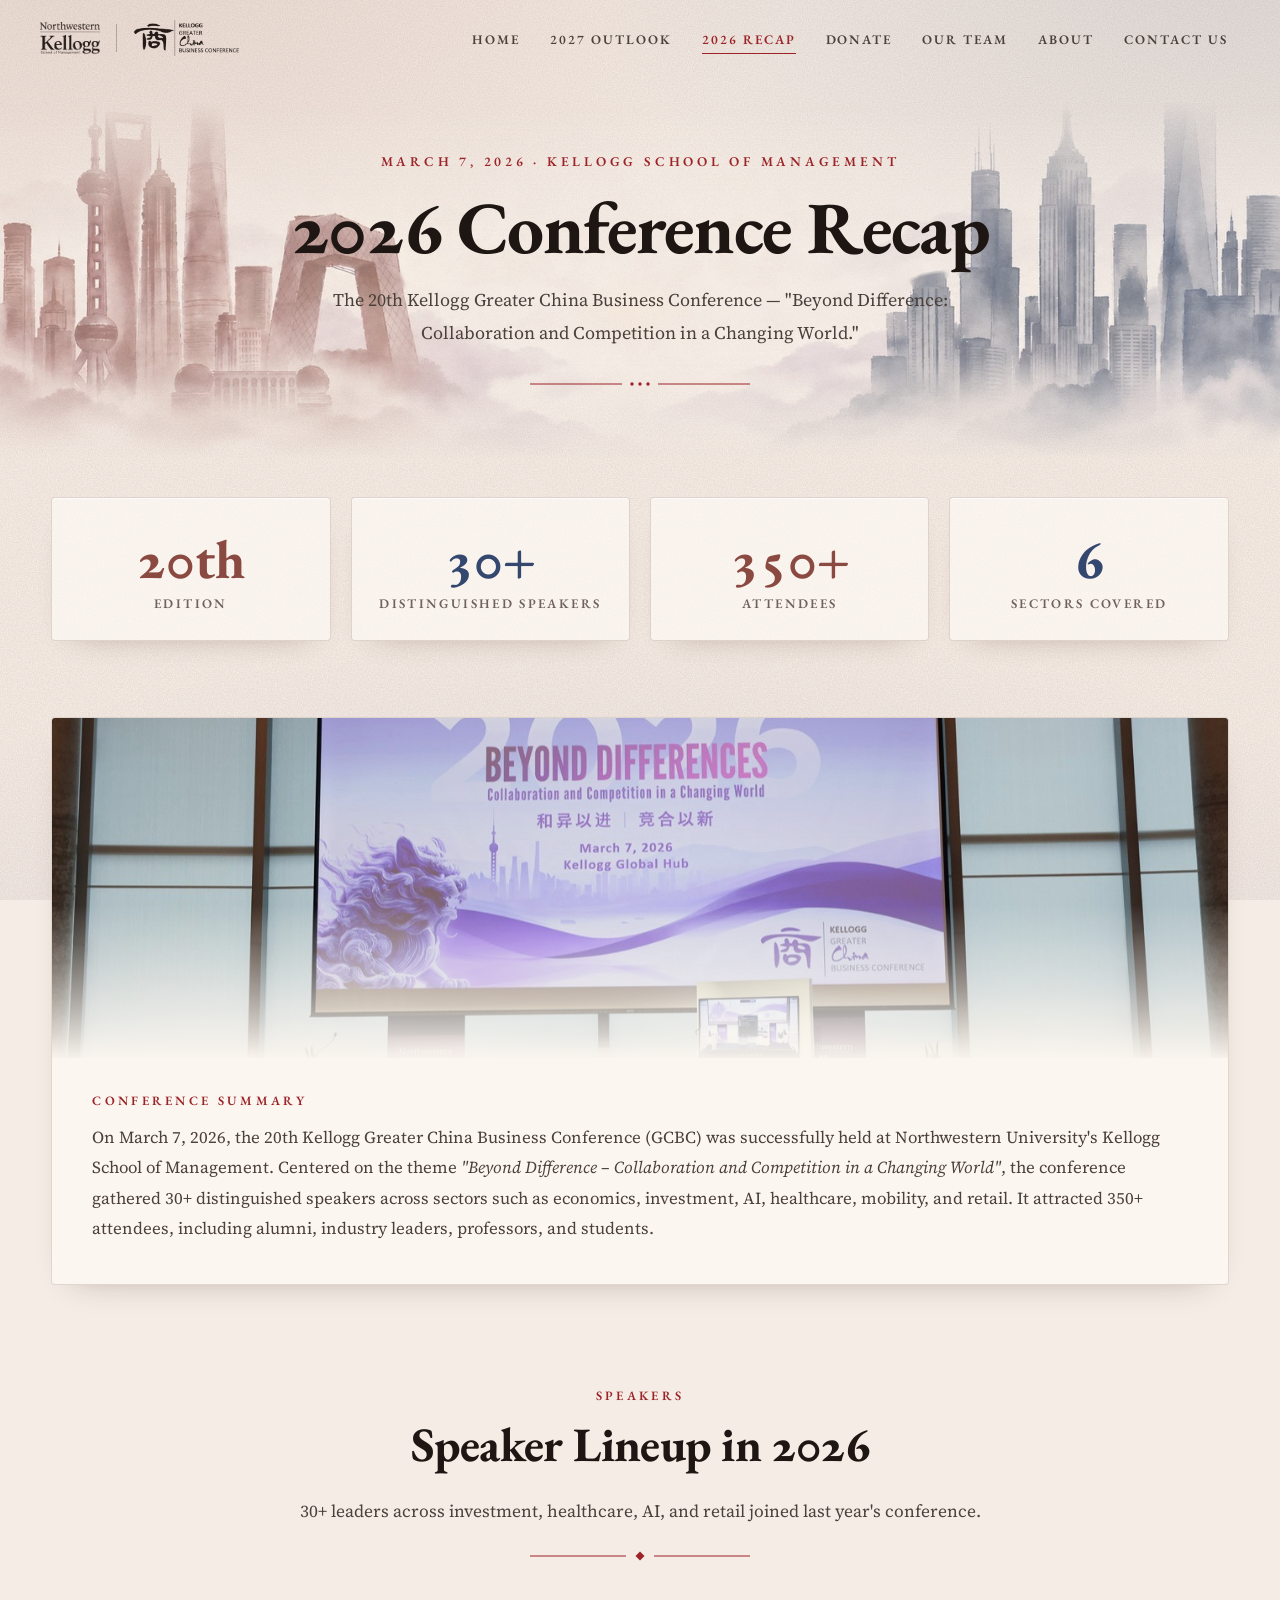
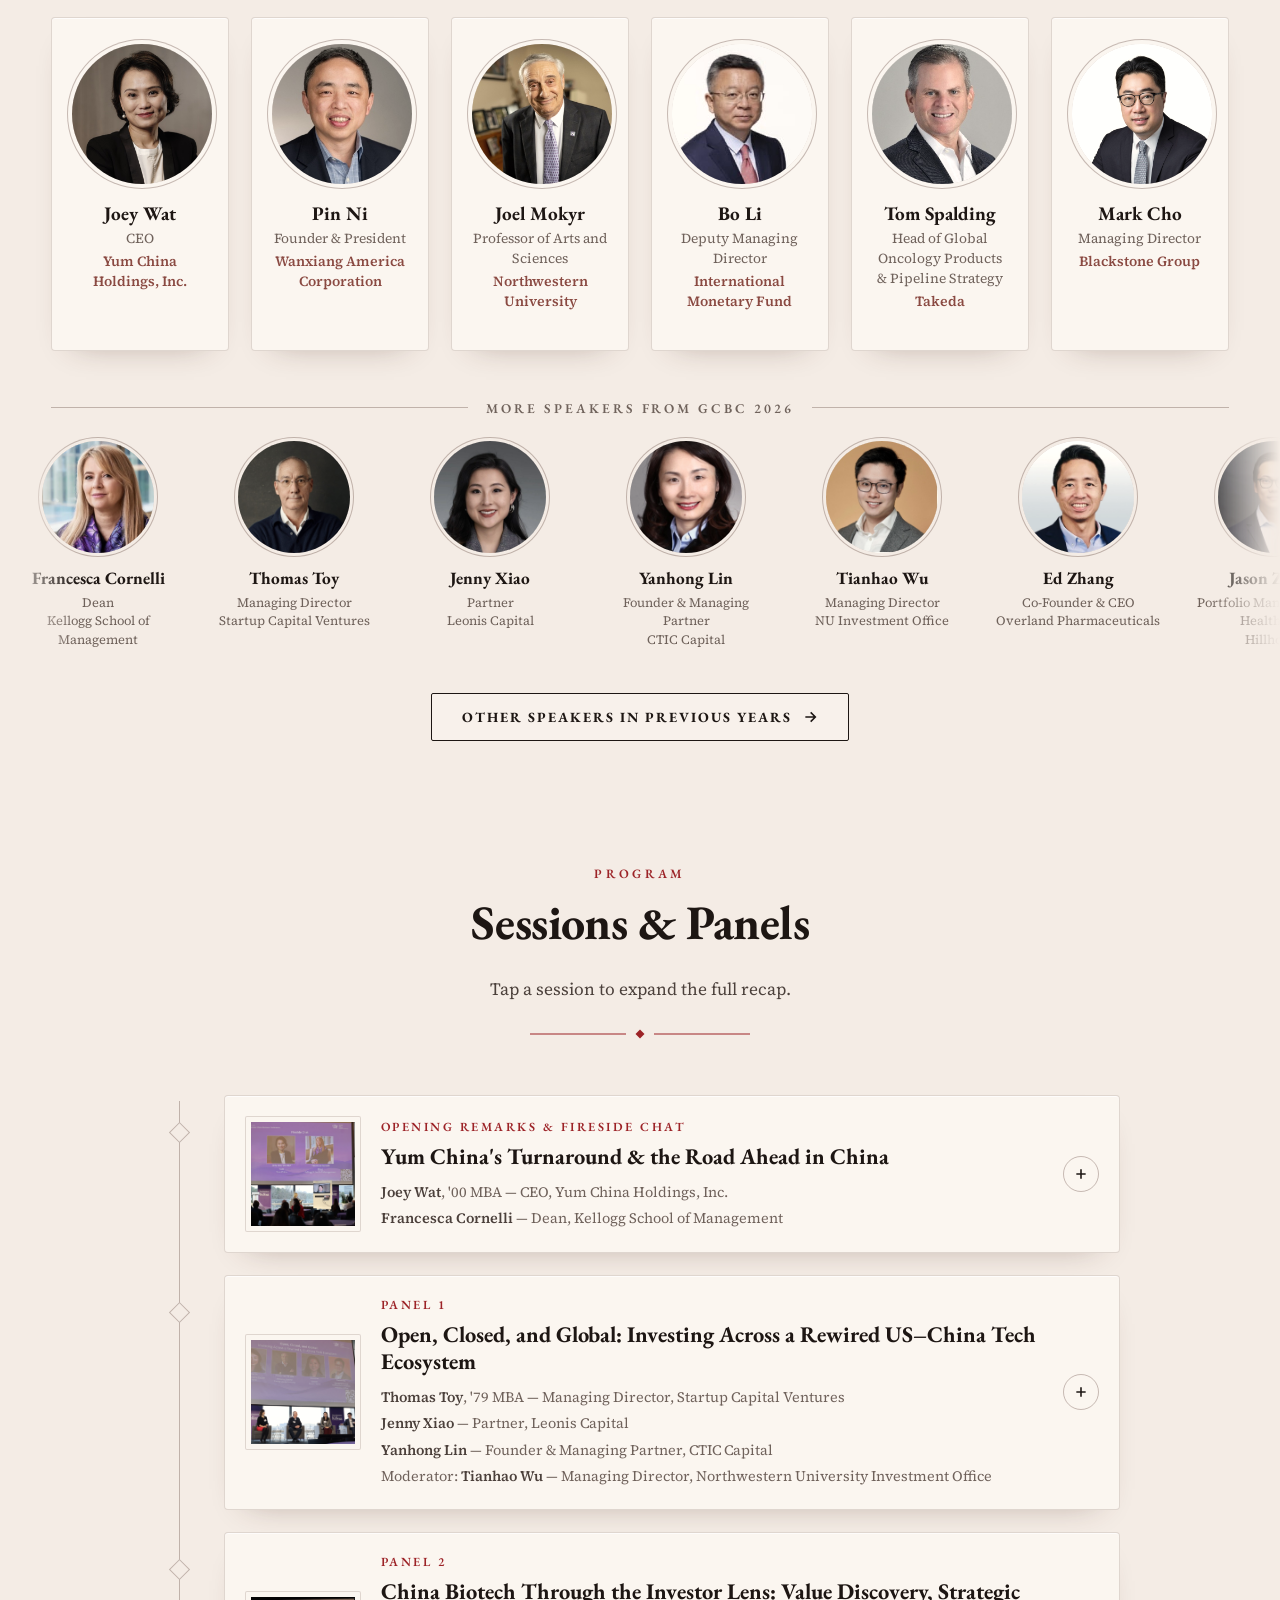
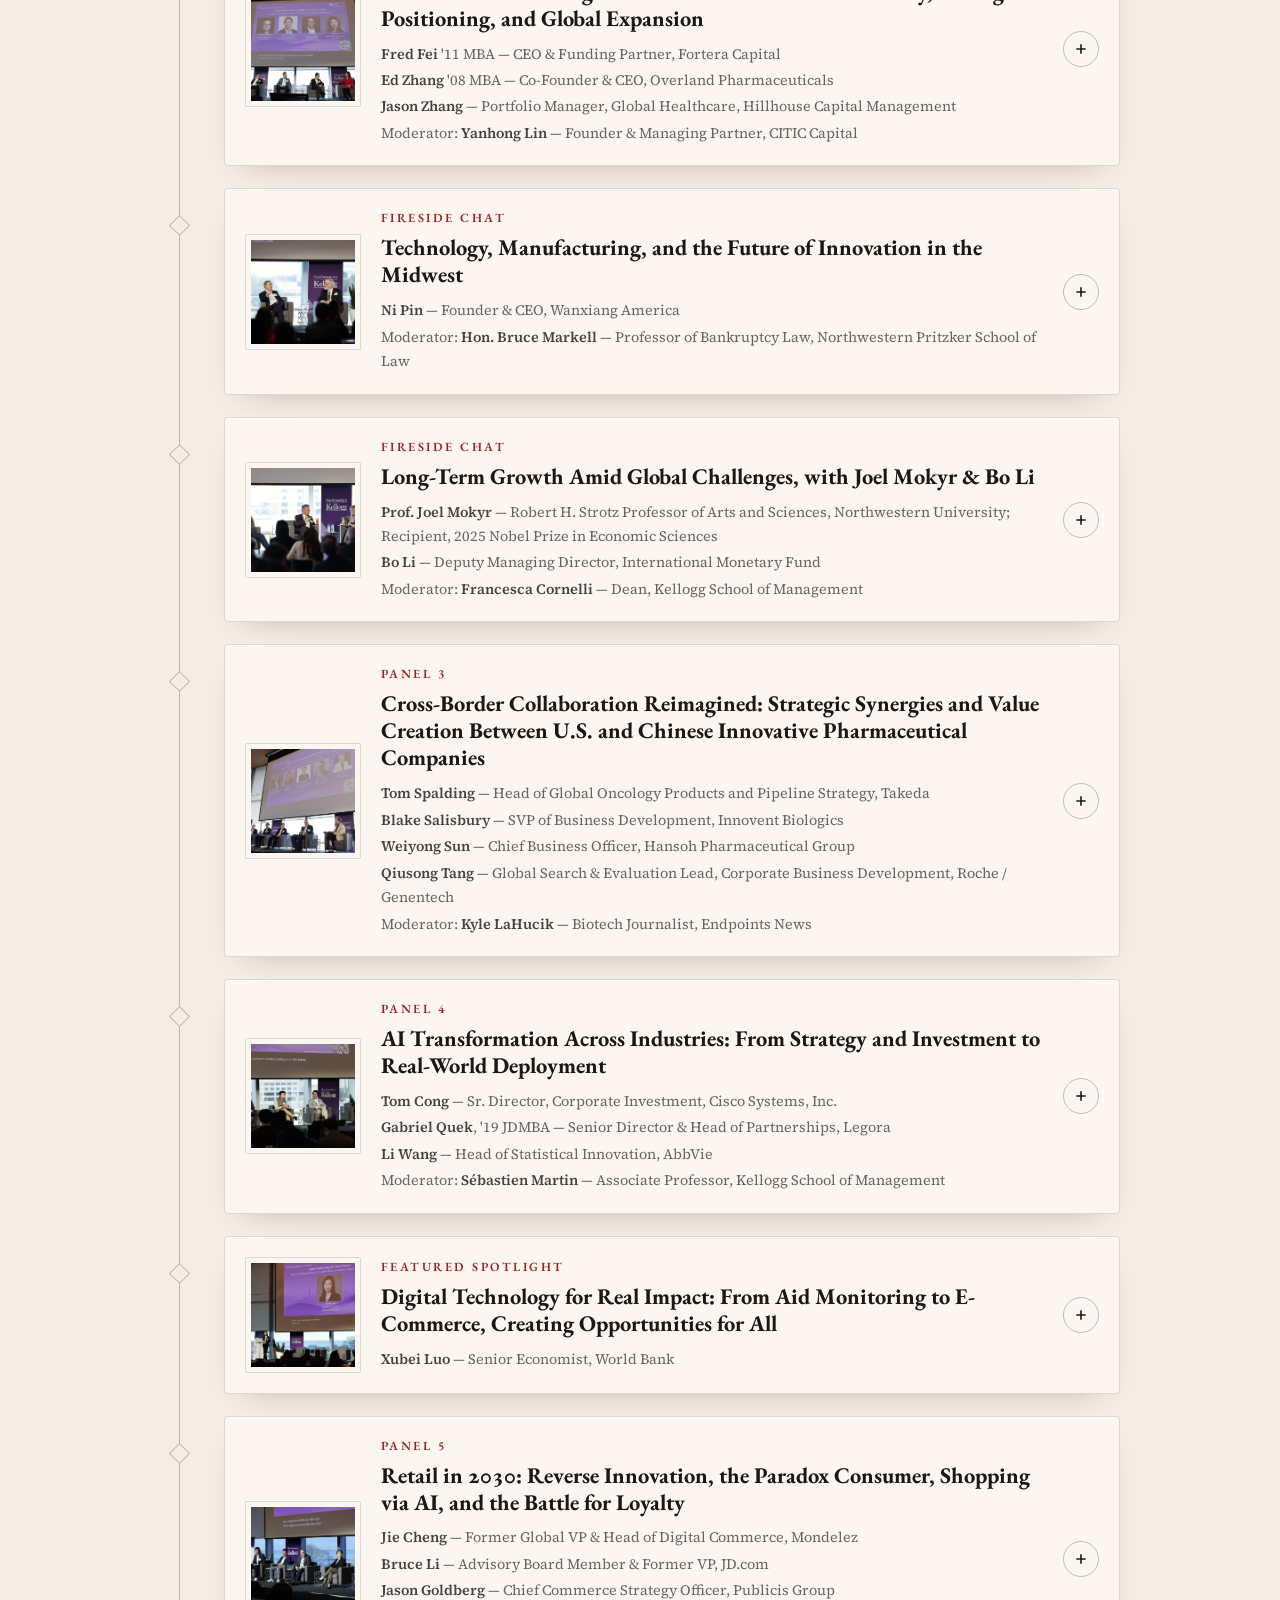
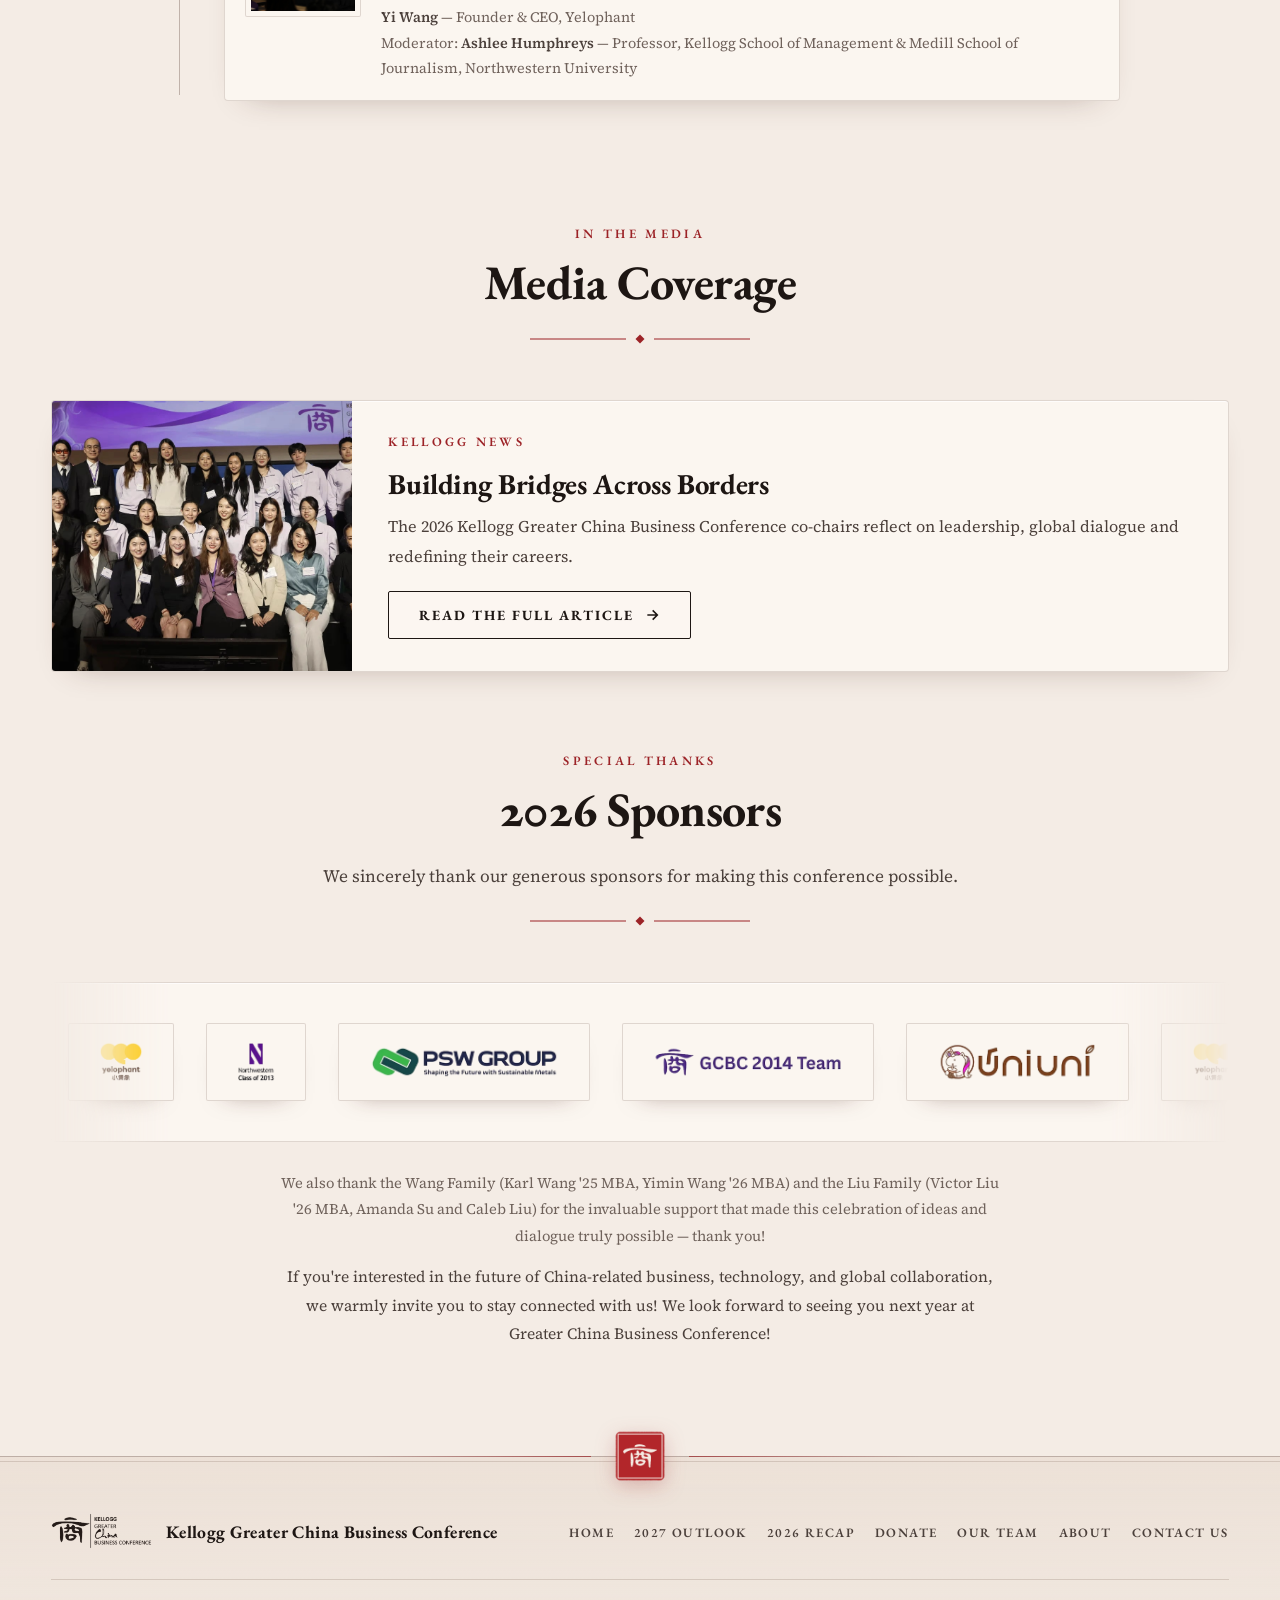
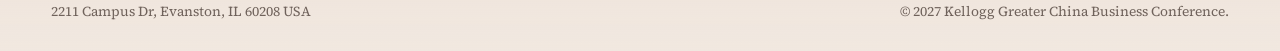
==== 2026-recap.html @ 3455c98d "Initial commit: GCBC ink-wash redesign Restyle the GCBC site from the dark aurora/glass theme into a" ====
<!DOCTYPE html>
<html lang="en">
<head>
<meta charset="UTF-8">
<meta name="viewport" content="width=device-width, initial-scale=1.0">
<title>2026 Recap | Kellogg Greater China Business Conference</title>
<meta name="description" content="Recap of the 20th Kellogg Greater China Business Conference, held March 7, 2026 at Northwestern University's Kellogg School of Management.">
<link rel="icon" href="favicon.ico" sizes="any">
<link rel="icon" type="image/png" sizes="32x32" href="favicon-32.png">
<link rel="icon" type="image/png" sizes="16x16" href="favicon-16.png">
<link rel="icon" type="image/png" sizes="192x192" href="favicon-192.png">
<link rel="apple-touch-icon" href="apple-touch-icon.png">
<link rel="stylesheet" href="css/styles.css?v=1">
</head>
<body>

<div class="paper-bg"></div>
<div class="paper-grain"></div>

<nav class="site-nav">
  <div class="nav-inner">
    <a href="index.html" class="nav-brand">
      <img src="assets/img/logos/kellogg-som-ink.png" alt="Northwestern Kellogg School of Management">
      <span class="divider"></span>
      <img class="gcbc-logo" src="assets/img/logos/gcbc-logo-ink.png" alt="Kellogg Greater China Business Conference">
    </a>
    <ul class="nav-links" id="navLinks">
      <li><a href="index.html">Home</a></li>
      <li><a href="2027-outlook.html">2027 Outlook</a></li>
      <li><a href="2026-recap.html">2026 Recap</a></li>
      <li><a href="donate.html">Donate</a></li>
      <li><a href="our-team.html">Our Team</a></li>
      <li><a href="about-us.html">About</a></li>
      <li><a href="contact-us.html">Contact Us</a></li>
    </ul>
    <button class="nav-toggle" id="navToggle" aria-label="Toggle menu"><span></span><span></span><span></span></button>
  </div>
</nav>

<header class="page-hero">
  <div class="container">
    <div class="page-kicker reveal is-visible">March 7, 2026 &middot; Kellogg School of Management</div>
    <h1 class="page-title reveal is-visible">2026 Conference Recap</h1>
    <p class="page-sub reveal is-visible">The 20th Kellogg Greater China Business Conference — "Beyond Difference: Collaboration and Competition in a Changing World."</p>
  </div>
</header>

<section class="section-tight">
  <div class="container">
    <div class="stats-row" data-stagger>
      <div class="paper-card stat-card reveal-scale">
        <div class="stat-num" data-count="20" data-suffix="th">0</div>
        <div class="stat-label">Edition</div>
      </div>
      <div class="paper-card stat-card reveal-scale">
        <div class="stat-num" data-count="30" data-suffix="+">0</div>
        <div class="stat-label">Distinguished Speakers</div>
      </div>
      <div class="paper-card stat-card reveal-scale">
        <div class="stat-num" data-count="350" data-suffix="+">0</div>
        <div class="stat-label">Attendees</div>
      </div>
      <div class="paper-card stat-card reveal-scale">
        <div class="stat-num" data-count="6">0</div>
        <div class="stat-label">Sectors Covered</div>
      </div>
    </div>
  </div>
</section>

<section class="section-tight">
  <div class="container">
    <div class="paper-card recap-banner reveal" data-lightbox>
      <div class="recap-banner-media"><img src="assets/img/gallery-2026/01-conference.jpg" alt="Kellogg Greater China Business Conference 2026 — full house at Kellogg Global Hub" loading="lazy"></div>
      <div class="recap-banner-body">
        <span class="eyebrow">Conference Summary</span>
        <p style="font-size:1.05rem; color:var(--text-1); margin:0;">On March 7, 2026, the 20th Kellogg Greater China Business Conference (GCBC) was successfully held at Northwestern University's Kellogg School of Management. Centered on the theme <em>"Beyond Difference &ndash; Collaboration and Competition in a Changing World"</em>, the conference gathered 30+ distinguished speakers across sectors such as economics, investment, AI, healthcare, mobility, and retail. It attracted 350+ attendees, including alumni, industry leaders, professors, and students.</p>
      </div>
    </div>
  </div>
</section>

<!-- SPEAKER LINEUP 2026 -->
<section class="section">
  <div class="container">
    <div class="section-head reveal">
      <span class="eyebrow">Speakers</span>
      <h2 class="section-title">Speaker Lineup in 2026</h2>
      <p class="section-sub">30+ leaders across investment, healthcare, AI, and retail joined last year's conference.</p>
    </div>
    <div class="people-grid cols-6 featured-speakers" data-stagger>
      <div class="paper-card person-card reveal-scale">
        <div class="person-photo"><img src="assets/img/speakers-2026/joey-wat.jpg" alt="Joey Wat" loading="lazy"></div>
        <div class="person-name">Joey Wat</div>
        <div class="person-role">CEO</div>
        <div class="person-org">Yum China Holdings, Inc.</div>
      </div>
      <div class="paper-card person-card reveal-scale">
        <div class="person-photo"><img src="assets/img/speakers-2026/pin-ni.jpg" alt="Pin Ni" loading="lazy"></div>
        <div class="person-name">Pin Ni</div>
        <div class="person-role">Founder &amp; President</div>
        <div class="person-org">Wanxiang America Corporation</div>
      </div>
      <div class="paper-card person-card reveal-scale">
        <div class="person-photo"><img src="assets/img/speakers-2026/joel-mokyr.jpg" alt="Joel Mokyr" loading="lazy"></div>
        <div class="person-name">Joel Mokyr</div>
        <div class="person-role">Professor of Arts and Sciences</div>
        <div class="person-org">Northwestern University</div>
      </div>
      <div class="paper-card person-card reveal-scale">
        <div class="person-photo"><img src="assets/img/speakers-2026/bo-li.jpg" alt="Bo Li" loading="lazy"></div>
        <div class="person-name">Bo Li</div>
        <div class="person-role">Deputy Managing Director</div>
        <div class="person-org">International Monetary Fund</div>
      </div>
      <div class="paper-card person-card reveal-scale">
        <div class="person-photo"><img src="assets/img/speakers-2026/tom-spalding.jpg" alt="Tom Spalding" loading="lazy"></div>
        <div class="person-name">Tom Spalding</div>
        <div class="person-role">Head of Global Oncology Products &amp; Pipeline Strategy</div>
        <div class="person-org">Takeda</div>
      </div>
      <div class="paper-card person-card reveal-scale">
        <div class="person-photo"><img src="assets/img/speakers-2026/mark-cho.jpg" alt="Mark Cho" loading="lazy"></div>
        <div class="person-name">Mark Cho</div>
        <div class="person-role">Managing Director</div>
        <div class="person-org">Blackstone Group</div>
      </div>
    </div>
    <div class="speaker-divider reveal"><span>More speakers from GCBC 2026</span></div>
  </div>
  <div class="speaker-marquee">
    <div class="speaker-marquee-track">
      <div class="speaker-card">
        <div class="speaker-photo"><img src="assets/img/speakers-2026/francesca-cornelli.jpg" alt="Francesca Cornelli" loading="lazy"></div>
        <div class="speaker-name">Francesca Cornelli</div>
        <div class="speaker-title">Dean<br>Kellogg School of Management</div>
      </div>
      <div class="speaker-card">
        <div class="speaker-photo"><img src="assets/img/speakers-2026/thomas-toy.jpg" alt="Thomas Toy" loading="lazy"></div>
        <div class="speaker-name">Thomas Toy</div>
        <div class="speaker-title">Managing Director<br>Startup Capital Ventures</div>
      </div>
      <div class="speaker-card">
        <div class="speaker-photo"><img src="assets/img/speakers-2026/jenny-xiao.jpg" alt="Jenny Xiao" loading="lazy"></div>
        <div class="speaker-name">Jenny Xiao</div>
        <div class="speaker-title">Partner<br>Leonis Capital</div>
      </div>
      <div class="speaker-card">
        <div class="speaker-photo"><img src="assets/img/speakers-2026/yanhong-lin.jpg" alt="Yanhong Lin" loading="lazy"></div>
        <div class="speaker-name">Yanhong Lin</div>
        <div class="speaker-title">Founder &amp; Managing Partner<br>CTIC Capital</div>
      </div>
      <div class="speaker-card">
        <div class="speaker-photo"><img src="assets/img/speakers-2026/tianhao-wu.jpg" alt="Tianhao Wu" loading="lazy"></div>
        <div class="speaker-name">Tianhao Wu</div>
        <div class="speaker-title">Managing Director<br>NU Investment Office</div>
      </div>
      <div class="speaker-card">
        <div class="speaker-photo"><img src="assets/img/speakers-2026/ed-zhang.jpg" alt="Ed Zhang" loading="lazy"></div>
        <div class="speaker-name">Ed Zhang</div>
        <div class="speaker-title">Co-Founder &amp; CEO<br>Overland Pharmaceuticals</div>
      </div>
      <div class="speaker-card">
        <div class="speaker-photo"><img src="assets/img/speakers-2026/jason-zhang.jpg" alt="Jason Zhang" loading="lazy"></div>
        <div class="speaker-name">Jason Zhang</div>
        <div class="speaker-title">Portfolio Manager, Global Healthcare<br>Hillhouse</div>
      </div>
      <div class="speaker-card">
        <div class="speaker-photo"><img src="assets/img/speakers-2026/fred-fei.jpg" alt="Fred Fei" loading="lazy"></div>
        <div class="speaker-name">Fred Fei</div>
        <div class="speaker-title">CEO &amp; Funding Partner<br>Fortera Capital</div>
      </div>
      <div class="speaker-card">
        <div class="speaker-photo"><img src="assets/img/speakers-2026/anthony-hsiao.jpg" alt="Anthony Hsiao" loading="lazy"></div>
        <div class="speaker-name">Anthony Hsiao</div>
        <div class="speaker-title">Partner<br>Zhongmei Capital</div>
      </div>
      <div class="speaker-card">
        <div class="speaker-photo"><img src="assets/img/speakers-2026/bruce-markell.jpg" alt="Bruce Markell" loading="lazy"></div>
        <div class="speaker-name">Bruce Markell</div>
        <div class="speaker-title">Professor<br>Pritzker Law School</div>
      </div>
      <div class="speaker-card">
        <div class="speaker-photo"><img src="assets/img/speakers-2026/weiyong-sun.jpg" alt="Weiyong Sun" loading="lazy"></div>
        <div class="speaker-name">Weiyong Sun</div>
        <div class="speaker-title">Chief Business Officer<br>Hansoh Pharma</div>
      </div>
      <div class="speaker-card">
        <div class="speaker-photo"><img src="assets/img/speakers-2026/qiusong-tang.jpg" alt="Qiusong Tang" loading="lazy"></div>
        <div class="speaker-name">Qiusong Tang</div>
        <div class="speaker-title">Global Search &amp; Evaluation Lead<br>Roche / Genentech</div>
      </div>
      <div class="speaker-card">
        <div class="speaker-photo"><img src="assets/img/speakers-2026/blake-salisbury.jpg" alt="Blake Salisbury" loading="lazy"></div>
        <div class="speaker-name">Blake Salisbury</div>
        <div class="speaker-title">SVP of Business Development<br>Innovent Biologics</div>
      </div>
      <div class="speaker-card">
        <div class="speaker-photo"><img src="assets/img/speakers-2026/kyle-lahucik.jpg" alt="Kyle LaHucik" loading="lazy"></div>
        <div class="speaker-name">Kyle LaHucik</div>
        <div class="speaker-title">Biotech Journalist<br>Endpoints News</div>
      </div>
      <div class="speaker-card">
        <div class="speaker-photo"><img src="assets/img/speakers-2026/tom-cong.jpg" alt="Tom Cong" loading="lazy"></div>
        <div class="speaker-name">Tom Cong</div>
        <div class="speaker-title">Sr. Director, Corporate Investment<br>Cisco Systems, Inc.</div>
      </div>
      <div class="speaker-card">
        <div class="speaker-photo"><img src="assets/img/speakers-2026/gabriel-quek.jpg" alt="Gabriel Quek" loading="lazy"></div>
        <div class="speaker-name">Gabriel Quek</div>
        <div class="speaker-title">Senior Director &amp; Head of Partnerships<br>Legora</div>
      </div>
      <div class="speaker-card">
        <div class="speaker-photo"><img src="assets/img/speakers-2026/li-wang.jpg" alt="Li Wang" loading="lazy"></div>
        <div class="speaker-name">Li Wang</div>
        <div class="speaker-title">Head of Statistical Innovation<br>AbbVie</div>
      </div>
      <div class="speaker-card">
        <div class="speaker-photo"><img src="assets/img/speakers-2026/sebastien-martin.jpg" alt="S&eacute;bastien Martin" loading="lazy"></div>
        <div class="speaker-name">S&eacute;bastien Martin</div>
        <div class="speaker-title">Associate Professor<br>Kellogg School of Management</div>
      </div>
      <div class="speaker-card">
        <div class="speaker-photo"><img src="assets/img/speakers-2026/xubei-luo.jpg" alt="Xubei Luo" loading="lazy"></div>
        <div class="speaker-name">Xubei Luo</div>
        <div class="speaker-title">Senior Economist<br>World Bank</div>
      </div>
      <div class="speaker-card">
        <div class="speaker-photo"><img src="assets/img/speakers-2026/bin-li.jpg" alt="Bin Li" loading="lazy"></div>
        <div class="speaker-name">Bin Li</div>
        <div class="speaker-title">Group Advisory Board &amp; Former VP<br>JD.com</div>
      </div>
      <div class="speaker-card">
        <div class="speaker-photo"><img src="assets/img/speakers-2026/jason-goldberg.jpg" alt="Jason Goldberg" loading="lazy"></div>
        <div class="speaker-name">Jason Goldberg</div>
        <div class="speaker-title">Chief Commerce Strategy Officer<br>Publicis Groupe</div>
      </div>
      <div class="speaker-card">
        <div class="speaker-photo"><img src="assets/img/speakers-2026/jie-cheng.jpg" alt="Jie Cheng" loading="lazy"></div>
        <div class="speaker-name">Jie Cheng</div>
        <div class="speaker-title">Former Global VP &amp; Head of Digital Commerce<br>Mondel&#275;z</div>
      </div>
      <div class="speaker-card">
        <div class="speaker-photo"><img src="assets/img/speakers-2026/yi-wang.jpg" alt="Yi Wang" loading="lazy"></div>
        <div class="speaker-name">Yi Wang</div>
        <div class="speaker-title">Founder &amp; CEO<br>Yelophant</div>
      </div>
      <div class="speaker-card">
        <div class="speaker-photo"><img src="assets/img/speakers-2026/ashlee-humphreys.jpg" alt="Ashlee Humphreys" loading="lazy"></div>
        <div class="speaker-name">Ashlee Humphreys</div>
        <div class="speaker-title">Professor<br>Medill School of Journalism</div>
      </div>
      <div class="speaker-card">
        <div class="speaker-photo"><img src="assets/img/speakers-2026/francesca-cornelli.jpg" alt="Francesca Cornelli" loading="lazy"></div>
        <div class="speaker-name">Francesca Cornelli</div>
        <div class="speaker-title">Dean<br>Kellogg School of Management</div>
      </div>
      <div class="speaker-card">
        <div class="speaker-photo"><img src="assets/img/speakers-2026/thomas-toy.jpg" alt="Thomas Toy" loading="lazy"></div>
        <div class="speaker-name">Thomas Toy</div>
        <div class="speaker-title">Managing Director<br>Startup Capital Ventures</div>
      </div>
      <div class="speaker-card">
        <div class="speaker-photo"><img src="assets/img/speakers-2026/jenny-xiao.jpg" alt="Jenny Xiao" loading="lazy"></div>
        <div class="speaker-name">Jenny Xiao</div>
        <div class="speaker-title">Partner<br>Leonis Capital</div>
      </div>
      <div class="speaker-card">
        <div class="speaker-photo"><img src="assets/img/speakers-2026/yanhong-lin.jpg" alt="Yanhong Lin" loading="lazy"></div>
        <div class="speaker-name">Yanhong Lin</div>
        <div class="speaker-title">Founder &amp; Managing Partner<br>CTIC Capital</div>
      </div>
      <div class="speaker-card">
        <div class="speaker-photo"><img src="assets/img/speakers-2026/tianhao-wu.jpg" alt="Tianhao Wu" loading="lazy"></div>
        <div class="speaker-name">Tianhao Wu</div>
        <div class="speaker-title">Managing Director<br>NU Investment Office</div>
      </div>
      <div class="speaker-card">
        <div class="speaker-photo"><img src="assets/img/speakers-2026/ed-zhang.jpg" alt="Ed Zhang" loading="lazy"></div>
        <div class="speaker-name">Ed Zhang</div>
        <div class="speaker-title">Co-Founder &amp; CEO<br>Overland Pharmaceuticals</div>
      </div>
      <div class="speaker-card">
        <div class="speaker-photo"><img src="assets/img/speakers-2026/jason-zhang.jpg" alt="Jason Zhang" loading="lazy"></div>
        <div class="speaker-name">Jason Zhang</div>
        <div class="speaker-title">Portfolio Manager, Global Healthcare<br>Hillhouse</div>
      </div>
      <div class="speaker-card">
        <div class="speaker-photo"><img src="assets/img/speakers-2026/fred-fei.jpg" alt="Fred Fei" loading="lazy"></div>
        <div class="speaker-name">Fred Fei</div>
        <div class="speaker-title">CEO &amp; Funding Partner<br>Fortera Capital</div>
      </div>
      <div class="speaker-card">
        <div class="speaker-photo"><img src="assets/img/speakers-2026/anthony-hsiao.jpg" alt="Anthony Hsiao" loading="lazy"></div>
        <div class="speaker-name">Anthony Hsiao</div>
        <div class="speaker-title">Partner<br>Zhongmei Capital</div>
      </div>
      <div class="speaker-card">
        <div class="speaker-photo"><img src="assets/img/speakers-2026/bruce-markell.jpg" alt="Bruce Markell" loading="lazy"></div>
        <div class="speaker-name">Bruce Markell</div>
        <div class="speaker-title">Professor<br>Pritzker Law School</div>
      </div>
      <div class="speaker-card">
        <div class="speaker-photo"><img src="assets/img/speakers-2026/weiyong-sun.jpg" alt="Weiyong Sun" loading="lazy"></div>
        <div class="speaker-name">Weiyong Sun</div>
        <div class="speaker-title">Chief Business Officer<br>Hansoh Pharma</div>
      </div>
      <div class="speaker-card">
        <div class="speaker-photo"><img src="assets/img/speakers-2026/qiusong-tang.jpg" alt="Qiusong Tang" loading="lazy"></div>
        <div class="speaker-name">Qiusong Tang</div>
        <div class="speaker-title">Global Search &amp; Evaluation Lead<br>Roche / Genentech</div>
      </div>
      <div class="speaker-card">
        <div class="speaker-photo"><img src="assets/img/speakers-2026/blake-salisbury.jpg" alt="Blake Salisbury" loading="lazy"></div>
        <div class="speaker-name">Blake Salisbury</div>
        <div class="speaker-title">SVP of Business Development<br>Innovent Biologics</div>
      </div>
      <div class="speaker-card">
        <div class="speaker-photo"><img src="assets/img/speakers-2026/kyle-lahucik.jpg" alt="Kyle LaHucik" loading="lazy"></div>
        <div class="speaker-name">Kyle LaHucik</div>
        <div class="speaker-title">Biotech Journalist<br>Endpoints News</div>
      </div>
      <div class="speaker-card">
        <div class="speaker-photo"><img src="assets/img/speakers-2026/tom-cong.jpg" alt="Tom Cong" loading="lazy"></div>
        <div class="speaker-name">Tom Cong</div>
        <div class="speaker-title">Sr. Director, Corporate Investment<br>Cisco Systems, Inc.</div>
      </div>
      <div class="speaker-card">
        <div class="speaker-photo"><img src="assets/img/speakers-2026/gabriel-quek.jpg" alt="Gabriel Quek" loading="lazy"></div>
        <div class="speaker-name">Gabriel Quek</div>
        <div class="speaker-title">Senior Director &amp; Head of Partnerships<br>Legora</div>
      </div>
      <div class="speaker-card">
        <div class="speaker-photo"><img src="assets/img/speakers-2026/li-wang.jpg" alt="Li Wang" loading="lazy"></div>
        <div class="speaker-name">Li Wang</div>
        <div class="speaker-title">Head of Statistical Innovation<br>AbbVie</div>
      </div>
      <div class="speaker-card">
        <div class="speaker-photo"><img src="assets/img/speakers-2026/sebastien-martin.jpg" alt="S&eacute;bastien Martin" loading="lazy"></div>
        <div class="speaker-name">S&eacute;bastien Martin</div>
        <div class="speaker-title">Associate Professor<br>Kellogg School of Management</div>
      </div>
      <div class="speaker-card">
        <div class="speaker-photo"><img src="assets/img/speakers-2026/xubei-luo.jpg" alt="Xubei Luo" loading="lazy"></div>
        <div class="speaker-name">Xubei Luo</div>
        <div class="speaker-title">Senior Economist<br>World Bank</div>
      </div>
      <div class="speaker-card">
        <div class="speaker-photo"><img src="assets/img/speakers-2026/bin-li.jpg" alt="Bin Li" loading="lazy"></div>
        <div class="speaker-name">Bin Li</div>
        <div class="speaker-title">Group Advisory Board &amp; Former VP<br>JD.com</div>
      </div>
      <div class="speaker-card">
        <div class="speaker-photo"><img src="assets/img/speakers-2026/jason-goldberg.jpg" alt="Jason Goldberg" loading="lazy"></div>
        <div class="speaker-name">Jason Goldberg</div>
        <div class="speaker-title">Chief Commerce Strategy Officer<br>Publicis Groupe</div>
      </div>
      <div class="speaker-card">
        <div class="speaker-photo"><img src="assets/img/speakers-2026/jie-cheng.jpg" alt="Jie Cheng" loading="lazy"></div>
        <div class="speaker-name">Jie Cheng</div>
        <div class="speaker-title">Former Global VP &amp; Head of Digital Commerce<br>Mondel&#275;z</div>
      </div>
      <div class="speaker-card">
        <div class="speaker-photo"><img src="assets/img/speakers-2026/yi-wang.jpg" alt="Yi Wang" loading="lazy"></div>
        <div class="speaker-name">Yi Wang</div>
        <div class="speaker-title">Founder &amp; CEO<br>Yelophant</div>
      </div>
      <div class="speaker-card">
        <div class="speaker-photo"><img src="assets/img/speakers-2026/ashlee-humphreys.jpg" alt="Ashlee Humphreys" loading="lazy"></div>
        <div class="speaker-name">Ashlee Humphreys</div>
        <div class="speaker-title">Professor<br>Medill School of Journalism</div>
      </div>
    </div>
  </div>
  <div class="container" style="text-align:center; margin-top:8px;">
    <a href="about-us.html" class="btn btn-ghost">Other Speakers in Previous Years
      <svg width="16" height="16" viewBox="0 0 24 24" fill="none" stroke="currentColor" stroke-width="2.4"><path d="M5 12h14M13 5l7 7-7 7"/></svg>
    </a>
  </div>
</section>

<!-- SESSIONS -->
<section class="section">
  <div class="container">
    <div class="section-head reveal">
      <span class="eyebrow">Program</span>
      <h2 class="section-title">Sessions &amp; Panels</h2>
      <p class="section-sub">Tap a session to expand the full recap.</p>
    </div>

    <div class="timeline" data-lightbox>

      <div class="panel-item reveal">
        <div class="panel-dot"></div>
        <div class="paper-card panel-card">
          <div class="panel-head">
            <div class="panel-thumb"><img src="assets/img/gallery-2026/02-fireside-1.jpg" alt="Opening Remarks and Fireside Chat with Joey Wat" loading="lazy"></div>
            <div class="panel-head-text">
              <span class="panel-tag">Opening Remarks &amp; Fireside Chat</span>
              <div class="panel-title">Yum China's Turnaround &amp; the Road Ahead in China</div>
              <div class="panel-speakers">
                <div class="speaker-line"><b>Joey Wat</b>, '00 MBA — CEO, Yum China Holdings, Inc.</div>
                <div class="speaker-line"><b>Francesca Cornelli</b> — Dean, Kellogg School of Management</div>
              </div>
            </div>
            <div class="panel-chevron"><svg viewBox="0 0 24 24" fill="none" stroke="currentColor" stroke-width="2.4"><path d="M12 5v14M5 12h14"/></svg></div>
          </div>
          <div class="panel-body">
            <div class="panel-body-inner">
              <p>Joey Wat described Yum China's transformation after she was brought in as a turnaround leader. Her approach focused on three priorities: assembling a strong internal leadership team, identifying an early breakthrough by reducing store CapEx to improve payback periods, and establishing a simple, clear strategy that could be easily understood across the organization. Looking ahead, Yum China still sees significant growth potential in China, particularly through expansion into lower-tier cities. She noted that Chinese consumers are increasingly confident and rational in their choices, demanding continuous innovation to meet unmet needs. Trends such as solo dining and rising expectations have led the company to pursue front-end product segmentation while consolidating backend operations to control costs. On technology, Yum China applies AI primarily to increase employee productivity and solve operational problems rather than pursuing the most advanced models. Ultimately, Wat emphasized that the most essential leadership capability is "people first," arguing that strong teams matter more than strategy alone.</p>
            </div>
          </div>
        </div>
      </div>

      <div class="panel-item reveal">
        <div class="panel-dot"></div>
        <div class="paper-card panel-card">
          <div class="panel-head">
            <div class="panel-thumb"><img src="assets/img/gallery-2026/03-investment.jpg" alt="Panel 1: Open, Closed, and Global tech investment panel" loading="lazy"></div>
            <div class="panel-head-text">
              <span class="panel-tag">Panel 1</span>
              <div class="panel-title">Open, Closed, and Global: Investing Across a Rewired US&ndash;China Tech Ecosystem</div>
              <div class="panel-speakers">
                <div class="speaker-line"><b>Thomas Toy</b>, '79 MBA — Managing Director, Startup Capital Ventures</div>
                <div class="speaker-line"><b>Jenny Xiao</b> — Partner, Leonis Capital</div>
                <div class="speaker-line"><b>Yanhong Lin</b> — Founder &amp; Managing Partner, CTIC Capital</div>
                <div class="speaker-line">Moderator: <b>Tianhao Wu</b> — Managing Director, Northwestern University Investment Office</div>
              </div>
            </div>
            <div class="panel-chevron"><svg viewBox="0 0 24 24" fill="none" stroke="currentColor" stroke-width="2.4"><path d="M12 5v14M5 12h14"/></svg></div>
          </div>
          <div class="panel-body">
            <div class="panel-body-inner">
              <p>The panel examined the evolving US&ndash;China tech investment landscape amid growing regulatory friction and geopolitical complexity. Panelists traced the arc from the open "coopetition" era of the 1990s to today's more constrained environment, where CFIUS scrutiny, outbound investment restrictions, and nationality-based due diligence are reshaping deal flows. The discussion also unpacked the open vs. closed source AI divide — with Chinese open-source dominance identified as the single greatest long-term threat to US closed-source AI valuations. On talent, the panel was bullish: with roughly 50% of top AI researchers holding Chinese undergraduate degrees, Silicon Valley's access to Chinese talent remains a critical — if increasingly fragile — competitive advantage. Panelists closed with career advice for MBA students, emphasizing disciplined networking, technical fluency, geographic boldness, and the ability to recognize and act on generational opportunities.</p>
            </div>
          </div>
        </div>
      </div>

      <div class="panel-item reveal">
        <div class="panel-dot"></div>
        <div class="paper-card panel-card">
          <div class="panel-head">
            <div class="panel-thumb"><img src="assets/img/gallery-2026/04-healthcare.jpg" alt="Panel 2: China Biotech investor panel" loading="lazy"></div>
            <div class="panel-head-text">
              <span class="panel-tag">Panel 2</span>
              <div class="panel-title">China Biotech Through the Investor Lens: Value Discovery, Strategic Positioning, and Global Expansion</div>
              <div class="panel-speakers">
                <div class="speaker-line"><b>Fred Fei</b> '11 MBA — CEO &amp; Funding Partner, Fortera Capital</div>
                <div class="speaker-line"><b>Ed Zhang</b> '08 MBA — Co-Founder &amp; CEO, Overland Pharmaceuticals</div>
                <div class="speaker-line"><b>Jason Zhang</b> — Portfolio Manager, Global Healthcare, Hillhouse Capital Management</div>
                <div class="speaker-line">Moderator: <b>Yanhong Lin</b> — Founder &amp; Managing Partner, CITIC Capital</div>
              </div>
            </div>
            <div class="panel-chevron"><svg viewBox="0 0 24 24" fill="none" stroke="currentColor" stroke-width="2.4"><path d="M12 5v14M5 12h14"/></svg></div>
          </div>
          <div class="panel-body">
            <div class="panel-body-inner">
              <p>The panel explored the rapid evolution of China's healthcare and biotech ecosystem and its growing role in global life sciences innovation. Over the past decade, structural changes — including regulatory reforms, expanded capital market access, and the return of globally trained scientific talent — have accelerated the development of China's biotech sector. At the same time, a robust ecosystem of contract research organizations, manufacturing infrastructure, and integrated supply chains has enabled innovation to scale more efficiently than ever before.</p>
              <p>Panelists emphasized that China's biopharmaceutical industry is transitioning from an earlier phase focused on "me-too" or incremental innovation toward a more globally competitive model built on advanced modalities, platform technologies, and deeper biological discovery. Lower development costs, faster clinical trial recruitment, and highly efficient R&amp;D infrastructure allow companies to progress promising assets more rapidly while reducing early-stage risk.</p>
              <p>Looking ahead, the discussion highlighted the continued importance of cross-border collaboration in healthcare innovation. While the US remains a leader in foundational scientific discovery, China offers advantages in development efficiency, manufacturing scale, and patient access. Despite geopolitical uncertainty, panelists agreed that the future of global healthcare innovation will likely depend on leveraging the complementary strengths of both ecosystems to accelerate the development and delivery of life-saving therapies worldwide. In closing, the panel offered career advice for students interested in healthcare investing: cultivate genuine curiosity about science and patient impact, build strong cross-disciplinary networks, and develop the ability to combine domain expertise with emerging tools such as AI to identify the next generation of healthcare opportunities.</p>
            </div>
          </div>
        </div>
      </div>

      <div class="panel-item reveal">
        <div class="panel-dot"></div>
        <div class="paper-card panel-card">
          <div class="panel-head">
            <div class="panel-thumb"><img src="assets/img/gallery-2026/05-fireside-2.jpg" alt="Fireside Chat with Ni Pin on technology and manufacturing" loading="lazy"></div>
            <div class="panel-head-text">
              <span class="panel-tag">Fireside Chat</span>
              <div class="panel-title">Technology, Manufacturing, and the Future of Innovation in the Midwest</div>
              <div class="panel-speakers">
                <div class="speaker-line"><b>Ni Pin</b> — Founder &amp; CEO, Wanxiang America</div>
                <div class="speaker-line">Moderator: <b>Hon. Bruce Markell</b> — Professor of Bankruptcy Law, Northwestern Pritzker School of Law</div>
              </div>
            </div>
            <div class="panel-chevron"><svg viewBox="0 0 24 24" fill="none" stroke="currentColor" stroke-width="2.4"><path d="M12 5v14M5 12h14"/></svg></div>
          </div>
          <div class="panel-body">
            <div class="panel-body-inner">
              <p>In this fireside chat, Mr. Ni Pin and Professor Bruce Markell explored the evolving role of the Midwest in global innovation, manufacturing, and U.S.&ndash;China economic engagement. The conversation began with the Midwest's unique position in the American industrial landscape. Mr. Ni explained that Chicago was originally chosen as the base for his company largely because of its proximity to customers across the manufacturing "Rust Belt," allowing the company to stay close to its industrial clients and supply chains. Over time, the region's strong manufacturing ecosystem, talent pool, and infrastructure further reinforced the decision to remain and grow in the Midwest.</p>
              <p>The discussion then turned to emerging technologies, particularly the rapid development of humanoid robotics. Mr. Ni suggested that robotics could become the next major industrial revolution, comparable to the rise of the automotive industry. He argued that the Midwest — with its manufacturing base, logistics networks, and industrial expertise — could become a key hub for the development and production of humanoid robots in the United States. At the same time, he noted that such technological progress also raises profound societal questions, including the future of labor and how institutions should respond to large-scale automation.</p>
              <p>Professor Markell brought a legal and institutional perspective to the conversation, highlighting how technological change often moves faster than policy and regulation. Together, the speakers reflected on how education and professional skills may evolve in an AI-driven world. While knowledge and information are becoming increasingly accessible through technology, they emphasized that human judgment — the ability to question, evaluate, and make decisions — will remain a uniquely valuable capability.</p>
              <p>The conversation also addressed entrepreneurship and the changing nature of innovation. Mr. Ni discussed the rise of "one-person companies," enabled by AI tools and digital infrastructure, where individuals can launch and operate businesses with minimal organizational scale. At the same time, larger institutions can still play a critical role by providing capital, networks, and platforms that allow these smaller innovators to scale their ideas. The session concluded with reflections on trust and collaboration in global business. Both speakers emphasized that trust is essential to successful partnerships, particularly across borders. Transparent communication, a willingness to understand different perspectives, and a win-win mindset can significantly reduce transaction costs and enable more effective cooperation in an increasingly interconnected global economy.</p>
            </div>
          </div>
        </div>
      </div>

      <div class="panel-item reveal">
        <div class="panel-dot"></div>
        <div class="paper-card panel-card">
          <div class="panel-head">
            <div class="panel-thumb"><img src="assets/img/gallery-2026/06-fireside-3.jpg" alt="Fireside Chat with Joel Mokyr and Bo Li" loading="lazy"></div>
            <div class="panel-head-text">
              <span class="panel-tag">Fireside Chat</span>
              <div class="panel-title">Long-Term Growth Amid Global Challenges, with Joel Mokyr &amp; Bo Li</div>
              <div class="panel-speakers">
                <div class="speaker-line"><b>Prof. Joel Mokyr</b> — Robert H. Strotz Professor of Arts and Sciences, Northwestern University; Recipient, 2025 Nobel Prize in Economic Sciences</div>
                <div class="speaker-line"><b>Bo Li</b> — Deputy Managing Director, International Monetary Fund</div>
                <div class="speaker-line">Moderator: <b>Francesca Cornelli</b> — Dean, Kellogg School of Management</div>
              </div>
            </div>
            <div class="panel-chevron"><svg viewBox="0 0 24 24" fill="none" stroke="currentColor" stroke-width="2.4"><path d="M12 5v14M5 12h14"/></svg></div>
          </div>
          <div class="panel-body">
            <div class="panel-body-inner">
              <p>Professor Joel Mokyr and Mr. Bo Li discussed the forces driving long-term economic growth amid today's global challenges. Professor Mokyr argued that sustained progress requires a culture of openness to new ideas, and noted that China's surging research investment is reshaping global technological leadership. Mr. Li highlighted that AI could impact 40&ndash;60% of jobs in the coming decade and framed the IMF's role as a "macroeconomic de-risker" supporting vulnerable nations. Both emphasized that international competition can fuel innovation but must be governed by rules, and that navigating today's uncertainty demands resilience and global cooperation.</p>
            </div>
          </div>
        </div>
      </div>

      <div class="panel-item reveal">
        <div class="panel-dot"></div>
        <div class="paper-card panel-card">
          <div class="panel-head">
            <div class="panel-thumb"><img src="assets/img/gallery-2026/07-healthcare-2.jpg" alt="Panel 3: Cross-border pharmaceutical collaboration panel" loading="lazy"></div>
            <div class="panel-head-text">
              <span class="panel-tag">Panel 3</span>
              <div class="panel-title">Cross-Border Collaboration Reimagined: Strategic Synergies and Value Creation Between U.S. and Chinese Innovative Pharmaceutical Companies</div>
              <div class="panel-speakers">
                <div class="speaker-line"><b>Tom Spalding</b> — Head of Global Oncology Products and Pipeline Strategy, Takeda</div>
                <div class="speaker-line"><b>Blake Salisbury</b> — SVP of Business Development, Innovent Biologics</div>
                <div class="speaker-line"><b>Weiyong Sun</b> — Chief Business Officer, Hansoh Pharmaceutical Group</div>
                <div class="speaker-line"><b>Qiusong Tang</b> — Global Search &amp; Evaluation Lead, Corporate Business Development, Roche / Genentech</div>
                <div class="speaker-line">Moderator: <b>Kyle LaHucik</b> — Biotech Journalist, Endpoints News</div>
              </div>
            </div>
            <div class="panel-chevron"><svg viewBox="0 0 24 24" fill="none" stroke="currentColor" stroke-width="2.4"><path d="M12 5v14M5 12h14"/></svg></div>
          </div>
          <div class="panel-body">
            <div class="panel-body-inner">
              <p>The panel examined the evolving landscape of cross-border pharmaceutical collaboration between U.S. and Chinese innovative companies, with a focus on the strategic rationale, deal structures, and value creation models that are reshaping the global biopharmaceutical industry. Using the landmark $11+ billion Takeda&ndash;Innovent partnership as a central case study, panelists discussed how Chinese biotech companies have matured from early-stage licensors into globally competitive partners. Innovent's ambition to become a global biopharmaceutical player, combined with Takeda's recognition of Innovent's immuno-oncology and ADC assets, illustrated the shift toward deeper, more balanced collaborations.</p>
              <p>The discussion highlighted significant evolution in deal structures across the industry. Traditional licensing models are increasingly being replaced by profit-sharing arrangements, co-development agreements, joint ventures, and NewCo structures, reflecting Chinese biotech's growing confidence and negotiating leverage. China's clinical infrastructure — featuring large patient populations, efficient trial recruitment, and lower development costs — continues to serve as a structural advantage that supports cross-border partnerships. Notably, Hansoh's out-licensed ADC asset received FDA Breakthrough Therapy Designation based on Chinese clinical trial data, demonstrating that data generated in China increasingly meets global regulatory standards. Large pharmaceutical companies are also expanding beyond individual licensing transactions to invest in innovation ecosystems within China, as exemplified by the Roche Accelerator program that incubates early-stage biotech startups.</p>
              <p>Looking ahead, panelists expect cross-border collaboration to continue expanding through multi-asset and platform-level partnerships, hybrid investment models including NewCo creation with global management teams, and growing cross-border talent networks. Professionals who understand both ecosystems are playing an increasingly important bridging role between U.S. and Chinese companies. At the same time, the panel acknowledged key risks and structural challenges: geopolitical uncertainty remains a potential constraint on collaboration and investment flows; traditional licensing economics may limit returns for biotech companies; and rising competition across similar therapeutic targets could compress the value captured by any single asset. Despite these headwinds, the consensus was that the complementary strengths of the two ecosystems will continue to drive meaningful innovation and value creation in global biopharmaceutical development.</p>
            </div>
          </div>
        </div>
      </div>

      <div class="panel-item reveal">
        <div class="panel-dot"></div>
        <div class="paper-card panel-card">
          <div class="panel-head">
            <div class="panel-thumb"><img src="assets/img/gallery-2026/08-ai.jpg" alt="Panel 4: AI transformation across industries panel" loading="lazy"></div>
            <div class="panel-head-text">
              <span class="panel-tag">Panel 4</span>
              <div class="panel-title">AI Transformation Across Industries: From Strategy and Investment to Real-World Deployment</div>
              <div class="panel-speakers">
                <div class="speaker-line"><b>Tom Cong</b> — Sr. Director, Corporate Investment, Cisco Systems, Inc.</div>
                <div class="speaker-line"><b>Gabriel Quek</b>, '19 JDMBA — Senior Director &amp; Head of Partnerships, Legora</div>
                <div class="speaker-line"><b>Li Wang</b> — Head of Statistical Innovation, AbbVie</div>
                <div class="speaker-line">Moderator: <b>S&eacute;bastien Martin</b> — Associate Professor, Kellogg School of Management</div>
              </div>
            </div>
            <div class="panel-chevron"><svg viewBox="0 0 24 24" fill="none" stroke="currentColor" stroke-width="2.4"><path d="M12 5v14M5 12h14"/></svg></div>
          </div>
          <div class="panel-body">
            <div class="panel-body-inner">
              <p>The AI panel explored how enterprises and innovators can navigate the rapid transition of AI from high-level strategy to real-world deployment. The discussion focused on the shift from simple AI assistants to autonomous agentic frameworks, highlighting the need for robust risk management, applications built on top of foundation models, and the increasing value of proprietary data.</p>
              <p>Panelists emphasized that as foundational models become interchangeable and the technical hurdle for execution drops, traditional moats are diminishing. Successful organizations must now focus on building vertical-specific workflows and integrating human-in-the-loop oversight to ensure the absolute accuracy demanded by highly regulated industries like law and pharma. Whether scaling customer support or accelerating clinical trials, understanding that the true ROI of AI lies in elevating work quality rather than mere time efficiency is key to sustainable adoption.</p>
              <p>As the capabilities of AI continue to grow exponentially, the conversation stressed the enduring importance of domain expertise, creativity, and human judgment. Ultimately, the next era of AI transformation will be defined not by the models themselves, but by how effectively human innovators leverage these tools to amplify their own "taste" and solve complex, real-world problems.</p>
            </div>
          </div>
        </div>
      </div>

      <div class="panel-item reveal">
        <div class="panel-dot"></div>
        <div class="paper-card panel-card">
          <div class="panel-head">
            <div class="panel-thumb"><img src="assets/img/gallery-2026/09-spotlight.jpg" alt="Featured Spotlight with Xubei Luo" loading="lazy"></div>
            <div class="panel-head-text">
              <span class="panel-tag">Featured Spotlight</span>
              <div class="panel-title">Digital Technology for Real Impact: From Aid Monitoring to E-Commerce, Creating Opportunities for All</div>
              <div class="panel-speakers"><b>Xubei Luo</b> — Senior Economist, World Bank</div>
            </div>
            <div class="panel-chevron"><svg viewBox="0 0 24 24" fill="none" stroke="currentColor" stroke-width="2.4"><path d="M12 5v14M5 12h14"/></svg></div>
          </div>
          <div class="panel-body">
            <div class="panel-body-inner">
              <p>Dr. Xubei Luo delivered a keynote on how digital technology can drive inclusive economic development. She emphasized that technologies such as AI and e-commerce should be viewed not as innovation for its own sake, but as practical tools to improve resource allocation, economic efficiency, and opportunity creation.</p>
              <p>Dr. Luo first discussed the evolving landscape of global development finance, noting that concessional funding for low-income countries has become increasingly fragmented and complex. She highlighted how AI and machine learning can help analyze aid data more effectively, improving transparency and enabling policymakers to better track where development resources are allocated.</p>
              <p>She then illustrated the real-world impact of digital platforms through the example of rural e-commerce in China, where improved logistics, digital marketplaces, and online marketing have enabled local artisans to reach national markets and create new employment opportunities. Dr. Luo concluded that while AI has the potential to boost productivity and expand opportunity globally, its impact will ultimately depend on thoughtful policy choices that ensure technology supports inclusive growth rather than widening economic gaps.</p>
            </div>
          </div>
        </div>
      </div>

      <div class="panel-item reveal">
        <div class="panel-dot"></div>
        <div class="paper-card panel-card">
          <div class="panel-head">
            <div class="panel-thumb"><img src="assets/img/gallery-2026/10-retail.jpg" alt="Panel 5: Retail in 2030 panel" loading="lazy"></div>
            <div class="panel-head-text">
              <span class="panel-tag">Panel 5</span>
              <div class="panel-title">Retail in 2030: Reverse Innovation, the Paradox Consumer, Shopping via AI, and the Battle for Loyalty</div>
              <div class="panel-speakers">
                <div class="speaker-line"><b>Jie Cheng</b> — Former Global VP &amp; Head of Digital Commerce, Mondelez</div>
                <div class="speaker-line"><b>Bruce Li</b> — Advisory Board Member &amp; Former VP, JD.com</div>
                <div class="speaker-line"><b>Jason Goldberg</b> — Chief Commerce Strategy Officer, Publicis Group</div>
                <div class="speaker-line"><b>Yi Wang</b> — Founder &amp; CEO, Yelophant</div>
                <div class="speaker-line">Moderator: <b>Ashlee Humphreys</b> — Professor, Kellogg School of Management &amp; Medill School of Journalism, Northwestern University</div>
              </div>
            </div>
            <div class="panel-chevron"><svg viewBox="0 0 24 24" fill="none" stroke="currentColor" stroke-width="2.4"><path d="M12 5v14M5 12h14"/></svg></div>
          </div>
          <div class="panel-body">
            <div class="panel-body-inner">
              <p>The retail panel discussed how the retail landscape is undergoing a seismic shift as China's digital-first playbook, pioneered by platforms like TikTok, Temu, and SHEIN, goes global. Panelists highlighted the rise of the "paradox shopper," individuals who demand rock-bottom prices for everyday goods while simultaneously splurging on premium, high-status experiences. A central theme was the disruptive speed of Chinese supply chains; Jason Goldberg noted that SHEIN produces 6,000 new items daily with a two-week lead time, a "factory-to-shelf" model that has utterly outpaced traditional fast fashion.</p>
              <p>The discussion also explored the concept of "System Zero," the outsourcing of mundane shopping decisions to Agentic AI. As AI agents begin to manage replenishment and product comparisons, panelists argued that brand loyalty will hinge on "brand love." For a product to be chosen by a robot, it must be "loved" enough by the human to be specifically named in the AI prompt. Ultimately, the panel concluded that while AI optimizes efficiency, uniquely human skills like storytelling, creativity, and the ability to build trust remain the most valuable assets for future retail leaders.</p>
            </div>
          </div>
        </div>
      </div>

    </div>
  </div>
</section>

<!-- MEDIA COVERAGE -->
<section class="section-tight">
  <div class="container">
    <div class="section-head reveal">
      <span class="eyebrow">In the Media</span>
      <h2 class="section-title">Media Coverage</h2>
    </div>
    <a class="paper-card press-card reveal-scale" href="https://www.kellogg.northwestern.edu/news/blog/2026/04/29/greater-china-business-conference-building-across-borders/" target="_blank" rel="noopener" style="display:flex;">
      <div class="press-card-media"><img src="assets/img/press/kellogg-news-cover.jpg" alt="GCBC 2026 team at the Kellogg Global Hub" loading="lazy"></div>
      <div class="press-card-body">
        <span class="eyebrow">Kellogg News</span>
        <h3 style="font-size:1.8rem; color:var(--text-0); margin:4px 0 12px;">Building Bridges Across Borders</h3>
        <p style="font-size:1.02rem; color:var(--text-1); margin:0 0 20px;">The 2026 Kellogg Greater China Business Conference co-chairs reflect on leadership, global dialogue and redefining their careers.</p>
        <span class="btn btn-ghost" style="pointer-events:none; align-self:flex-start;">Read the Full Article
          <svg width="16" height="16" viewBox="0 0 24 24" fill="none" stroke="currentColor" stroke-width="2.4"><path d="M5 12h14M13 5l7 7-7 7"/></svg>
        </span>
      </div>
    </a>
  </div>
</section>

<!-- SPONSORS -->
<section class="section-tight">
  <div class="container">
    <div class="section-head reveal">
      <span class="eyebrow">Special Thanks</span>
      <h2 class="section-title">2026 Sponsors</h2>
      <p class="section-sub">We sincerely thank our generous sponsors for making this conference possible.</p>
    </div>
    <div class="paper-card logo-marquee reveal-scale">
      <div class="logo-marquee-track">
        <div class="logo-marquee-item"><img src="assets/img/logos/yelophant.png" alt="Yelophant" loading="lazy"></div>
        <div class="logo-marquee-item"><img src="assets/img/logos/northwestern-class-2013.png" alt="Northwestern Class of 2013" loading="lazy"></div>
        <div class="logo-marquee-item"><img src="assets/img/logos/psw-group.png" alt="PSW Group" loading="lazy"></div>
        <div class="logo-marquee-item"><img src="assets/img/logos/gcbc-2014-team.png" alt="GCBC 2014 Team" loading="lazy"></div>
        <div class="logo-marquee-item"><img src="assets/img/logos/uniuni.png" alt="Uni Uni" loading="lazy"></div>
        <div class="logo-marquee-item"><img src="assets/img/logos/yelophant.png" alt="" aria-hidden="true" loading="lazy"></div>
        <div class="logo-marquee-item"><img src="assets/img/logos/northwestern-class-2013.png" alt="" aria-hidden="true" loading="lazy"></div>
        <div class="logo-marquee-item"><img src="assets/img/logos/psw-group.png" alt="" aria-hidden="true" loading="lazy"></div>
        <div class="logo-marquee-item"><img src="assets/img/logos/gcbc-2014-team.png" alt="" aria-hidden="true" loading="lazy"></div>
        <div class="logo-marquee-item"><img src="assets/img/logos/uniuni.png" alt="" aria-hidden="true" loading="lazy"></div>
      </div>
    </div>
    <p class="text-center reveal" style="max-width:720px; margin:28px auto 0; color:var(--text-2); font-size:.92rem;">We also thank the Wang Family (Karl Wang '25 MBA, Yimin Wang '26 MBA) and the Liu Family (Victor Liu '26 MBA, Amanda Su and Caleb Liu) for the invaluable support that made this celebration of ideas and dialogue truly possible — thank you!</p>
    <p class="text-center reveal" style="max-width:720px; margin:14px auto 0; color:var(--text-1); font-size:.98rem;">If you're interested in the future of China-related business, technology, and global collaboration, we warmly invite you to stay connected with us! We look forward to seeing you next year at Greater China Business Conference!</p>
  </div>
</section>

<footer class="site-footer">
  <div class="container">
    <div class="footer-seal"><img src="assets/img/seal.png" alt="" aria-hidden="true" width="54" height="54"></div>
    <div class="footer-top">
      <a href="index.html" class="footer-brand">
        <img src="assets/img/logos/gcbc-logo-ink.png" alt="GCBC">
        <span style="font-weight:700; color:var(--text-0);">Kellogg Greater China Business Conference</span>
      </a>
      <ul class="footer-links">
        <li><a href="index.html">Home</a></li>
        <li><a href="2027-outlook.html">2027 Outlook</a></li>
        <li><a href="2026-recap.html">2026 Recap</a></li>
        <li><a href="donate.html">Donate</a></li>
        <li><a href="our-team.html">Our Team</a></li>
        <li><a href="about-us.html">About</a></li>
        <li><a href="contact-us.html">Contact Us</a></li>
      </ul>
    </div>
    <div class="footer-bottom">
      <span>2211 Campus Dr, Evanston, IL 60208 USA</span>
      <span>&copy; 2027 Kellogg Greater China Business Conference.</span>
    </div>
  </div>
</footer>

<script src="js/main.js?v=1"></script>
</body>
</html>
---- css/styles.css ----
/* ==========================================================================
   GCBC — Ink-Wash Design System
   Rice-paper ground, watercolor skylines, vermilion seal, classical serif type.
   Derived from the "Bridging Two Worlds" key visual (Shanghai rust / Chicago slate).
   ========================================================================== */

@import url('https://fonts.googleapis.com/css2?family=EB+Garamond:ital,wght@0,400;0,500;0,600;0,700;0,800;1,400;1,500&family=Source+Serif+4:opsz,wght@8..60,400;8..60,500;8..60,600;8..60,700&family=Noto+Serif+SC:wght@400;600;700&display=swap');

:root{
  /* paper */
  --paper:#f4ece5;
  --paper-2:#efe4db;
  --paper-3:#e6d8cc;
  --card:rgba(255,251,246,.66);
  --card-solid:#fbf6f0;

  /* ink */
  --ink:#1d1613;
  --ink-2:#4b403b;
  --ink-3:#6f625b;

  /* pigments */
  --crimson:#9c2327;
  --seal:#b2262a;
  --rust:#8a4a42;
  --rust-soft:#c9a39b;
  --slate:#33476f;
  --slate-soft:#8d98b3;
  --mauve:#bfb0bf;

  /* lines */
  --hair:rgba(74,45,36,.16);
  --hair-2:rgba(74,45,36,.30);

  /* legacy aliases (inline styles in pages still read these) */
  --text-0:var(--ink);
  --text-1:var(--ink-2);
  --text-2:var(--ink-3);
  --border:var(--hair);
  --border-strong:var(--hair-2);

  --shadow-card:0 1px 0 rgba(255,255,255,.7) inset, 0 14px 32px -24px rgba(70,38,28,.45);
  --shadow-lift:0 1px 0 rgba(255,255,255,.7) inset, 0 22px 40px -24px rgba(70,38,28,.5);

  --radius-lg:4px;
  --radius-md:3px;
  --radius-sm:2px;

  --font-display:'EB Garamond','Noto Serif SC','Songti SC',Georgia,serif;
  --font-body:'Source Serif 4','Noto Serif SC','Songti SC',Georgia,serif;
  --font-cn:'Noto Serif SC','Songti SC','STSong',serif;

  --ease:cubic-bezier(.22,.9,.3,1);
  --nav-h:76px;

  --orn-line:url("data:image/svg+xml,%3Csvg xmlns='http://www.w3.org/2000/svg' viewBox='0 0 220 10'%3E%3Cpath d='M0 5H96M124 5H220' stroke='%239c2327' stroke-width='1'/%3E%3Cpath d='M110 .5 114.5 5 110 9.5 105.5 5Z' fill='%239c2327'/%3E%3C/svg%3E");
  --orn-dots:url("data:image/svg+xml,%3Csvg xmlns='http://www.w3.org/2000/svg' viewBox='0 0 220 10'%3E%3Cpath d='M0 5H92M128 5H220' stroke='%239c2327' stroke-width='1'/%3E%3Ccircle cx='102' cy='5' r='1.7' fill='%239c2327'/%3E%3Ccircle cx='110' cy='5' r='1.7' fill='%239c2327'/%3E%3Ccircle cx='118' cy='5' r='1.7' fill='%239c2327'/%3E%3C/svg%3E");
}

*,*::before,*::after{ box-sizing:border-box; }
html{ scroll-behavior:smooth; overflow-x:hidden; }
[id]{ scroll-margin-top:calc(var(--nav-h) + 24px); }
body{
  margin:0;
  font-family:var(--font-body);
  font-size:1rem;
  background:var(--paper);
  color:var(--ink);
  position:relative;
  opacity:0;
  animation:pageIn .6s var(--ease) forwards;
  -webkit-font-smoothing:antialiased;
}
@keyframes pageIn{ to{ opacity:1; } }
@keyframes pageOut{ to{ opacity:0; } }
body.page-out{ animation:pageOut .32s var(--ease) forwards; pointer-events:none; }

h1,h2,h3,h4{
  font-family:var(--font-display);
  font-variant-numeric:oldstyle-nums;
  font-weight:700;
  line-height:1.12;
  margin:0 0 .5em;
  letter-spacing:-0.012em;
  color:var(--ink);
}
p{ margin:0 0 1em; color:var(--ink-2); line-height:1.8; }
em{ font-style:italic; }
a{ color:inherit; text-decoration:none; }
img{ max-width:100%; display:block; }
ul{ margin:0; padding:0; list-style:none; }
button{ font-family:inherit; }

::selection{ background:var(--crimson); color:var(--paper); }

::-webkit-scrollbar{ width:10px; height:10px; }
::-webkit-scrollbar-track{ background:var(--paper-2); }
::-webkit-scrollbar-thumb{ background:var(--rust-soft); border-radius:10px; border:2px solid var(--paper-2); }
::-webkit-scrollbar-thumb:hover{ background:var(--rust); }

.container{ width:min(1180px, 92%); margin-inline:auto; }

/* ------------------------------------------------------------ paper ground -- */
.paper-bg{
  position:fixed; inset:0; z-index:0; pointer-events:none; overflow:hidden;
  background:
    radial-gradient(1200px 720px at 6% -12%, rgba(154,90,82,.15), transparent 62%),
    radial-gradient(1100px 720px at 98% -10%, rgba(51,71,111,.13), transparent 62%),
    radial-gradient(1500px 620px at 50% 116%, rgba(191,176,191,.32), transparent 66%),
    var(--paper);
}
.paper-grain{
  position:fixed; inset:0; z-index:0; pointer-events:none; opacity:.5; mix-blend-mode:multiply;
  background-image:url("data:image/svg+xml,%3Csvg xmlns='http://www.w3.org/2000/svg' width='260' height='260'%3E%3Cfilter id='n'%3E%3CfeTurbulence type='fractalNoise' baseFrequency='.8' numOctaves='3' seed='4' stitchTiles='stitch'/%3E%3CfeColorMatrix values='0 0 0 0 .42  0 0 0 0 .27  0 0 0 0 .2  0 0 0 .5 -.12'/%3E%3C/filter%3E%3Crect width='100%25' height='100%25' filter='url(%23n)'/%3E%3C/svg%3E");
}

.scroll-progress{
  position:fixed; top:0; left:0; height:2px; width:0%; z-index:2000;
  background:var(--crimson);
  transition:width .08s linear;
}

/* ---------------------------------------------------------------- ornaments -- */
.orn{ display:block; width:min(100%,240px); height:10px; margin:0 auto; background:var(--orn-line) center/100% 100% no-repeat; }
.orn-dots{ display:block; width:min(100%,240px); height:10px; margin:0 auto; background:var(--orn-dots) center/100% 100% no-repeat; }

/* ================================================================= NAV === */
.site-nav{
  position:fixed; top:0; left:0; right:0; z-index:1000;
  height:var(--nav-h);
  display:flex; align-items:center;
  background:transparent;
  border-bottom:1px solid transparent;
  transition:background .3s var(--ease), height .3s var(--ease), border-color .3s var(--ease), box-shadow .3s var(--ease);
}
.site-nav.scrolled{
  height:64px; background:rgba(244,236,229,.9);
  backdrop-filter:blur(14px) saturate(120%); -webkit-backdrop-filter:blur(14px) saturate(120%);
  border-color:var(--hair);
  box-shadow:0 10px 30px -26px rgba(70,38,28,.6);
}
.nav-inner{ width:min(1280px,94%); margin-inline:auto; display:flex; align-items:center; justify-content:space-between; gap:24px; }
.nav-brand{ display:flex; align-items:center; gap:16px; padding:6px 2px; transition:opacity .3s var(--ease); }
.nav-brand:hover{ opacity:.72; }
.nav-brand img{ height:32px; width:auto; }
.nav-brand .divider{ width:1px; height:28px; background:var(--hair-2); }
.nav-brand .gcbc-logo{ height:38px; }

.nav-links{ display:flex; align-items:center; gap:2px; }
.nav-links a{
  position:relative; padding:10px 14px; font-family:var(--font-display); font-size:.82rem; font-weight:600;
  letter-spacing:.15em; text-transform:uppercase; color:var(--ink-2); transition:color .25s var(--ease);
}
.nav-links a::after{
  content:''; position:absolute; left:14px; right:14px; bottom:4px; height:1px; background:var(--crimson);
  transform:scaleX(0); transform-origin:center; transition:transform .35s var(--ease);
}
.nav-links a:hover{ color:var(--crimson); }
.nav-links a:hover::after, .nav-links a.active::after{ transform:scaleX(1); }
.nav-links a.active{ color:var(--crimson); }

.nav-toggle{
  display:none; width:42px; height:42px; border-radius:2px; border:1px solid var(--hair-2);
  background:var(--card-solid); cursor:pointer; position:relative; z-index:1100;
}
.nav-toggle span{ position:absolute; left:10px; right:10px; height:1.5px; background:var(--ink); transition:transform .3s var(--ease), opacity .3s var(--ease); }
.nav-toggle span:nth-child(1){ top:14px; }
.nav-toggle span:nth-child(2){ top:20px; }
.nav-toggle span:nth-child(3){ top:26px; }
.nav-toggle.open span:nth-child(1){ transform:translateY(6px) rotate(45deg); }
.nav-toggle.open span:nth-child(2){ opacity:0; }
.nav-toggle.open span:nth-child(3){ transform:translateY(-6px) rotate(-45deg); }

/* ============================================================== BUTTONS === */
.btn{
  position:relative; display:inline-flex; align-items:center; gap:10px;
  padding:14px 30px; font-family:var(--font-display); font-weight:700; font-size:.88rem; letter-spacing:.14em; text-transform:uppercase;
  border-radius:2px; border:1px solid transparent; cursor:pointer;
  transition:background .3s var(--ease), color .3s var(--ease), border-color .3s var(--ease), transform .3s var(--ease), box-shadow .3s var(--ease);
}
.btn svg{ transition:transform .3s var(--ease); }
.btn:hover svg{ transform:translateX(3px); }
.btn-primary{
  background:var(--crimson); color:#fbf3ea; border-color:var(--crimson);
  box-shadow:0 12px 24px -16px rgba(156,35,39,.75);
}
.btn-primary:hover{ background:var(--ink); border-color:var(--ink); transform:translateY(-2px); box-shadow:0 16px 28px -16px rgba(29,22,19,.7); }
.btn-ghost{ background:rgba(251,246,240,.55); color:var(--ink); border-color:var(--ink); }
.btn-ghost:hover{ background:var(--ink); color:var(--paper); transform:translateY(-2px); }
.btn:disabled{ opacity:.6; cursor:progress; }

/* =============================================================== HERO ==== */
.hero{ position:relative; z-index:1; overflow:hidden; --art-shift:max(0px, calc((1280px - 100vw) * .28)); }
.hero-stage{
  position:relative; display:flex; flex-direction:column; align-items:center;
  min-height:max(calc(56vw + var(--art-shift)), 100svh);
}
.hero-media{ position:absolute; top:var(--art-shift); left:0; width:100%; z-index:0; pointer-events:none; }
.hero-media img{
  width:100%; height:auto;
  -webkit-mask-image:linear-gradient(180deg, transparent 0, #000 9%, #000 80%, transparent 100%);
  mask-image:linear-gradient(180deg, transparent 0, #000 9%, #000 80%, transparent 100%);
}
.hero-top{
  position:relative; z-index:2; width:min(52vw, 860px); text-align:center;
  padding-top:calc(var(--nav-h) + clamp(8px, 1.8vw, 30px)); min-height:calc(29vw + var(--art-shift));
}
.hero-top .orn{ margin-bottom:clamp(10px,1.3vw,18px); animation:fadeUp .8s var(--ease) both; }
.hero-eyebrow{
  display:inline-flex; align-items:center; gap:12px; margin-bottom:clamp(8px,1.1vw,16px);
  font-family:var(--font-display); font-size:clamp(.7rem,.95vw,.84rem); font-weight:600; letter-spacing:.2em; text-transform:uppercase; color:var(--rust);
  animation:fadeUp .8s var(--ease) both; animation-delay:.05s;
}
.hero-eyebrow .dot{ width:6px; height:6px; background:var(--crimson); transform:rotate(45deg); flex:none; }
.hero-title{
  font-size:clamp(1.9rem, 3.7vw, 4rem); font-weight:700; letter-spacing:-0.02em; line-height:1.06;
  margin-bottom:clamp(8px,1vw,14px); color:var(--ink);
  animation:fadeUp .8s var(--ease) both; animation-delay:.12s;
}
.hero-title .num{ color:var(--crimson); }
.hero-cn{
  font-family:var(--font-cn); font-weight:600; font-size:clamp(.95rem,1.45vw,1.3rem); letter-spacing:.16em;
  color:var(--ink); margin:0 0 clamp(10px,1.2vw,16px);
  animation:fadeUp .8s var(--ease) both; animation-delay:.18s;
}
.hero-top .orn-dots{ animation:fadeUp .8s var(--ease) both; animation-delay:.22s; }
@keyframes fadeUp{ from{ opacity:0; transform:translateY(22px);} to{ opacity:1; transform:translateY(0);} }

.hero-lower{
  position:relative; z-index:2; width:min(760px,92%); text-align:center;
  padding:clamp(8px,1vw,16px) 0 clamp(64px,9vw,140px);
}

.hero-date{
  display:inline-flex; align-items:center; gap:12px; margin-bottom:clamp(14px,1.6vw,22px);
  animation:fadeUp .8s var(--ease) both; animation-delay:.16s;
}
.hero-date svg{ width:clamp(20px,2vw,26px); height:clamp(20px,2vw,26px); color:var(--crimson); flex:none; }
.hero-date span{
  font-family:var(--font-display); font-variant-numeric:oldstyle-nums; font-weight:700; letter-spacing:-0.005em;
  font-size:clamp(1.6rem,2.9vw,2.5rem); line-height:1; color:var(--ink);
}

/* --------------------------------------------------------- flip countdown --- */
.countdown{
  display:flex; align-items:flex-start; justify-content:center; gap:10px; flex-wrap:wrap;
  margin-bottom:clamp(16px,1.8vw,24px); perspective:600px;
  animation:fadeUp .8s var(--ease) both; animation-delay:.2s;
}
.countdown.is-done{ display:block; }
.countdown-message{ font-family:var(--font-display); font-size:clamp(1.3rem,2.4vw,1.8rem); font-weight:700; color:var(--crimson); }
.countdown-group{ display:flex; flex-direction:column; align-items:center; gap:10px; }
.countdown-digits{ display:flex; gap:4px; }
.countdown-colon{
  align-self:center; margin-top:-22px; font-family:var(--font-display); font-size:clamp(1.4rem,3vw,2rem); font-weight:700; color:var(--rust-soft);
}
.flip-card{
  position:relative; width:clamp(34px,4.2vw,50px); height:clamp(46px,5.8vw,68px);
  border-radius:3px; background:linear-gradient(180deg, #fcf8f3 0%, #f2e8de 100%);
  border:1px solid var(--hair-2);
  box-shadow:0 12px 22px -16px rgba(70,38,28,.6), 0 1px 0 rgba(255,255,255,.8) inset;
  display:flex; align-items:center; justify-content:center; overflow:hidden;
  transform-style:preserve-3d;
}
.flip-card::after{ content:''; position:absolute; left:0; right:0; top:50%; height:1px; background:var(--hair-2); z-index:2; }
.flip-card span{
  font-family:var(--font-display); font-variant-numeric:lining-nums tabular-nums; font-weight:700;
  font-size:clamp(1.3rem,3.2vw,2.1rem); color:var(--ink); line-height:1;
}
.flip-card.flipping{ animation:flipCard .5s ease; }
@keyframes flipCard{
  0%{ transform:rotateX(0deg); }
  49%{ transform:rotateX(-90deg); }
  50%{ transform:rotateX(90deg); }
  100%{ transform:rotateX(0deg); }
}
.countdown-label{ font-family:var(--font-display); font-size:.7rem; font-weight:600; letter-spacing:.2em; text-transform:uppercase; color:var(--ink-3); }

.hero-meta{
  display:flex; flex-wrap:wrap; justify-content:center; gap:14px; margin-bottom:clamp(16px,1.8vw,26px);
  animation:fadeUp .8s var(--ease) both; animation-delay:.28s;
}
.hero-meta .pill{
  display:inline-flex; align-items:center; gap:8px; padding:9px 18px; border-radius:2px;
  background:rgba(251,246,240,.78); backdrop-filter:blur(6px); -webkit-backdrop-filter:blur(6px);
  border:1px solid var(--hair-2); font-size:.88rem; color:var(--ink-2);
}
.hero-meta .pill svg{ width:15px; height:15px; flex:none; color:var(--crimson); }
.hero-meta .pill-link{ cursor:pointer; transition:border-color .3s var(--ease), background .3s var(--ease), color .3s var(--ease); }
.hero-meta .pill-link:hover{ border-color:var(--crimson); background:#fff9f3; color:var(--ink); }
.pill-link-icon{ width:12px!important; height:12px!important; opacity:.6; transition:opacity .3s var(--ease), transform .3s var(--ease); }
.hero-meta .pill-link:hover .pill-link-icon{ opacity:1; transform:translate(1px,-1px); }

.hero-desc{ color:var(--ink-2); font-size:1.05rem; max-width:680px; margin:0 auto 34px; }
.hero-cta{ display:flex; justify-content:center; gap:16px; flex-wrap:wrap; animation:fadeUp .8s var(--ease) both; animation-delay:.4s; }

.scroll-cue{
  position:absolute; left:50%; bottom:22px; transform:translateX(-50%); z-index:2;
  display:flex; flex-direction:column; align-items:center; gap:6px; color:var(--ink-3);
  font-family:var(--font-display); font-size:.7rem; font-weight:600; letter-spacing:.26em;
}
.scroll-chevrons{ display:flex; flex-direction:column; align-items:center; height:20px; color:var(--crimson); }
.scroll-chevrons svg{ width:16px; height:16px; margin-top:-7px; opacity:0; animation:chevronFlow 1.8s ease-in-out infinite; }
.scroll-chevrons svg:last-child{ animation-delay:.3s; }
@keyframes chevronFlow{
  0%{ opacity:0; transform:translateY(-6px); }
  40%{ opacity:1; transform:translateY(0); }
  80%{ opacity:0; transform:translateY(6px); }
  100%{ opacity:0; transform:translateY(6px); }
}

/* ============================================================= SECTION === */
.section{ position:relative; z-index:1; padding:60px 0; }
.section-tight{ position:relative; z-index:1; padding:38px 0; }
.section-head{ text-align:center; max-width:760px; margin:0 auto 56px; }
.section-head::after{ content:''; display:block; width:220px; max-width:60%; height:10px; margin:24px auto 0; background:var(--orn-line) center/100% 100% no-repeat; }
.eyebrow{
  display:inline-block; font-family:var(--font-display); font-size:.8rem; font-weight:600; letter-spacing:.26em; text-transform:uppercase;
  color:var(--crimson); margin-bottom:14px;
}
.section-title{ font-size:clamp(2rem,3.9vw,3rem); font-weight:700; color:var(--ink); }
.section-sub{ color:var(--ink-2); font-size:1.08rem; margin-bottom:0; }

/* -------------------------------------------------------------- reveal --- */
.reveal{ opacity:0; transform:translateY(26px); transition:opacity .9s var(--ease), transform .9s var(--ease); }
.reveal.is-visible{ opacity:1; transform:translateY(0); }
.reveal-scale{ opacity:0; transform:translateY(18px) scale(.975); transition:opacity .8s var(--ease), transform .8s var(--ease); }
.reveal-scale.is-visible{ opacity:1; transform:none; }

/* ================================================================ CARDS == */
.paper-card{
  position:relative; border-radius:var(--radius-lg); background:var(--card);
  border:1px solid var(--hair); box-shadow:var(--shadow-card);
  overflow:hidden; transition:transform .45s var(--ease), border-color .45s var(--ease), box-shadow .45s var(--ease), background .45s var(--ease);
}
.paper-card::before{
  content:''; position:absolute; left:0; top:0; width:100%; height:2px; background:var(--crimson);
  transform:scaleX(0); transform-origin:left; transition:transform .5s var(--ease);
}
.paper-card:hover{ border-color:var(--hair-2); box-shadow:var(--shadow-lift); background:rgba(255,252,248,.88); transform:translateY(-3px); }
.paper-card:hover::before{ transform:scaleX(1); }

/* ============================================================ GALLERY === */
.gallery-grid{ display:grid; grid-template-columns:repeat(4,1fr); gap:20px; }
.gallery-item{
  position:relative; overflow:hidden; aspect-ratio:4/3; cursor:pointer; padding:7px;
  background:var(--card-solid); border:1px solid var(--hair); border-radius:2px; box-shadow:var(--shadow-card);
  transition:transform .45s var(--ease), box-shadow .45s var(--ease);
}
.gallery-item:hover{ transform:translateY(-3px) rotate(-.4deg); box-shadow:var(--shadow-lift); }
.gallery-item img{ width:100%; height:100%; object-fit:cover; border-radius:1px; transition:transform .7s var(--ease), filter .5s var(--ease); filter:sepia(.1) saturate(.95); }
.gallery-item:hover img{ transform:scale(1.05); filter:none; }
.gallery-item .gi-overlay{
  position:absolute; inset:7px; display:flex; align-items:flex-end; padding:14px;
  background:linear-gradient(0deg, rgba(29,22,19,.72) 0%, transparent 55%);
  opacity:0; transition:opacity .4s var(--ease);
}
.gallery-item:hover .gi-overlay{ opacity:1; }
.gallery-item .gi-overlay span{ font-family:var(--font-display); font-size:.82rem; font-weight:600; letter-spacing:.18em; text-transform:uppercase; color:#fbf3ea; }
.gallery-item .gi-icon{
  position:absolute; top:16px; right:16px; width:34px; height:34px; border-radius:50%;
  background:rgba(251,246,240,.92); display:flex; align-items:center; justify-content:center;
  opacity:0; transform:scale(.7); transition:opacity .35s var(--ease), transform .35s var(--ease);
}
.gallery-item:hover .gi-icon{ opacity:1; transform:scale(1); }
.gallery-item .gi-icon svg{ width:15px; height:15px; color:var(--ink); }

/* lightbox */
.lightbox{
  position:fixed; inset:0; z-index:3000; display:flex; align-items:center; justify-content:center;
  background:rgba(29,22,19,.93); opacity:0; pointer-events:none; transition:opacity .35s var(--ease);
}
.lightbox.open{ opacity:1; pointer-events:auto; }
.lightbox img{
  max-width:min(86vw,1100px); max-height:80vh; border:8px solid var(--card-solid); border-radius:2px;
  box-shadow:0 30px 90px -20px rgba(0,0,0,.8); transform:scale(.94); transition:transform .4s var(--ease);
}
.lightbox.open img{ transform:scale(1); }
.lightbox .lb-close, .lightbox .lb-nav{
  position:absolute; width:46px; height:46px; border-radius:50%; background:rgba(251,246,240,.1);
  border:1px solid rgba(251,246,240,.35); color:#fbf3ea; display:flex; align-items:center; justify-content:center;
  cursor:pointer; transition:background .25s, transform .25s, border-color .25s;
}
.lightbox .lb-close svg, .lightbox .lb-nav svg{ width:20px; height:20px; }
.lightbox .lb-close{ top:24px; right:24px; }
.lightbox .lb-close:hover, .lightbox .lb-nav:hover{ background:var(--crimson); border-color:var(--crimson); transform:scale(1.08); }
.lightbox .lb-prev{ left:24px; top:50%; transform:translateY(-50%); }
.lightbox .lb-next{ right:24px; top:50%; transform:translateY(-50%); }
.lightbox .lb-prev:hover, .lightbox .lb-next:hover{ transform:translateY(-50%) scale(1.08); }

/* =============================================================== DONATE === */
.donate-tabs{ display:flex; justify-content:center; gap:6px; flex-wrap:wrap; margin-bottom:36px; border-bottom:1px solid var(--hair); }
.donate-tab{
  position:relative; padding:14px 28px; border:0; background:transparent; cursor:pointer;
  color:var(--ink-3); font-family:var(--font-display); font-weight:700; font-size:1.02rem; letter-spacing:.08em;
  transition:color .3s var(--ease);
}
.donate-tab::after{ content:''; position:absolute; left:20px; right:20px; bottom:-1px; height:2px; background:var(--crimson); transform:scaleX(0); transition:transform .35s var(--ease); }
.donate-tab:hover{ color:var(--ink); }
.donate-tab.active{ color:var(--crimson); }
.donate-tab.active::after{ transform:scaleX(1); }
.donate-panel[hidden]{ display:none; }
.donate-table-card{ padding:0; overflow:hidden; }
.donate-table-card:hover{ transform:none; }
.table-scroll{ overflow-x:auto; -webkit-overflow-scrolling:touch; }
.donate-table{ width:100%; border-collapse:collapse; min-width:560px; }
.donate-table th, .donate-table td{ padding:16px 20px; border-bottom:1px solid var(--hair); font-size:.94rem; }
.donate-table thead th{
  font-family:var(--font-display); font-weight:700; color:var(--ink); text-align:center; font-size:1.08rem;
  background:rgba(138,74,66,.07); white-space:nowrap; border-bottom:1px solid var(--hair-2);
}
.donate-table thead th span{ display:block; font-family:var(--font-body); font-weight:500; color:var(--ink-3); font-size:.78rem; margin-top:2px; letter-spacing:.02em; }
.donate-table thead th:first-child{ text-align:left; }
.donate-table tbody td{ text-align:center; color:var(--ink-2); }
.donate-table tbody td:first-child{ text-align:left; color:var(--ink); font-weight:500; }
.donate-table tbody tr:last-child td{ border-bottom:none; }
.donate-table tbody tr:hover td{ background:rgba(138,74,66,.04); }
.donate-table td.yes{ color:var(--crimson); font-weight:700; font-size:1.05rem; }
.donate-table td.no{ color:var(--ink-3); }
.donate-note{ display:block; font-size:.78rem; font-weight:400; color:var(--ink-3); margin-top:3px; }
.donate-footnote{ padding:18px 24px; margin:0; font-size:.86rem; color:var(--ink-3); text-align:center; }
.donor-type-toggle{ display:flex; gap:10px; }
.donor-type-btn{
  flex:1; padding:12px; border-radius:2px; border:1px solid var(--hair-2); background:rgba(255,255,255,.4);
  color:var(--ink-2); font-family:var(--font-display); font-weight:700; font-size:1rem; letter-spacing:.06em; cursor:pointer; transition:all .3s var(--ease);
}
.donor-type-btn:hover{ border-color:var(--crimson); color:var(--ink); }
.donor-type-btn.active{ color:#fbf3ea; background:var(--crimson); border-color:var(--crimson); }
.tier-options{ display:flex; gap:10px; flex-wrap:wrap; }
.tier-chip{
  flex:1; min-width:110px; padding:13px 10px; border-radius:2px; border:1px solid var(--hair-2);
  background:rgba(255,255,255,.4); color:var(--ink-2); font-family:var(--font-display); font-weight:700; font-size:.98rem; letter-spacing:.04em; text-align:center;
  cursor:pointer; transition:all .3s var(--ease);
}
.tier-chip:hover{ border-color:var(--crimson); color:var(--ink); }
.tier-chip.active{ color:#fbf3ea; background:var(--crimson); border-color:var(--crimson); }

/* ============================================================== OUTLOOK === */
.outlook-section{
  position:relative;
  background:
    linear-gradient(90deg, rgba(138,74,66,.08) 0%, transparent 38%, transparent 62%, rgba(51,71,111,.08) 100%);
  border-top:1px solid var(--hair); border-bottom:1px solid var(--hair);
}
.outlook-lead{ max-width:820px; margin:0 auto 44px; text-align:center; color:var(--ink-2); font-size:1.1rem; line-height:1.9; }
.outlook-twocol{ display:grid; grid-template-columns:1fr 1fr; gap:24px; margin-bottom:40px; }
.outlook-card{ padding:32px 34px; }
.outlook-card:nth-child(1)::before{ background:var(--rust); }
.outlook-card:nth-child(2)::before{ background:var(--slate); }
.outlook-card h3{ font-weight:700; font-size:1.45rem; color:var(--ink); margin-bottom:12px; }
.outlook-card p{ color:var(--ink-2); font-size:.98rem; line-height:1.8; margin:0; }
.outlook-panels-head{ text-align:center; max-width:680px; margin:0 auto 32px; }
.outlook-panels-head h3{ font-weight:700; font-size:clamp(1.6rem,2.8vw,2.1rem); color:var(--ink); margin-bottom:10px; }
.outlook-panels-head p{ color:var(--ink-3); font-size:1rem; line-height:1.75; margin:0; }
.outlook-panel-grid{ display:grid; grid-template-columns:1fr 1fr; gap:20px; margin-bottom:60px; }
.outlook-panel{ padding:28px 30px; }
.outlook-panel-num{
  display:inline-block; font-family:var(--font-display); font-variant-numeric:oldstyle-nums; font-weight:600; font-size:.88rem; letter-spacing:.2em; text-transform:uppercase;
  color:var(--crimson); margin-bottom:10px;
}
.outlook-panel:nth-child(even) .outlook-panel-num{ color:var(--slate); }
.outlook-panel h4{ font-weight:700; font-size:1.3rem; color:var(--ink); margin-bottom:8px; }
.outlook-panel p{ color:var(--ink-2); font-size:.96rem; line-height:1.75; margin:0; }
@media (max-width:760px){
  .outlook-twocol, .outlook-panel-grid{ grid-template-columns:1fr; }
}

/* ============================================================ SPONSORS === */
.sponsor-wrap{ display:flex; justify-content:center; align-items:center; padding:46px; }
.sponsor-wrap img{ max-height:120px; width:auto; transition:transform .4s var(--ease); }
.sponsor-wrap:hover img{ transform:scale(1.04); }
.sponsor-strip{ display:flex; flex-wrap:wrap; gap:12px; justify-content:center; }
.sponsor-chip{
  padding:10px 20px; border-radius:2px; background:var(--card); border:1px solid var(--hair);
  font-family:var(--font-display); font-weight:600; font-size:.95rem; color:var(--ink-2); transition:all .3s var(--ease);
}
.sponsor-chip:hover{ color:var(--crimson); border-color:var(--crimson); transform:translateY(-2px); }

/* -------------------------------------------------------- logo marquee --- */
.logo-marquee{
  position:relative; overflow:hidden; padding:40px 0;
  -webkit-mask-image:linear-gradient(90deg, transparent, #000 10%, #000 90%, transparent);
  mask-image:linear-gradient(90deg, transparent, #000 10%, #000 90%, transparent);
}
.logo-marquee:hover{ transform:none; }
.logo-marquee-track{ display:flex; align-items:center; width:max-content; animation:marquee-scroll 28s linear infinite; }
.logo-marquee:hover .logo-marquee-track{ animation-play-state:paused; }
.logo-marquee-item{
  display:flex; align-items:center; justify-content:center; margin:0 16px; flex:none;
  background:var(--card-solid); border:1px solid var(--hair); border-radius:2px; padding:18px 30px;
  box-shadow:0 12px 24px -20px rgba(70,38,28,.55);
  transition:transform .35s var(--ease), border-color .35s var(--ease);
}
.logo-marquee-item img{ height:40px; max-width:190px; width:auto; object-fit:contain; display:block; }
.logo-marquee-item:hover{ transform:translateY(-3px); border-color:var(--crimson); }

/* --------------------------------------------------- featured speakers --- */
.featured-speakers{ margin-top:40px; }
.featured-speakers .person-photo{ width:140px; height:140px; }
.speaker-divider{
  display:flex; align-items:center; gap:18px; margin:48px 0 4px;
  color:var(--ink-3); font-family:var(--font-display); font-size:.84rem; font-weight:600; letter-spacing:.22em; text-transform:uppercase;
}
.speaker-divider::before, .speaker-divider::after{ content:''; flex:1; height:1px; background:var(--hair-2); }
@media (max-width:480px){
  .featured-speakers .person-photo{ width:112px; height:112px; }
}

/* ----------------------------------------------------- speaker marquee --- */
.speaker-marquee{
  position:relative; overflow:hidden; padding:20px 0 36px;
  -webkit-mask-image:linear-gradient(90deg, transparent, #000 6%, #000 94%, transparent);
  mask-image:linear-gradient(90deg, transparent, #000 6%, #000 94%, transparent);
}
.speaker-marquee-track{ display:flex; align-items:flex-start; width:max-content; animation:marquee-scroll 150s linear infinite; }
.speaker-marquee:hover .speaker-marquee-track{ animation-play-state:paused; }
.speaker-card{ flex:none; width:168px; margin:0 14px; text-align:center; }
.speaker-photo{
  width:112px; height:112px; border-radius:50%; margin:0 auto 14px; overflow:hidden;
  box-shadow:0 0 0 3px var(--paper), 0 0 0 4px var(--hair-2);
  transition:box-shadow .3s var(--ease), transform .3s var(--ease);
}
.speaker-card:hover .speaker-photo{ box-shadow:0 0 0 3px var(--paper), 0 0 0 4px var(--crimson); transform:translateY(-4px); }
.speaker-photo img{ width:100%; height:100%; object-fit:cover; display:block; filter:sepia(.12) saturate(.92); transition:filter .3s var(--ease); }
.speaker-card:hover .speaker-photo img{ filter:none; }
.speaker-name{ font-family:var(--font-display); font-weight:700; font-size:1.08rem; color:var(--ink); margin-bottom:5px; }
.speaker-title{ font-size:.8rem; color:var(--ink-3); line-height:1.45; }
@media (prefers-reduced-motion:reduce){
  .speaker-marquee-track{ animation:none; overflow-x:auto; }
}
@keyframes marquee-scroll{ from{ transform:translateX(0); } to{ transform:translateX(-50%); } }
@media (prefers-reduced-motion:reduce){
  .logo-marquee-track{ animation:none; }
}

/* ============================================================== PEOPLE === */
.people-grid{ display:grid; grid-template-columns:repeat(auto-fill,minmax(220px,1fr)); gap:22px; }
.people-grid.cols-6{ grid-template-columns:repeat(6,1fr); }
.person-card{ padding:26px 20px 24px; text-align:center; }
.person-photo{
  width:112px; height:112px; border-radius:50%; margin:0 auto 18px; overflow:hidden; position:relative;
  box-shadow:0 0 0 4px var(--card-solid), 0 0 0 5px var(--hair-2);
  transition:box-shadow .4s var(--ease);
}
.person-card:hover .person-photo{ box-shadow:0 0 0 4px var(--card-solid), 0 0 0 5px var(--crimson); }
.person-photo img{ width:100%; height:100%; object-fit:cover; filter:sepia(.12) saturate(.92); transition:transform .5s var(--ease), filter .4s var(--ease); }
.person-card:hover .person-photo img{ transform:scale(1.06); filter:none; }
.person-name{ font-family:var(--font-display); font-weight:700; font-size:1.2rem; color:var(--ink); margin-bottom:4px; line-height:1.2; }
.person-role{ font-size:.86rem; color:var(--ink-3); margin-bottom:2px; line-height:1.45; }
.person-org{ font-size:.88rem; color:var(--rust); font-weight:600; margin-bottom:14px; line-height:1.45; }
.connect-link{
  display:inline-flex; align-items:center; gap:7px; font-family:var(--font-display); font-size:.8rem; font-weight:700; letter-spacing:.16em; text-transform:uppercase;
  color:var(--ink-2); padding:7px 16px; border-radius:2px; border:1px solid var(--hair-2); transition:all .3s var(--ease);
}
.connect-link:hover{ color:#fbf3ea; background:var(--crimson); border-color:var(--crimson); }
.connect-link svg{ width:13px; height:13px; }

.team-group{ margin-bottom:68px; }
.team-group-title{
  display:flex; align-items:center; gap:16px; margin-bottom:30px; font-family:var(--font-display); font-size:1.15rem; font-weight:700;
  letter-spacing:.2em; text-transform:uppercase; color:var(--ink);
}
.team-group-title::after{ content:''; flex:1; height:1px; background:linear-gradient(90deg, var(--hair-2), transparent); }
.team-group-title .idx{
  width:32px; height:32px; border-radius:2px; display:flex; align-items:center; justify-content:center; flex:none;
  background:var(--seal); color:#f8ece2; font-size:.84rem; font-weight:700; letter-spacing:.02em;
  box-shadow:inset 0 0 0 2px var(--seal), inset 0 0 0 3px rgba(248,236,226,.55);
}

/* ============================================================== STATS === */
.stats-row{ display:grid; grid-template-columns:repeat(4,1fr); gap:20px; }
.stat-card{ padding:32px 22px 28px; text-align:center; }
.stat-num{
  font-family:var(--font-display); font-variant-numeric:oldstyle-nums; font-weight:700; font-size:clamp(2.4rem,4.4vw,3.4rem); line-height:1.05;
  color:var(--rust); margin-bottom:8px;
}
.stat-card:nth-child(even) .stat-num{ color:var(--slate); }
.stat-card:nth-child(even)::before{ background:var(--slate); }
.stat-card:nth-child(odd)::before{ background:var(--rust); }
.stat-label{ font-family:var(--font-display); font-size:.82rem; font-weight:600; color:var(--ink-3); letter-spacing:.18em; text-transform:uppercase; }
.stats-lead{
  max-width:760px; margin:40px auto 0; text-align:center; line-height:1.4;
  font-family:var(--font-display); font-style:italic; font-weight:500; font-size:clamp(1.35rem,2.6vw,1.9rem); color:var(--ink);
}

/* ============================================================= PANELS === */
.timeline{ position:relative; max-width:960px; margin:0 auto; }
.timeline::before{ content:''; position:absolute; left:19px; top:6px; bottom:6px; width:1px; background:var(--hair-2); }
.timeline-progress{ position:absolute; left:18px; top:6px; width:3px; height:0; background:var(--crimson); border-radius:2px; }
.panel-item{ position:relative; padding-left:64px; margin-bottom:22px; }
.panel-dot{
  position:absolute; left:12px; top:30px; width:15px; height:15px; transform:rotate(45deg);
  background:var(--paper); border:1px solid var(--hair-2); z-index:2;
  transition:background .3s var(--ease), border-color .3s var(--ease), box-shadow .3s var(--ease);
}
.panel-item.is-passed .panel-dot{ background:var(--crimson); border-color:var(--crimson); box-shadow:0 0 0 4px rgba(156,35,39,.12); }
.panel-card{ cursor:pointer; }
.panel-head{ display:flex; align-items:center; justify-content:space-between; gap:20px; padding:20px; }
.panel-thumb{
  flex:none; width:116px; height:116px; border-radius:2px; position:relative; cursor:zoom-in; overflow:hidden;
  background:var(--paper-3); padding:5px; background:var(--card-solid); border:1px solid var(--hair);
}
.panel-thumb img{ width:100%; height:100%; object-fit:cover; display:block; filter:sepia(.1) saturate(.95); transition:transform .6s var(--ease), filter .4s var(--ease); }
.panel-card:hover .panel-thumb img{ transform:scale(1.05); filter:none; }
.panel-head-text{ flex:1; min-width:0; }
.panel-tag{ font-family:var(--font-display); font-size:.78rem; font-weight:600; letter-spacing:.2em; text-transform:uppercase; color:var(--crimson); margin-bottom:8px; display:block; }
.panel-title{ font-family:var(--font-display); font-variant-numeric:oldstyle-nums; font-size:1.4rem; font-weight:700; line-height:1.2; color:var(--ink); margin-bottom:10px; }
.panel-speakers{ font-size:.9rem; color:var(--ink-3); line-height:1.7; }
.panel-speakers b{ color:var(--ink-2); font-weight:600; }
.panel-speakers .speaker-line{ display:block; }
.panel-speakers .speaker-line + .speaker-line{ margin-top:2px; }
.panel-chevron{
  flex:none; width:36px; height:36px; border-radius:50%; background:transparent; border:1px solid var(--hair-2); color:var(--ink);
  display:flex; align-items:center; justify-content:center; transition:transform .4s var(--ease), background .3s, border-color .3s, color .3s;
}
.panel-card.open .panel-chevron{ transform:rotate(135deg); background:var(--crimson); border-color:var(--crimson); color:#fbf3ea; }
.panel-chevron svg{ width:16px; height:16px; }
.panel-body{ max-height:0; overflow:hidden; transition:max-height .55s var(--ease); }
.panel-body-inner{ padding:18px 26px 28px calc(116px + 20px + 20px); border-top:1px solid var(--hair); margin-top:4px; }
.panel-body-inner p{ font-size:.97rem; }
.panel-body-inner p:last-child{ margin-bottom:0; }

/* ------------------------------------------------------- recap banner --- */
.recap-banner{ padding:0 !important; overflow:hidden; }
.recap-banner:hover{ transform:none; }
.recap-banner-media{ width:100%; height:340px; overflow:hidden; position:relative; cursor:zoom-in; }
.recap-banner-media img{ width:100%; height:100%; object-fit:cover; display:block; filter:sepia(.1) saturate(.95); transition:transform .7s var(--ease), filter .5s var(--ease); }
.recap-banner:hover .recap-banner-media img{ transform:scale(1.03); filter:none; }
.recap-banner-media::after{
  content:''; position:absolute; inset:0; pointer-events:none;
  background:linear-gradient(180deg, rgba(251,246,240,0) 55%, rgba(251,246,240,.97) 100%);
}
.recap-banner-body{ padding:30px 40px 40px; }

/* --------------------------------------------------------------- press card --- */
.press-card{ display:flex; align-items:stretch; padding:0 !important; overflow:hidden; }
.press-card-media{ flex:none; width:300px; position:relative; cursor:pointer; overflow:hidden; }
.press-card-media img{ width:100%; height:100%; object-fit:cover; display:block; filter:sepia(.1) saturate(.95); transition:transform .6s var(--ease), filter .4s var(--ease); }
.press-card:hover .press-card-media img{ transform:scale(1.05); filter:none; }
.press-card-body{ flex:1; min-width:0; padding:32px 36px; display:flex; flex-direction:column; justify-content:center; }
@media (max-width:760px){
  .press-card{ flex-direction:column; }
  .press-card-media{ width:100%; height:200px; }
  .press-card-body{ padding:24px; }
}

/* =============================================================== FORM === */
.form-card{ padding:44px; max-width:560px; margin:0 auto; }
.form-card:hover{ transform:none; }
.field{ margin-bottom:22px; position:relative; }
.field label{ display:block; font-family:var(--font-display); font-size:.8rem; font-weight:700; letter-spacing:.2em; text-transform:uppercase; color:var(--rust); margin-bottom:8px; }
.field input, .field textarea{
  width:100%; padding:13px 15px; border-radius:2px; background:rgba(255,255,255,.55);
  border:1px solid var(--hair-2); color:var(--ink); font-family:var(--font-body); font-size:1rem;
  transition:border-color .3s var(--ease), box-shadow .3s var(--ease), background .3s;
}
.field input::placeholder, .field textarea::placeholder{ color:#9b8d85; }
.field input:focus, .field textarea:focus{
  outline:none; border-color:var(--crimson); background:#fffdfa; box-shadow:0 0 0 3px rgba(156,35,39,.12);
}
.form-success{
  display:none; align-items:center; gap:10px; padding:14px 18px; border-radius:2px; margin-top:16px;
  background:rgba(51,71,111,.08); border:1px solid rgba(51,71,111,.3); color:var(--slate); font-size:.94rem; font-weight:600;
}
.form-success.show{ display:flex; animation:fadeUp .5s var(--ease); }
.form-error{
  display:none; align-items:center; gap:10px; padding:14px 18px; border-radius:2px; margin-top:16px;
  background:rgba(156,35,39,.08); border:1px solid rgba(156,35,39,.3); color:var(--crimson); font-size:.94rem; font-weight:600;
}
.form-error.show{ display:flex; animation:fadeUp .5s var(--ease); }
.form-note{ font-size:.88rem; color:var(--ink-3); text-align:center; margin-top:16px; }
.form-note a{ color:var(--ink-2); text-decoration:underline; text-decoration-color:var(--crimson); text-underline-offset:3px; }
.form-note a:hover{ color:var(--crimson); }

.contact-info{ display:flex; align-items:center; gap:12px; justify-content:center; color:var(--ink-2); font-size:1rem; margin-bottom:18px; }
.contact-info svg{ width:18px; height:18px; color:var(--crimson); flex:none; }

/* --------------------------------------------------------- social row --- */
.social-row{ display:flex; justify-content:center; gap:20px; flex-wrap:wrap; }
.social-chip{
  display:flex; flex-direction:column; align-items:center; gap:12px;
  width:150px; padding:28px 20px; border-radius:3px;
  background:var(--card); border:1px solid var(--hair); box-shadow:var(--shadow-card); color:var(--ink-2);
  font-family:var(--font-display); font-weight:700; font-size:1rem; letter-spacing:.1em; text-align:center;
  transition:transform .3s var(--ease), border-color .3s var(--ease), box-shadow .3s var(--ease), color .3s var(--ease);
}
.social-icon{
  width:48px; height:48px; border-radius:50%; display:flex; align-items:center; justify-content:center; flex:none;
  border:1px solid var(--hair-2); color:var(--crimson);
  transition:background .35s var(--ease), color .35s var(--ease), border-color .35s var(--ease);
}
.social-icon svg{ width:21px; height:21px; }
.social-chip:hover{ transform:translateY(-5px); border-color:var(--crimson); color:var(--crimson); box-shadow:var(--shadow-lift); }
.social-chip:hover .social-icon{ background:var(--crimson); border-color:var(--crimson); color:#fbf3ea; }

/* ============================================================= FOOTER === */
.site-footer{
  position:relative; z-index:1; padding:30px 0 30px; margin-top:70px;
  background:linear-gradient(180deg, rgba(230,216,204,.55), rgba(230,216,204,.2));
  border-top:1px solid var(--hair-2);
}
.site-footer::before{ content:''; position:absolute; left:0; right:0; top:4px; height:1px; background:var(--hair); }
.footer-seal{ display:flex; align-items:center; gap:22px; margin:-58px auto 30px; width:min(560px,92%); }
.footer-seal::before, .footer-seal::after{ content:''; flex:1; height:1px; background:linear-gradient(90deg, transparent, var(--crimson)); opacity:.7; }
.footer-seal::after{ background:linear-gradient(270deg, transparent, var(--crimson)); }
.footer-seal img{ width:54px; height:54px; flex:none; filter:drop-shadow(0 6px 10px rgba(156,35,39,.25)); }
.footer-top{ display:flex; justify-content:space-between; align-items:center; flex-wrap:wrap; gap:24px; margin-bottom:30px; }
.footer-brand{ display:flex; align-items:center; gap:14px; }
.footer-brand img{ height:36px; }
.footer-brand span{ font-family:var(--font-display); font-weight:700 !important; font-size:1.1rem; letter-spacing:.02em; }
.footer-links{ display:flex; gap:20px; flex-wrap:wrap; }
.footer-links a{ font-family:var(--font-display); font-size:.8rem; color:var(--ink-2); font-weight:600; letter-spacing:.11em; text-transform:uppercase; transition:color .25s; }
.footer-links a:hover{ color:var(--crimson); }
.footer-bottom{ display:flex; justify-content:space-between; flex-wrap:wrap; gap:12px; padding-top:22px; border-top:1px solid var(--hair); color:var(--ink-3); font-size:.86rem; }

.back-to-top{
  position:fixed; right:26px; bottom:26px; width:46px; height:46px; border-radius:2px; z-index:900;
  background:var(--seal); display:flex; align-items:center; justify-content:center; cursor:pointer;
  box-shadow:inset 0 0 0 2px var(--seal), inset 0 0 0 3px rgba(248,236,226,.5), 0 12px 24px -10px rgba(156,35,39,.6);
  opacity:0; pointer-events:none; transform:translateY(16px) scale(.8);
  transition:opacity .35s var(--ease), transform .35s var(--ease), background .3s;
}
.back-to-top.show{ opacity:1; pointer-events:auto; transform:translateY(0) scale(1); }
.back-to-top svg{ width:19px; height:19px; color:#f8ece2; }
.back-to-top:hover{ transform:translateY(-4px) scale(1.05); background:var(--ink); }

/* ============================================================ PAGE HERO === */
.page-hero{ position:relative; z-index:1; padding:calc(var(--nav-h) + 76px) 0 70px; text-align:center; overflow:hidden; }
.page-hero::before{
  content:''; position:absolute; left:0; right:0; bottom:0; height:78%; z-index:-1; pointer-events:none; opacity:.55;
  background:url("../assets/img/hero/inkwash-banner.webp") center 46%/cover no-repeat;
  -webkit-mask-image:linear-gradient(180deg, transparent 0, #000 40%, #000 72%, transparent 100%);
  mask-image:linear-gradient(180deg, transparent 0, #000 40%, #000 72%, transparent 100%);
}
.page-hero .container{ position:relative; }
.page-hero .container::after{ content:''; display:block; width:220px; max-width:60%; height:10px; margin:30px auto 0; background:var(--orn-dots) center/100% 100% no-repeat; }
.page-kicker{ color:var(--crimson); font-family:var(--font-display); font-weight:600; letter-spacing:.28em; text-transform:uppercase; font-size:.84rem; margin-bottom:16px; }
.page-title{ font-size:clamp(2.6rem,6vw,4.6rem); font-weight:700; letter-spacing:-0.02em; margin-bottom:16px; }
.page-sub{ max-width:700px; margin:0 auto; color:var(--ink-2); font-size:1.12rem; }
.page-cn{ font-family:var(--font-cn); font-weight:600; font-size:clamp(1rem,1.8vw,1.25rem); letter-spacing:.14em; color:var(--ink); margin:10px auto 0; max-width:720px; }

/* about */
.about-lead{ max-width:840px; margin:0 auto; text-align:center; font-size:1.12rem; line-height:1.9; color:var(--ink-2); }

/* =============================================================== UTIL === */
.mt-0{ margin-top:0 !important; }
.text-center{ text-align:center; }

/* ============================================================ RESPONSIVE === */
@media (max-width:1180px){
  .nav-links a{ padding:10px 10px; letter-spacing:.12em; }
  .nav-brand .gcbc-logo{ height:34px; }
}
@media (max-width:980px){
  .nav-links{
    position:fixed; inset:0 0 0 auto; width:min(320px,82vw); height:100vh; top:0;
    background:var(--paper); flex-direction:column; align-items:flex-start;
    padding:110px 28px 40px; gap:4px; transform:translateX(100%); transition:transform .45s var(--ease);
    border-left:1px solid var(--hair-2);
  }
  .nav-links.open{ transform:translateX(0); box-shadow:-30px 0 60px -30px rgba(70,38,28,.5); }
  .nav-links li{ width:100%; }
  .nav-links a{ display:block; width:100%; padding:14px 6px; font-size:.98rem; border-bottom:1px solid var(--hair); }
  .nav-links a::after{ display:none; }
  .nav-toggle{ display:block; }
  .gallery-grid{ grid-template-columns:repeat(2,1fr); }
  .people-grid.cols-6{ grid-template-columns:repeat(3,1fr); }
  .stats-row{ grid-template-columns:repeat(2,1fr); }
  .footer-top{ flex-direction:column; align-items:flex-start; }
}
@media (max-width:860px){
  .hero{ --art-shift:0px; }
  .hero-stage{ min-height:0; }
  .hero-media{ position:relative; top:auto; order:2; width:128%; margin:-4vw -14% 0; }
  .hero-top{ order:1; width:92%; min-height:0; padding-bottom:6px; }
  .hero-lower{ order:3; margin-top:-16vw; padding-bottom:32px; }
  .hero-title{ font-size:clamp(2rem,8vw,3rem); }
  .hero-cn{ font-size:clamp(1rem,4vw,1.2rem); }
  .scroll-cue{ display:none; }
}
@media (max-width:760px){
  .people-grid.cols-6{ grid-template-columns:repeat(2,1fr); }
  .gallery-grid{ grid-template-columns:1fr 1fr; gap:14px; }
  .stats-row{ grid-template-columns:1fr 1fr; }
  .section{ padding:44px 0; }
  .section-tight{ padding:28px 0; }
  .form-card{ padding:28px; }
  .panel-head{ padding:18px; gap:16px; }
  .panel-thumb{ width:84px; height:84px; }
  .panel-body-inner{ padding-left:26px; }
  .recap-banner-media{ height:220px; }
  .recap-banner-body{ padding:26px 26px 32px; }
  .nav-brand .gcbc-logo{ height:32px; }
  .footer-seal{ margin-top:-52px; }
}
@media (max-width:480px){
  .hero-eyebrow{ font-size:.64rem; letter-spacing:.1em; gap:8px; }
  .gallery-grid{ grid-template-columns:1fr; }
  .people-grid.cols-6{ grid-template-columns:1fr 1fr; }
  .panel-head{ flex-direction:column; align-items:stretch; position:relative; padding:16px; padding-right:64px; }
  .panel-thumb{ width:100%; height:170px; }
  .panel-chevron{ position:absolute; top:16px; right:16px; }
  .panel-body-inner{ padding-left:16px; padding-right:16px; }
  .countdown{ flex-wrap:nowrap; gap:5px; }
  .countdown-digits{ gap:2px; }
  .flip-card{ width:24px; height:34px; border-radius:2px; }
  .flip-card span{ font-size:1rem; }
  .countdown-colon{ font-size:1rem; margin-top:-14px; }
  .countdown-label{ font-size:.56rem; letter-spacing:.1em; }
  .nav-brand img{ height:26px; }
  .nav-brand .gcbc-logo{ height:28px; }
  .nav-brand{ gap:10px; }
}

@media (prefers-reduced-motion:reduce){
  *{ animation-duration:.01ms !important; animation-iteration-count:1 !important; transition-duration:.01ms !important; scroll-behavior:auto !important; }
}
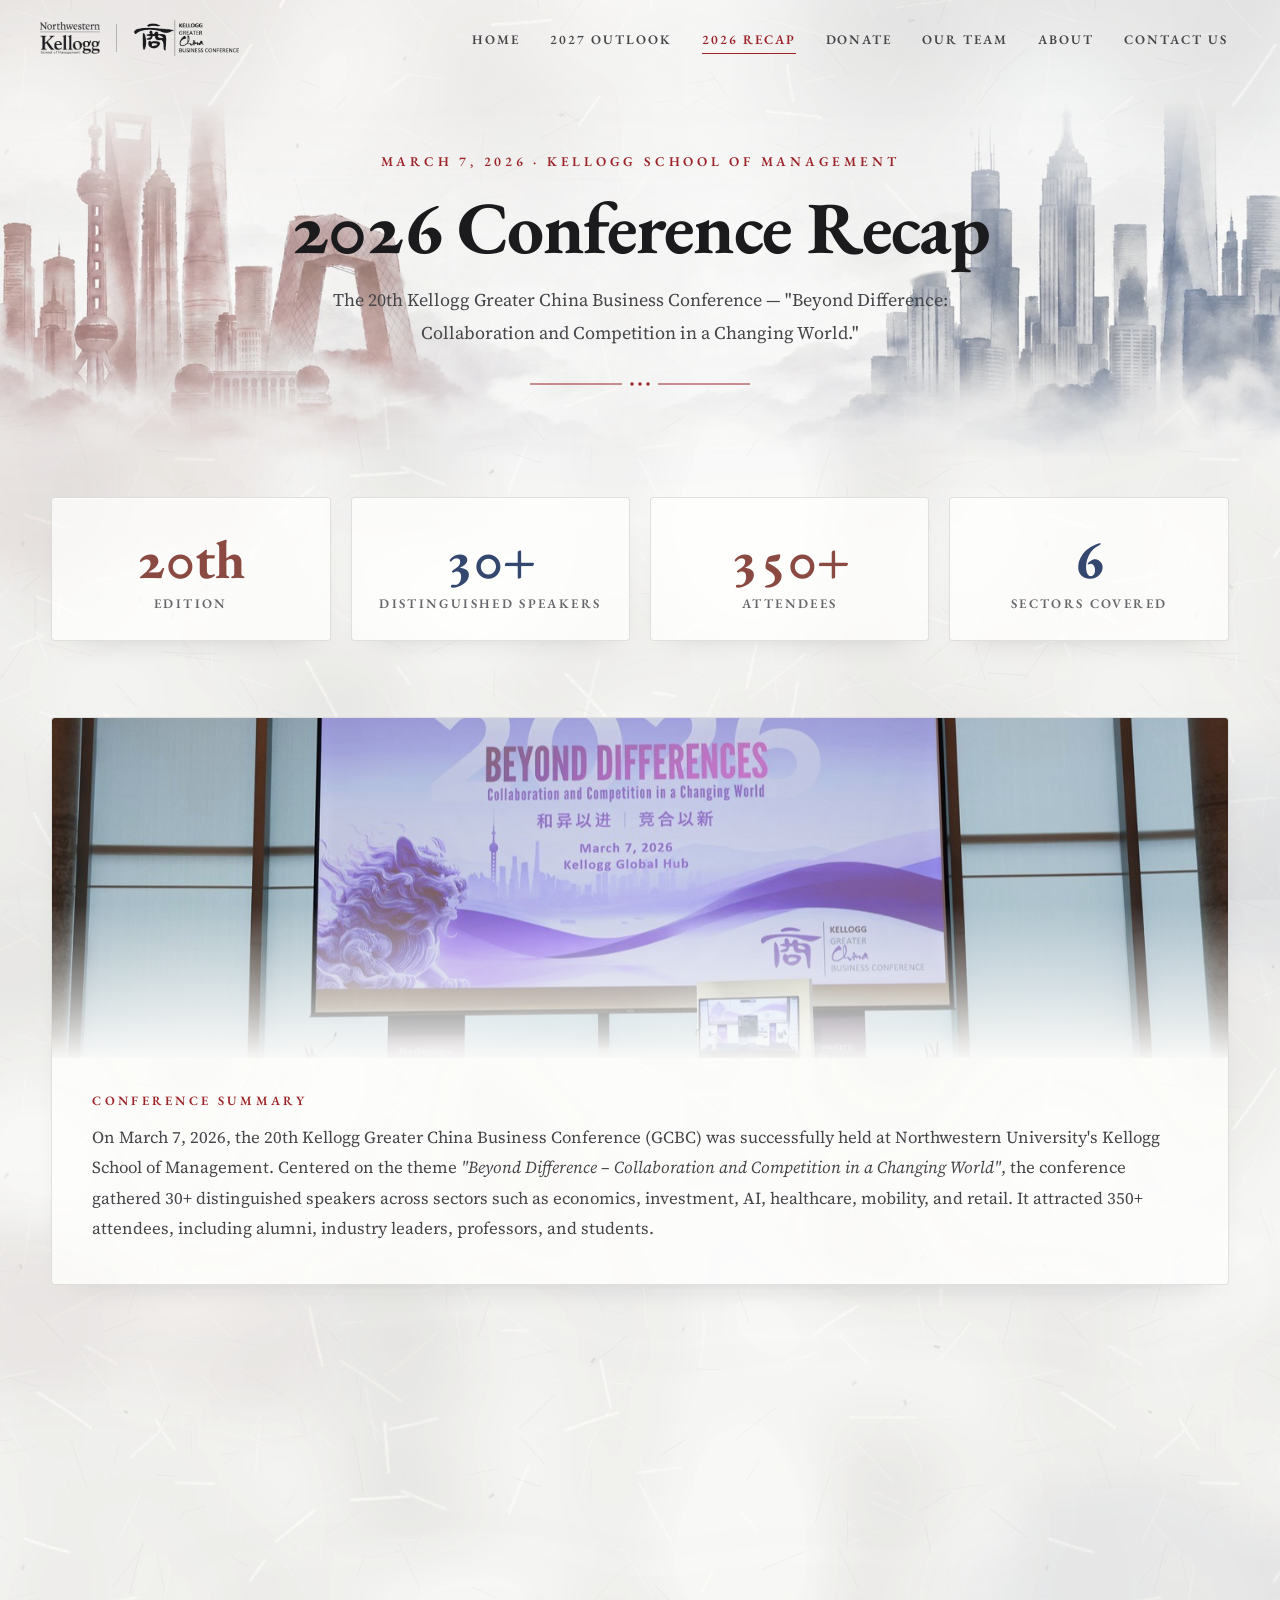
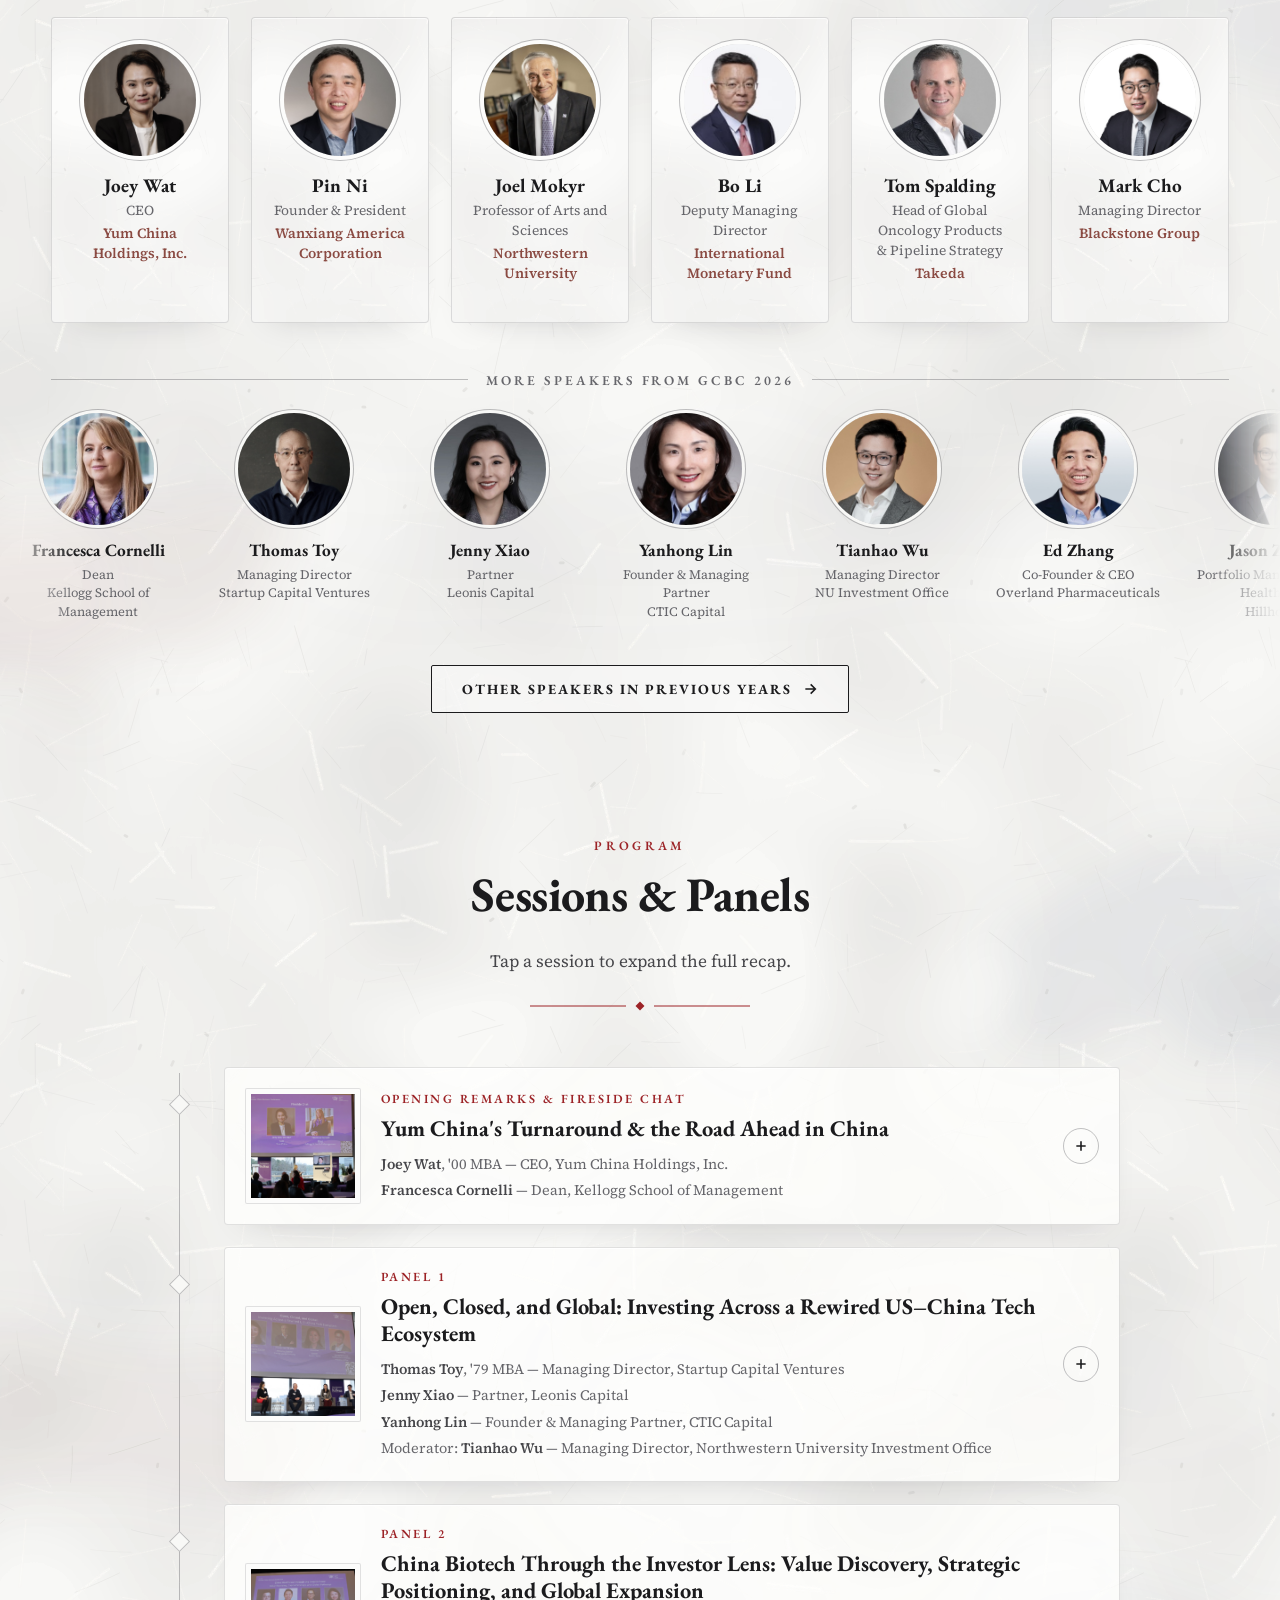
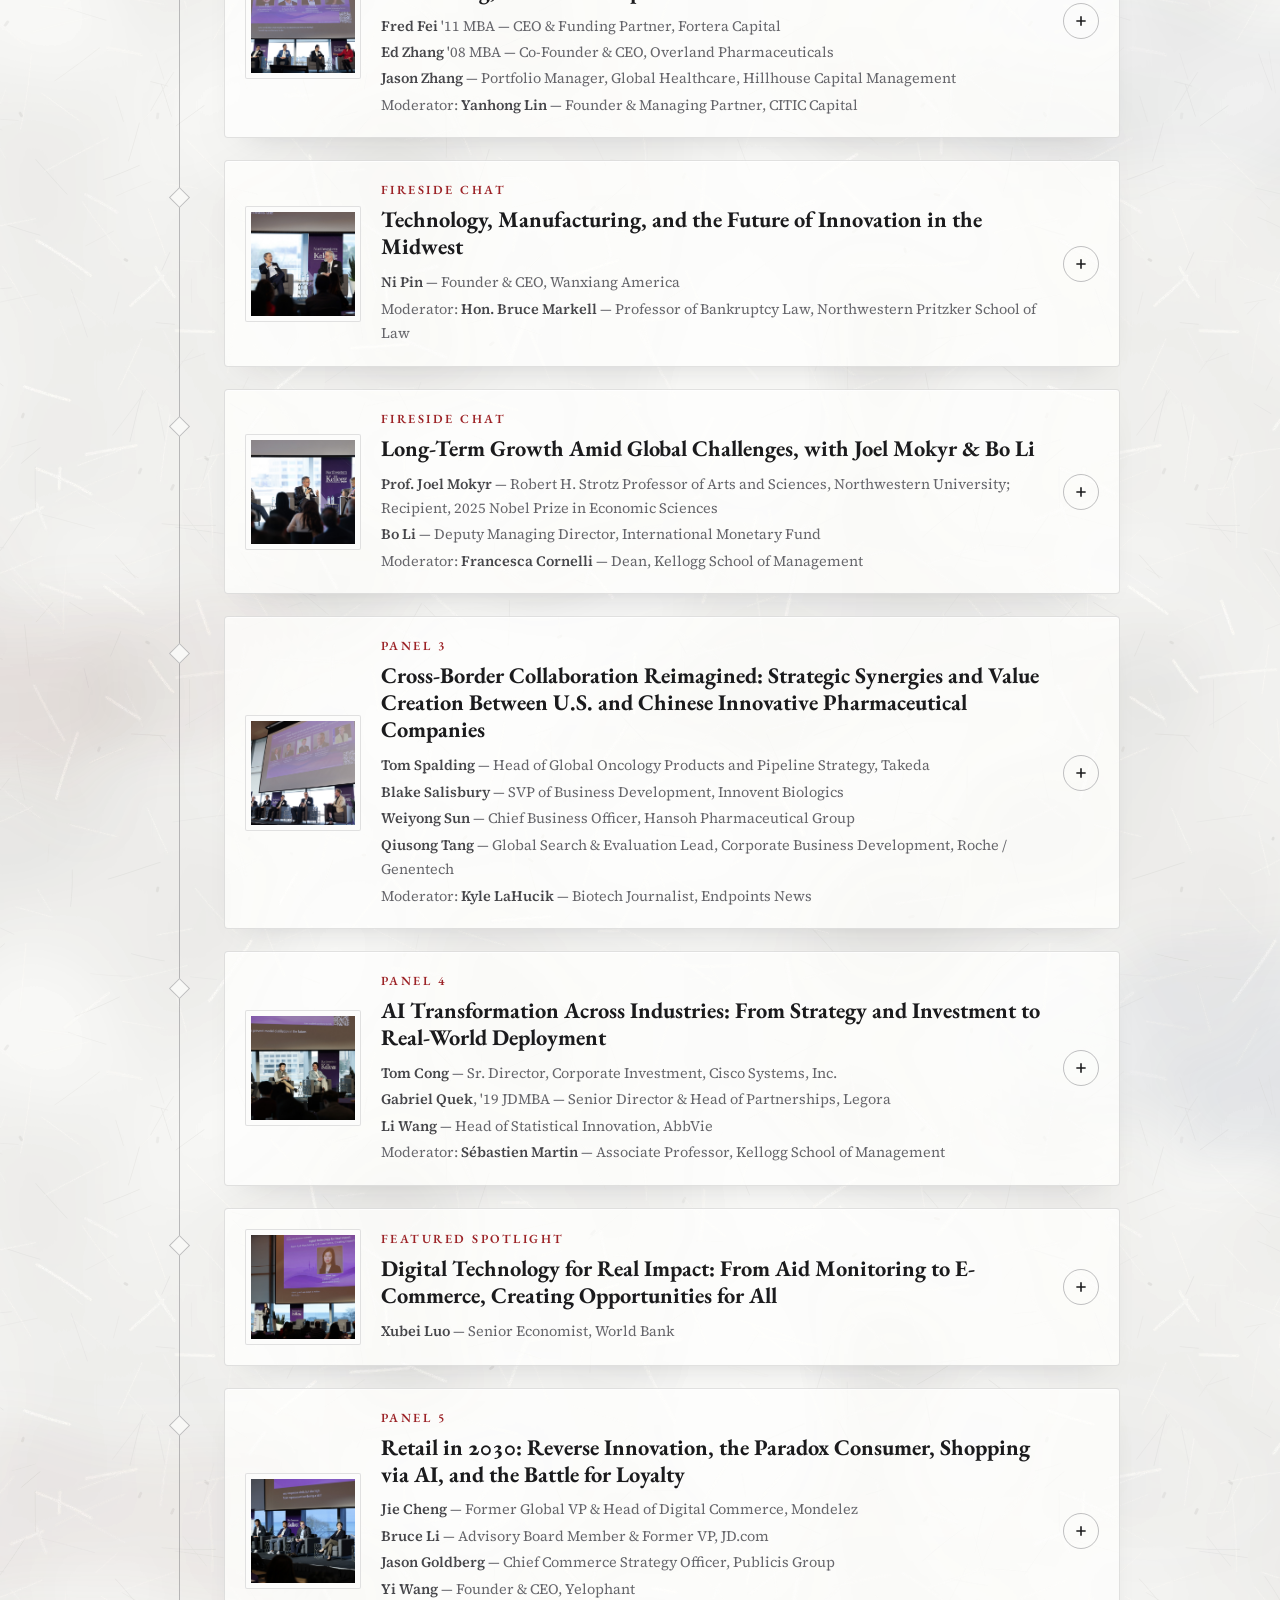
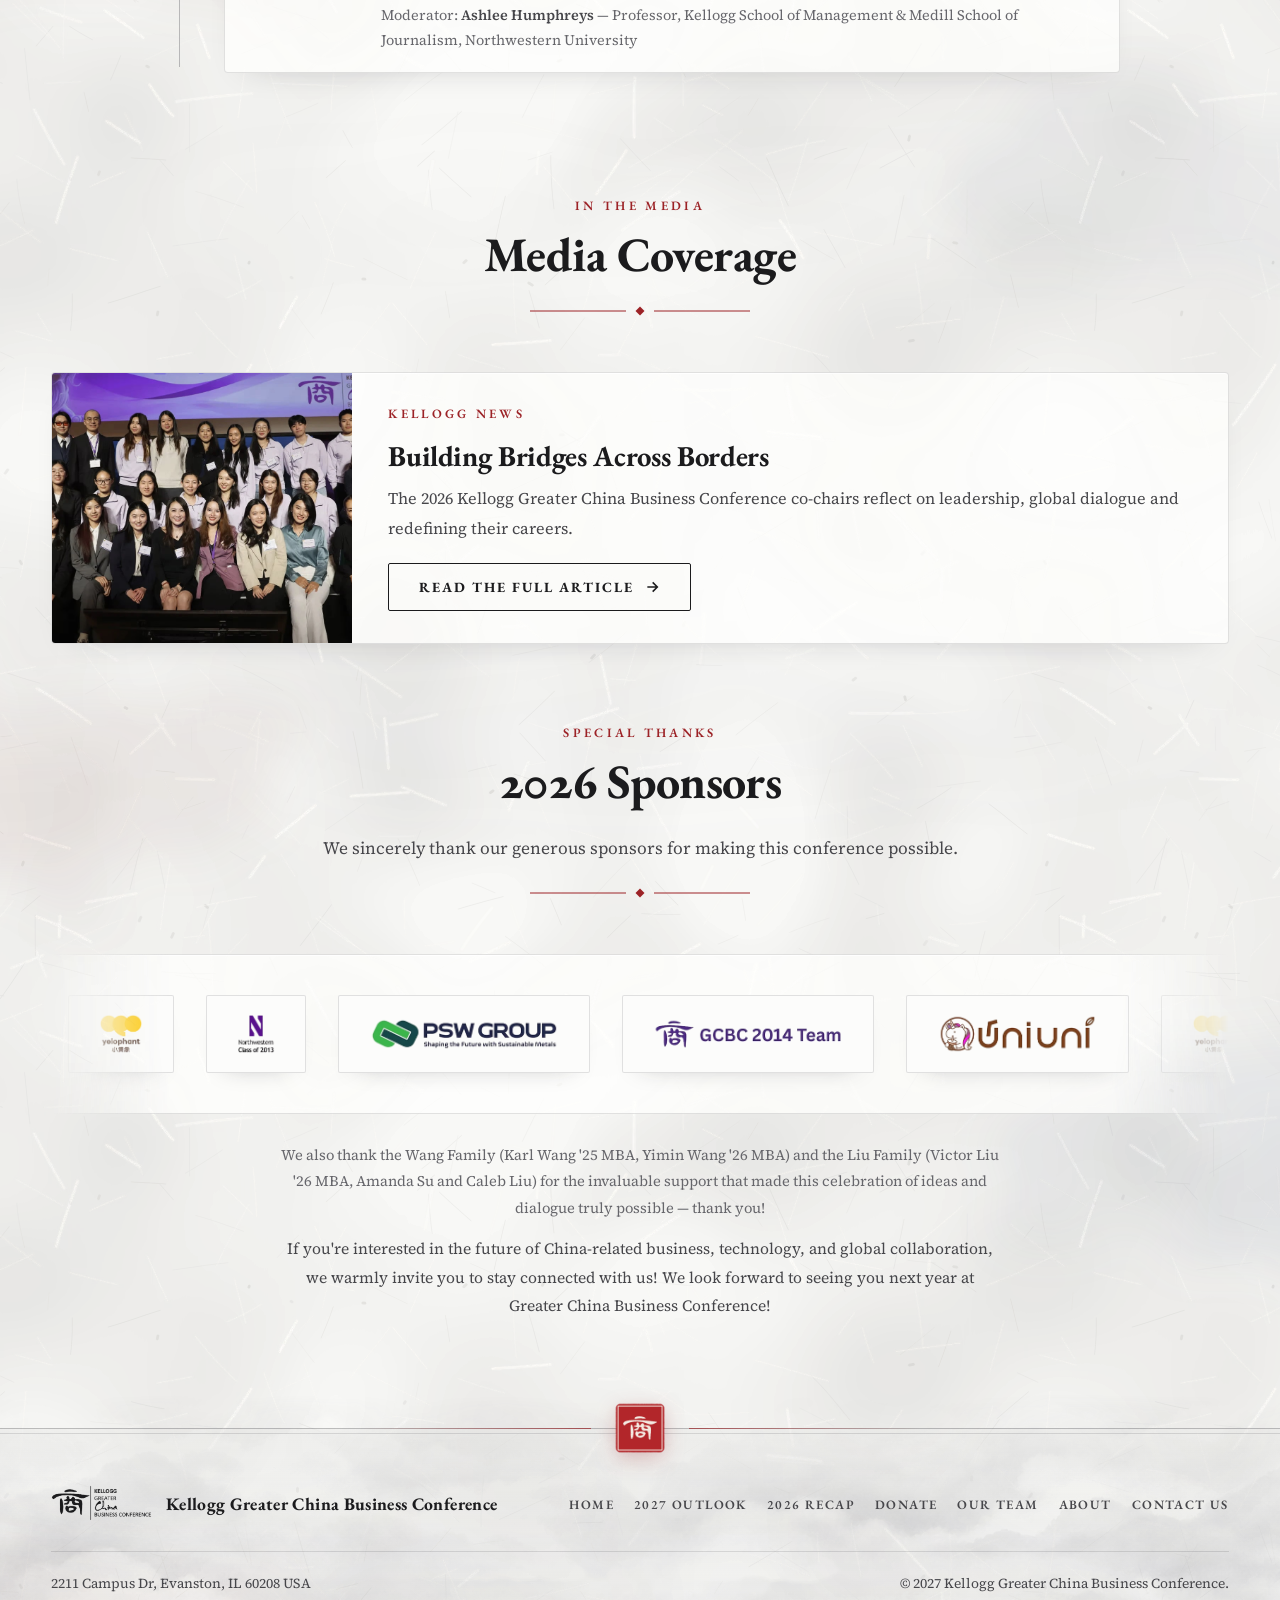
==== commit 61a0b37d: "Refine ink-wash design: bright rice paper, softer cards, hover ink bleed - Ground: neutral bright ri" ====
--- a/2026-recap.html
+++ b/2026-recap.html
@@ -10,7 +10,7 @@
 <link rel="icon" type="image/png" sizes="16x16" href="favicon-16.png">
 <link rel="icon" type="image/png" sizes="192x192" href="favicon-192.png">
 <link rel="apple-touch-icon" href="apple-touch-icon.png">
-<link rel="stylesheet" href="css/styles.css?v=1">
+<link rel="stylesheet" href="css/styles.css?v=34">
 </head>
 <body>
 
@@ -696,6 +696,6 @@
   </div>
 </footer>
 
-<script src="js/main.js?v=1"></script>
+<script src="js/main.js?v=4"></script>
 </body>
 </html>
--- a/css/styles.css
+++ b/css/styles.css
@@ -8,29 +8,29 @@
 
 :root{
   /* paper */
-  --paper:#f4ece5;
-  --paper-2:#efe4db;
-  --paper-3:#e6d8cc;
-  --card:rgba(255,251,246,.66);
-  --card-solid:#fbf6f0;
+  --paper:#f8f8f6;
+  --paper-2:#efefed;
+  --paper-3:#e3e3e1;
+  --card:rgba(255,255,254,.74);
+  --card-solid:#fcfcfb;
 
   /* ink */
-  --ink:#1d1613;
-  --ink-2:#4b403b;
-  --ink-3:#6f625b;
+  --ink:#1b1b1d;
+  --ink-2:#46464a;
+  --ink-3:#66666b;
 
   /* pigments */
   --crimson:#9c2327;
   --seal:#b2262a;
   --rust:#8a4a42;
-  --rust-soft:#c9a39b;
+  --rust-soft:#c4aaa5;
   --slate:#33476f;
   --slate-soft:#8d98b3;
-  --mauve:#bfb0bf;
+  --mauve:#b9b9c3;
 
   /* lines */
-  --hair:rgba(74,45,36,.16);
-  --hair-2:rgba(74,45,36,.30);
+  --hair:rgba(36,36,44,.13);
+  --hair-2:rgba(36,36,44,.28);
 
   /* legacy aliases (inline styles in pages still read these) */
   --text-0:var(--ink);
@@ -39,8 +39,8 @@
   --border:var(--hair);
   --border-strong:var(--hair-2);
 
-  --shadow-card:0 1px 0 rgba(255,255,255,.7) inset, 0 14px 32px -24px rgba(70,38,28,.45);
-  --shadow-lift:0 1px 0 rgba(255,255,255,.7) inset, 0 22px 40px -24px rgba(70,38,28,.5);
+  --shadow-card:0 1px 0 rgba(255,255,255,.7) inset, 0 14px 32px -24px rgba(30,30,40,.26);
+  --shadow-lift:0 1px 0 rgba(255,255,255,.7) inset, 0 22px 40px -24px rgba(30,30,40,.32);
 
   --radius-lg:4px;
   --radius-md:3px;
@@ -104,20 +104,28 @@
 .paper-bg{
   position:fixed; inset:0; z-index:0; pointer-events:none; overflow:hidden;
   background:
-    radial-gradient(1200px 720px at 6% -12%, rgba(154,90,82,.15), transparent 62%),
-    radial-gradient(1100px 720px at 98% -10%, rgba(51,71,111,.13), transparent 62%),
-    radial-gradient(1500px 620px at 50% 116%, rgba(191,176,191,.32), transparent 66%),
+    radial-gradient(1100px 680px at 4% -10%, rgba(138,74,66,.06), transparent 62%),
+    radial-gradient(1100px 700px at 100% -8%, rgba(51,71,111,.065), transparent 62%),
+    radial-gradient(1300px 760px at 50% 30%, rgba(255,255,255,.75), transparent 70%),
+    radial-gradient(1500px 620px at 50% 118%, rgba(120,120,136,.09), transparent 66%),
     var(--paper);
 }
 .paper-grain{
-  position:fixed; inset:0; z-index:0; pointer-events:none; opacity:.5; mix-blend-mode:multiply;
-  background-image:url("data:image/svg+xml,%3Csvg xmlns='http://www.w3.org/2000/svg' width='260' height='260'%3E%3Cfilter id='n'%3E%3CfeTurbulence type='fractalNoise' baseFrequency='.8' numOctaves='3' seed='4' stitchTiles='stitch'/%3E%3CfeColorMatrix values='0 0 0 0 .42  0 0 0 0 .27  0 0 0 0 .2  0 0 0 .5 -.12'/%3E%3C/filter%3E%3Crect width='100%25' height='100%25' filter='url(%23n)'/%3E%3C/svg%3E");
+  position:absolute; inset:0; z-index:0; pointer-events:none;
+  background:url("../assets/img/paper-fibre.webp") 0 0 / 1024px 1024px repeat;
 }
 
 .scroll-progress{
   position:fixed; top:0; left:0; height:2px; width:0%; z-index:2000;
   background:var(--crimson);
   transition:width .08s linear;
+}
+
+/* loose ink blooms in the margins: rust from the left, slate from the right */
+body::after{
+  content:''; position:absolute; inset:0; z-index:0; pointer-events:none;
+  background:url("../assets/img/ink-wash.svg") center top / 1600px 1700px repeat-y;
+  mix-blend-mode:multiply; opacity:.34;
 }
 
 /* ---------------------------------------------------------------- ornaments -- */
@@ -134,10 +142,10 @@
   transition:background .3s var(--ease), height .3s var(--ease), border-color .3s var(--ease), box-shadow .3s var(--ease);
 }
 .site-nav.scrolled{
-  height:64px; background:rgba(244,236,229,.9);
+  height:64px; background:rgba(248,248,246,.9);
   backdrop-filter:blur(14px) saturate(120%); -webkit-backdrop-filter:blur(14px) saturate(120%);
   border-color:var(--hair);
-  box-shadow:0 10px 30px -26px rgba(70,38,28,.6);
+  box-shadow:0 10px 30px -26px rgba(30,30,40,.36);
 }
 .nav-inner{ width:min(1280px,94%); margin-inline:auto; display:flex; align-items:center; justify-content:space-between; gap:24px; }
 .nav-brand{ display:flex; align-items:center; gap:16px; padding:6px 2px; transition:opacity .3s var(--ease); }
@@ -181,11 +189,11 @@
 .btn svg{ transition:transform .3s var(--ease); }
 .btn:hover svg{ transform:translateX(3px); }
 .btn-primary{
-  background:var(--crimson); color:#fbf3ea; border-color:var(--crimson);
+  background:var(--crimson); color:#f9f7f5; border-color:var(--crimson);
   box-shadow:0 12px 24px -16px rgba(156,35,39,.75);
 }
 .btn-primary:hover{ background:var(--ink); border-color:var(--ink); transform:translateY(-2px); box-shadow:0 16px 28px -16px rgba(29,22,19,.7); }
-.btn-ghost{ background:rgba(251,246,240,.55); color:var(--ink); border-color:var(--ink); }
+.btn-ghost{ background:rgba(250,250,249,.55); color:var(--ink); border-color:var(--ink); }
 .btn-ghost:hover{ background:var(--ink); color:var(--paper); transform:translateY(-2px); }
 .btn:disabled{ opacity:.6; cursor:progress; }
 
@@ -203,7 +211,9 @@
 }
 .hero-top{
   position:relative; z-index:2; width:min(52vw, 860px); text-align:center;
-  padding-top:calc(var(--nav-h) + clamp(8px, 1.8vw, 30px)); min-height:calc(29vw + var(--art-shift));
+  padding-top:calc(var(--nav-h) + clamp(8px, 1.8vw, 30px)); padding-bottom:clamp(8px, 1.8vw, 30px); min-height:calc(29vw + var(--art-shift));
+  /* the title block sits centred in the band between the nav and the bridge, not stuck to the top of it */
+  display:flex; flex-direction:column; align-items:center; justify-content:center;
 }
 .hero-top .orn{ margin-bottom:clamp(10px,1.3vw,18px); animation:fadeUp .8s var(--ease) both; }
 .hero-eyebrow{
@@ -218,12 +228,7 @@
   animation:fadeUp .8s var(--ease) both; animation-delay:.12s;
 }
 .hero-title .num{ color:var(--crimson); }
-.hero-cn{
-  font-family:var(--font-cn); font-weight:600; font-size:clamp(.95rem,1.45vw,1.3rem); letter-spacing:.16em;
-  color:var(--ink); margin:0 0 clamp(10px,1.2vw,16px);
-  animation:fadeUp .8s var(--ease) both; animation-delay:.18s;
-}
-.hero-top .orn-dots{ animation:fadeUp .8s var(--ease) both; animation-delay:.22s; }
+.hero-top .orn-dots{ margin-top:clamp(14px,1.6vw,22px); animation:fadeUp .8s var(--ease) both; animation-delay:.18s; }
 @keyframes fadeUp{ from{ opacity:0; transform:translateY(22px);} to{ opacity:1; transform:translateY(0);} }
 
 .hero-lower{
@@ -256,9 +261,9 @@
 }
 .flip-card{
   position:relative; width:clamp(34px,4.2vw,50px); height:clamp(46px,5.8vw,68px);
-  border-radius:3px; background:linear-gradient(180deg, #fcf8f3 0%, #f2e8de 100%);
+  border-radius:3px; background:linear-gradient(180deg, #fefefd 0%, #f3f3f1 100%);
   border:1px solid var(--hair-2);
-  box-shadow:0 12px 22px -16px rgba(70,38,28,.6), 0 1px 0 rgba(255,255,255,.8) inset;
+  box-shadow:0 12px 22px -16px rgba(30,30,40,.36), 0 1px 0 rgba(255,255,255,.8) inset;
   display:flex; align-items:center; justify-content:center; overflow:hidden;
   transform-style:preserve-3d;
 }
@@ -280,14 +285,22 @@
   display:flex; flex-wrap:wrap; justify-content:center; gap:14px; margin-bottom:clamp(16px,1.8vw,26px);
   animation:fadeUp .8s var(--ease) both; animation-delay:.28s;
 }
+/* address: plain italic line, no box; a hairline under the text is the only hint that it links */
 .hero-meta .pill{
-  display:inline-flex; align-items:center; gap:8px; padding:9px 18px; border-radius:2px;
-  background:rgba(251,246,240,.78); backdrop-filter:blur(6px); -webkit-backdrop-filter:blur(6px);
-  border:1px solid var(--hair-2); font-size:.88rem; color:var(--ink-2);
-}
-.hero-meta .pill svg{ width:15px; height:15px; flex:none; color:var(--crimson); }
-.hero-meta .pill-link{ cursor:pointer; transition:border-color .3s var(--ease), background .3s var(--ease), color .3s var(--ease); }
-.hero-meta .pill-link:hover{ border-color:var(--crimson); background:#fff9f3; color:var(--ink); }
+  display:inline-flex; align-items:center; gap:9px; padding:2px 0;
+  font-family:var(--font-display); font-style:italic; font-size:clamp(1rem,1.25vw,1.12rem); letter-spacing:.01em; line-height:1.4;
+  font-weight:500; color:var(--ink);
+  text-shadow:0 0 14px rgba(248,248,246,.95), 0 0 4px rgba(248,248,246,.85);
+}
+.hero-meta .pill svg{ width:16px; height:16px; flex:none; color:var(--crimson); }
+.hero-meta .pill-text{
+  text-align:center;
+  text-decoration:underline; text-decoration-thickness:1px; text-underline-offset:6px; text-decoration-color:var(--hair-2);
+  transition:text-decoration-color .3s var(--ease), color .3s var(--ease);
+}
+.hero-meta .pill-link{ cursor:pointer; transition:color .3s var(--ease); }
+.hero-meta .pill-link:hover{ color:var(--ink); }
+.hero-meta .pill-link:hover .pill-text{ text-decoration-color:var(--crimson); }
 .pill-link-icon{ width:12px!important; height:12px!important; opacity:.6; transition:opacity .3s var(--ease), transform .3s var(--ease); }
 .hero-meta .pill-link:hover .pill-link-icon{ opacity:1; transform:translate(1px,-1px); }
 
@@ -310,8 +323,8 @@
 }
 
 /* ============================================================= SECTION === */
-.section{ position:relative; z-index:1; padding:60px 0; }
-.section-tight{ position:relative; z-index:1; padding:38px 0; }
+.section{ position:relative; z-index:1; padding:60px 0; overflow-x:clip; }   /* clip: nothing decorative may widen the page */
+.section-tight{ position:relative; z-index:1; padding:38px 0; overflow-x:clip; }
 .section-head{ text-align:center; max-width:760px; margin:0 auto 56px; }
 .section-head::after{ content:''; display:block; width:220px; max-width:60%; height:10px; margin:24px auto 0; background:var(--orn-line) center/100% 100% no-repeat; }
 .eyebrow{
@@ -337,29 +350,33 @@
   content:''; position:absolute; left:0; top:0; width:100%; height:2px; background:var(--crimson);
   transform:scaleX(0); transform-origin:left; transition:transform .5s var(--ease);
 }
-.paper-card:hover{ border-color:var(--hair-2); box-shadow:var(--shadow-lift); background:rgba(255,252,248,.88); transform:translateY(-3px); }
+.paper-card:hover{ border-color:var(--hair-2); box-shadow:var(--shadow-lift); background:rgba(255,255,254,.94); transform:translateY(-3px); }
 .paper-card:hover::before{ transform:scaleX(1); }
 
 /* ============================================================ GALLERY === */
-.gallery-grid{ display:grid; grid-template-columns:repeat(4,1fr); gap:20px; }
+.gallery-grid{ display:grid; grid-template-columns:repeat(4,1fr); gap:4px; }
 .gallery-item{
-  position:relative; overflow:hidden; aspect-ratio:4/3; cursor:pointer; padding:7px;
-  background:var(--card-solid); border:1px solid var(--hair); border-radius:2px; box-shadow:var(--shadow-card);
-  transition:transform .45s var(--ease), box-shadow .45s var(--ease);
-}
-.gallery-item:hover{ transform:translateY(-3px) rotate(-.4deg); box-shadow:var(--shadow-lift); }
-.gallery-item img{ width:100%; height:100%; object-fit:cover; border-radius:1px; transition:transform .7s var(--ease), filter .5s var(--ease); filter:sepia(.1) saturate(.95); }
+  position:relative; overflow:hidden; aspect-ratio:4/3; cursor:pointer;
+  -webkit-mask:url("../assets/img/shapes/gallery-1.png") center/100% 100% no-repeat;
+  mask:url("../assets/img/shapes/gallery-1.png") center/100% 100% no-repeat;
+  transition:transform .45s var(--ease);
+}
+.gallery-item:nth-child(4n+2){ -webkit-mask-image:url("../assets/img/shapes/gallery-2.png"); mask-image:url("../assets/img/shapes/gallery-2.png"); }
+.gallery-item:nth-child(4n+3){ -webkit-mask-image:url("../assets/img/shapes/gallery-3.png"); mask-image:url("../assets/img/shapes/gallery-3.png"); }
+.gallery-item:nth-child(4n+4){ -webkit-mask-image:url("../assets/img/shapes/gallery-4.png"); mask-image:url("../assets/img/shapes/gallery-4.png"); }
+.gallery-item:hover{ transform:translateY(-3px); }
+.gallery-item img{ width:100%; height:100%; object-fit:cover; transition:transform .7s var(--ease), filter .5s var(--ease); filter:saturate(.92); }
 .gallery-item:hover img{ transform:scale(1.05); filter:none; }
 .gallery-item .gi-overlay{
-  position:absolute; inset:7px; display:flex; align-items:flex-end; padding:14px;
-  background:linear-gradient(0deg, rgba(29,22,19,.72) 0%, transparent 55%);
+  position:absolute; inset:0; display:flex; align-items:flex-end; padding:26px 30px;
+  background:linear-gradient(0deg, rgba(27,27,29,.7) 0%, transparent 55%);
   opacity:0; transition:opacity .4s var(--ease);
 }
 .gallery-item:hover .gi-overlay{ opacity:1; }
-.gallery-item .gi-overlay span{ font-family:var(--font-display); font-size:.82rem; font-weight:600; letter-spacing:.18em; text-transform:uppercase; color:#fbf3ea; }
+.gallery-item .gi-overlay span{ font-family:var(--font-display); font-size:.82rem; font-weight:600; letter-spacing:.18em; text-transform:uppercase; color:#f9f7f5; }
 .gallery-item .gi-icon{
-  position:absolute; top:16px; right:16px; width:34px; height:34px; border-radius:50%;
-  background:rgba(251,246,240,.92); display:flex; align-items:center; justify-content:center;
+  position:absolute; top:30px; right:32px; width:34px; height:34px; border-radius:50%;
+  background:rgba(250,250,249,.92); display:flex; align-items:center; justify-content:center;
   opacity:0; transform:scale(.7); transition:opacity .35s var(--ease), transform .35s var(--ease);
 }
 .gallery-item:hover .gi-icon{ opacity:1; transform:scale(1); }
@@ -377,8 +394,8 @@
 }
 .lightbox.open img{ transform:scale(1); }
 .lightbox .lb-close, .lightbox .lb-nav{
-  position:absolute; width:46px; height:46px; border-radius:50%; background:rgba(251,246,240,.1);
-  border:1px solid rgba(251,246,240,.35); color:#fbf3ea; display:flex; align-items:center; justify-content:center;
+  position:absolute; width:46px; height:46px; border-radius:50%; background:rgba(250,250,249,.1);
+  border:1px solid rgba(250,250,249,.35); color:#f9f7f5; display:flex; align-items:center; justify-content:center;
   cursor:pointer; transition:background .25s, transform .25s, border-color .25s;
 }
 .lightbox .lb-close svg, .lightbox .lb-nav svg{ width:20px; height:20px; }
@@ -425,22 +442,22 @@
   color:var(--ink-2); font-family:var(--font-display); font-weight:700; font-size:1rem; letter-spacing:.06em; cursor:pointer; transition:all .3s var(--ease);
 }
 .donor-type-btn:hover{ border-color:var(--crimson); color:var(--ink); }
-.donor-type-btn.active{ color:#fbf3ea; background:var(--crimson); border-color:var(--crimson); }
+.donor-type-btn.active{ color:#f9f7f5; background:var(--crimson); border-color:var(--crimson); }
 .tier-options{ display:flex; gap:10px; flex-wrap:wrap; }
 .tier-chip{
   flex:1; min-width:110px; padding:13px 10px; border-radius:2px; border:1px solid var(--hair-2);
   background:rgba(255,255,255,.4); color:var(--ink-2); font-family:var(--font-display); font-weight:700; font-size:.98rem; letter-spacing:.04em; text-align:center;
   cursor:pointer; transition:all .3s var(--ease);
-}
+  display:flex; flex-direction:column; align-items:center; justify-content:center; gap:3px; line-height:1.25;
+}
+.tier-name{ font-size:1.04rem; letter-spacing:.06em; }
+.tier-amount{ font-size:.92rem; font-weight:600; letter-spacing:.05em; opacity:.88; }
 .tier-chip:hover{ border-color:var(--crimson); color:var(--ink); }
-.tier-chip.active{ color:#fbf3ea; background:var(--crimson); border-color:var(--crimson); }
+.tier-chip.active{ color:#f9f7f5; background:var(--crimson); border-color:var(--crimson); }
 
 /* ============================================================== OUTLOOK === */
 .outlook-section{
   position:relative;
-  background:
-    linear-gradient(90deg, rgba(138,74,66,.08) 0%, transparent 38%, transparent 62%, rgba(51,71,111,.08) 100%);
-  border-top:1px solid var(--hair); border-bottom:1px solid var(--hair);
 }
 .outlook-lead{ max-width:820px; margin:0 auto 44px; text-align:center; color:var(--ink-2); font-size:1.1rem; line-height:1.9; }
 .outlook-twocol{ display:grid; grid-template-columns:1fr 1fr; gap:24px; margin-bottom:40px; }
@@ -488,7 +505,7 @@
 .logo-marquee-item{
   display:flex; align-items:center; justify-content:center; margin:0 16px; flex:none;
   background:var(--card-solid); border:1px solid var(--hair); border-radius:2px; padding:18px 30px;
-  box-shadow:0 12px 24px -20px rgba(70,38,28,.55);
+  box-shadow:0 12px 24px -20px rgba(30,30,40,.34);
   transition:transform .35s var(--ease), border-color .35s var(--ease);
 }
 .logo-marquee-item img{ height:40px; max-width:190px; width:auto; object-fit:contain; display:block; }
@@ -496,14 +513,14 @@
 
 /* --------------------------------------------------- featured speakers --- */
 .featured-speakers{ margin-top:40px; }
-.featured-speakers .person-photo{ width:140px; height:140px; }
+.featured-speakers .person-card{ --ph:140px; }
 .speaker-divider{
   display:flex; align-items:center; gap:18px; margin:48px 0 4px;
   color:var(--ink-3); font-family:var(--font-display); font-size:.84rem; font-weight:600; letter-spacing:.22em; text-transform:uppercase;
 }
 .speaker-divider::before, .speaker-divider::after{ content:''; flex:1; height:1px; background:var(--hair-2); }
 @media (max-width:480px){
-  .featured-speakers .person-photo{ width:112px; height:112px; }
+  .featured-speakers .person-card{ --ph:112px; }
 }
 
 /* ----------------------------------------------------- speaker marquee --- */
@@ -521,7 +538,7 @@
   transition:box-shadow .3s var(--ease), transform .3s var(--ease);
 }
 .speaker-card:hover .speaker-photo{ box-shadow:0 0 0 3px var(--paper), 0 0 0 4px var(--crimson); transform:translateY(-4px); }
-.speaker-photo img{ width:100%; height:100%; object-fit:cover; display:block; filter:sepia(.12) saturate(.92); transition:filter .3s var(--ease); }
+.speaker-photo img{ width:100%; height:100%; object-fit:cover; display:block; filter:grayscale(.18) saturate(.9); transition:filter .3s var(--ease); }
 .speaker-card:hover .speaker-photo img{ filter:none; }
 .speaker-name{ font-family:var(--font-display); font-weight:700; font-size:1.08rem; color:var(--ink); margin-bottom:5px; }
 .speaker-title{ font-size:.8rem; color:var(--ink-3); line-height:1.45; }
@@ -534,16 +551,48 @@
 }
 
 /* ============================================================== PEOPLE === */
-.people-grid{ display:grid; grid-template-columns:repeat(auto-fill,minmax(220px,1fr)); gap:22px; }
+.people-grid{ display:grid; grid-template-columns:repeat(auto-fill,minmax(220px,1fr)); grid-auto-rows:1fr; gap:22px; }
 .people-grid.cols-6{ grid-template-columns:repeat(6,1fr); }
-.person-card{ padding:26px 20px 24px; text-align:center; }
+/* Our Team rows of 1-3 people: every card the same size whether the row holds one, two or three */
+.team-row{ grid-template-columns:repeat(var(--n,2), minmax(220px,320px)); justify-content:center; }
+.team-row > .person-card.paper-card{ min-height:300px; }
+.person-card.paper-card{
+  --ph:112px; --bloom:var(--rust);
+  padding:26px 20px 24px; text-align:center;
+  display:flex; flex-direction:column; align-items:center; isolation:isolate;
+  /* one sheet of xuan paper for every card: same tint, same fibre texture, straight edges */
+  background:url("../assets/img/paper-fibre.webp") 0 0 / 640px 640px repeat, #fcfcfb;
+}
+.person-card.paper-card:nth-child(even){ --bloom:var(--slate); }
+.person-card.paper-card:hover{ background:url("../assets/img/paper-fibre.webp") 0 0 / 640px 640px repeat, #fcfcfb; }
+.person-card.paper-card::before{ display:none; }   /* the crimson top line gives way to the ink wash below */
+/* hover: ink bleeds into the paper around the portrait: densest next to the photo, thinning outward with a damp,
+   uneven edge (centred on the photo, round-ish rather than a clean circle); three variants, each with its own swirl */
+.person-card.paper-card::after{
+  content:''; position:absolute; left:50%; top:calc(26px + var(--ph) / 2);
+  width:min(100%, calc(var(--ph) * 1.75)); aspect-ratio:1 / 1; translate:-50% -50%;
+  z-index:-1; pointer-events:none;
+  background:var(--bloom);
+  -webkit-mask:url("../assets/img/shapes/ink-bleed-1.png") center/100% 100% no-repeat;
+  mask:url("../assets/img/shapes/ink-bleed-1.png") center/100% 100% no-repeat;
+  opacity:0; scale:.25; rotate:-18deg;
+  transition:opacity 1s var(--ease), scale 1.4s cubic-bezier(.16,.84,.24,1), rotate 1.6s cubic-bezier(.16,.84,.24,1);
+}
+.person-card.paper-card:nth-child(3n+2)::after{
+  -webkit-mask-image:url("../assets/img/shapes/ink-bleed-2.png"); mask-image:url("../assets/img/shapes/ink-bleed-2.png"); rotate:14deg;
+}
+.person-card.paper-card:nth-child(3n)::after{
+  -webkit-mask-image:url("../assets/img/shapes/ink-bleed-3.png"); mask-image:url("../assets/img/shapes/ink-bleed-3.png"); rotate:-9deg;
+}
+.person-card.paper-card:hover::after{ opacity:.58; scale:1; rotate:0deg; }
+.person-card .connect-link{ margin-top:auto; }
 .person-photo{
-  width:112px; height:112px; border-radius:50%; margin:0 auto 18px; overflow:hidden; position:relative;
+  width:var(--ph,112px); max-width:100%; aspect-ratio:1/1; border-radius:50%; margin:0 auto 18px; overflow:hidden; position:relative;
   box-shadow:0 0 0 4px var(--card-solid), 0 0 0 5px var(--hair-2);
   transition:box-shadow .4s var(--ease);
 }
 .person-card:hover .person-photo{ box-shadow:0 0 0 4px var(--card-solid), 0 0 0 5px var(--crimson); }
-.person-photo img{ width:100%; height:100%; object-fit:cover; filter:sepia(.12) saturate(.92); transition:transform .5s var(--ease), filter .4s var(--ease); }
+.person-photo img{ position:absolute; inset:0; width:100%; height:100%; object-fit:cover; filter:grayscale(.18) saturate(.9); transition:transform .5s var(--ease), filter .4s var(--ease); }
 .person-card:hover .person-photo img{ transform:scale(1.06); filter:none; }
 .person-name{ font-family:var(--font-display); font-weight:700; font-size:1.2rem; color:var(--ink); margin-bottom:4px; line-height:1.2; }
 .person-role{ font-size:.86rem; color:var(--ink-3); margin-bottom:2px; line-height:1.45; }
@@ -552,7 +601,7 @@
   display:inline-flex; align-items:center; gap:7px; font-family:var(--font-display); font-size:.8rem; font-weight:700; letter-spacing:.16em; text-transform:uppercase;
   color:var(--ink-2); padding:7px 16px; border-radius:2px; border:1px solid var(--hair-2); transition:all .3s var(--ease);
 }
-.connect-link:hover{ color:#fbf3ea; background:var(--crimson); border-color:var(--crimson); }
+.connect-link:hover{ color:#f9f7f5; background:var(--crimson); border-color:var(--crimson); }
 .connect-link svg{ width:13px; height:13px; }
 
 .team-group{ margin-bottom:68px; }
@@ -563,7 +612,7 @@
 .team-group-title::after{ content:''; flex:1; height:1px; background:linear-gradient(90deg, var(--hair-2), transparent); }
 .team-group-title .idx{
   width:32px; height:32px; border-radius:2px; display:flex; align-items:center; justify-content:center; flex:none;
-  background:var(--seal); color:#f8ece2; font-size:.84rem; font-weight:700; letter-spacing:.02em;
+  background:var(--seal); color:#f9f6f4; font-size:.84rem; font-weight:700; letter-spacing:.02em;
   box-shadow:inset 0 0 0 2px var(--seal), inset 0 0 0 3px rgba(248,236,226,.55);
 }
 
@@ -600,7 +649,7 @@
   flex:none; width:116px; height:116px; border-radius:2px; position:relative; cursor:zoom-in; overflow:hidden;
   background:var(--paper-3); padding:5px; background:var(--card-solid); border:1px solid var(--hair);
 }
-.panel-thumb img{ width:100%; height:100%; object-fit:cover; display:block; filter:sepia(.1) saturate(.95); transition:transform .6s var(--ease), filter .4s var(--ease); }
+.panel-thumb img{ width:100%; height:100%; object-fit:cover; display:block; filter:saturate(.92); transition:transform .6s var(--ease), filter .4s var(--ease); }
 .panel-card:hover .panel-thumb img{ transform:scale(1.05); filter:none; }
 .panel-head-text{ flex:1; min-width:0; }
 .panel-tag{ font-family:var(--font-display); font-size:.78rem; font-weight:600; letter-spacing:.2em; text-transform:uppercase; color:var(--crimson); margin-bottom:8px; display:block; }
@@ -613,7 +662,7 @@
   flex:none; width:36px; height:36px; border-radius:50%; background:transparent; border:1px solid var(--hair-2); color:var(--ink);
   display:flex; align-items:center; justify-content:center; transition:transform .4s var(--ease), background .3s, border-color .3s, color .3s;
 }
-.panel-card.open .panel-chevron{ transform:rotate(135deg); background:var(--crimson); border-color:var(--crimson); color:#fbf3ea; }
+.panel-card.open .panel-chevron{ transform:rotate(135deg); background:var(--crimson); border-color:var(--crimson); color:#f9f7f5; }
 .panel-chevron svg{ width:16px; height:16px; }
 .panel-body{ max-height:0; overflow:hidden; transition:max-height .55s var(--ease); }
 .panel-body-inner{ padding:18px 26px 28px calc(116px + 20px + 20px); border-top:1px solid var(--hair); margin-top:4px; }
@@ -624,18 +673,18 @@
 .recap-banner{ padding:0 !important; overflow:hidden; }
 .recap-banner:hover{ transform:none; }
 .recap-banner-media{ width:100%; height:340px; overflow:hidden; position:relative; cursor:zoom-in; }
-.recap-banner-media img{ width:100%; height:100%; object-fit:cover; display:block; filter:sepia(.1) saturate(.95); transition:transform .7s var(--ease), filter .5s var(--ease); }
+.recap-banner-media img{ width:100%; height:100%; object-fit:cover; display:block; filter:saturate(.92); transition:transform .7s var(--ease), filter .5s var(--ease); }
 .recap-banner:hover .recap-banner-media img{ transform:scale(1.03); filter:none; }
 .recap-banner-media::after{
   content:''; position:absolute; inset:0; pointer-events:none;
-  background:linear-gradient(180deg, rgba(251,246,240,0) 55%, rgba(251,246,240,.97) 100%);
+  background:linear-gradient(180deg, rgba(250,250,249,0) 55%, rgba(250,250,249,.97) 100%);
 }
 .recap-banner-body{ padding:30px 40px 40px; }
 
 /* --------------------------------------------------------------- press card --- */
 .press-card{ display:flex; align-items:stretch; padding:0 !important; overflow:hidden; }
 .press-card-media{ flex:none; width:300px; position:relative; cursor:pointer; overflow:hidden; }
-.press-card-media img{ width:100%; height:100%; object-fit:cover; display:block; filter:sepia(.1) saturate(.95); transition:transform .6s var(--ease), filter .4s var(--ease); }
+.press-card-media img{ width:100%; height:100%; object-fit:cover; display:block; filter:saturate(.92); transition:transform .6s var(--ease), filter .4s var(--ease); }
 .press-card:hover .press-card-media img{ transform:scale(1.05); filter:none; }
 .press-card-body{ flex:1; min-width:0; padding:32px 36px; display:flex; flex-direction:column; justify-content:center; }
 @media (max-width:760px){
@@ -656,7 +705,7 @@
 }
 .field input::placeholder, .field textarea::placeholder{ color:#9b8d85; }
 .field input:focus, .field textarea:focus{
-  outline:none; border-color:var(--crimson); background:#fffdfa; box-shadow:0 0 0 3px rgba(156,35,39,.12);
+  outline:none; border-color:var(--crimson); background:#fdfdfc; box-shadow:0 0 0 3px rgba(156,35,39,.12);
 }
 .form-success{
   display:none; align-items:center; gap:10px; padding:14px 18px; border-radius:2px; margin-top:16px;
@@ -691,13 +740,20 @@
 }
 .social-icon svg{ width:21px; height:21px; }
 .social-chip:hover{ transform:translateY(-5px); border-color:var(--crimson); color:var(--crimson); box-shadow:var(--shadow-lift); }
-.social-chip:hover .social-icon{ background:var(--crimson); border-color:var(--crimson); color:#fbf3ea; }
+.social-chip:hover .social-icon{ background:var(--crimson); border-color:var(--crimson); color:#f9f7f5; }
 
 /* ============================================================= FOOTER === */
 .site-footer{
   position:relative; z-index:1; padding:30px 0 30px; margin-top:70px;
-  background:linear-gradient(180deg, rgba(230,216,204,.55), rgba(230,216,204,.2));
+  background:linear-gradient(180deg, rgba(232,232,230,.5), rgba(232,232,230,.14));
   border-top:1px solid var(--hair-2);
+  isolation:isolate;
+}
+.site-footer::after{
+  content:''; position:absolute; left:0; right:0; bottom:0; height:230px; z-index:-1; pointer-events:none; opacity:.24;
+  background:url("../assets/img/hero/footer-mist.webp") center bottom / cover no-repeat;
+  -webkit-mask-image:linear-gradient(180deg, transparent 0, #000 55%);
+  mask-image:linear-gradient(180deg, transparent 0, #000 55%);
 }
 .site-footer::before{ content:''; position:absolute; left:0; right:0; top:4px; height:1px; background:var(--hair); }
 .footer-seal{ display:flex; align-items:center; gap:22px; margin:-58px auto 30px; width:min(560px,92%); }
@@ -711,7 +767,7 @@
 .footer-links{ display:flex; gap:20px; flex-wrap:wrap; }
 .footer-links a{ font-family:var(--font-display); font-size:.8rem; color:var(--ink-2); font-weight:600; letter-spacing:.11em; text-transform:uppercase; transition:color .25s; }
 .footer-links a:hover{ color:var(--crimson); }
-.footer-bottom{ display:flex; justify-content:space-between; flex-wrap:wrap; gap:12px; padding-top:22px; border-top:1px solid var(--hair); color:var(--ink-3); font-size:.86rem; }
+.footer-bottom{ display:flex; justify-content:space-between; flex-wrap:wrap; gap:12px; padding-top:22px; border-top:1px solid var(--hair); color:var(--ink-2); font-size:.86rem; }
 
 .back-to-top{
   position:fixed; right:26px; bottom:26px; width:46px; height:46px; border-radius:2px; z-index:900;
@@ -721,7 +777,7 @@
   transition:opacity .35s var(--ease), transform .35s var(--ease), background .3s;
 }
 .back-to-top.show{ opacity:1; pointer-events:auto; transform:translateY(0) scale(1); }
-.back-to-top svg{ width:19px; height:19px; color:#f8ece2; }
+.back-to-top svg{ width:19px; height:19px; color:#f9f6f4; }
 .back-to-top:hover{ transform:translateY(-4px) scale(1.05); background:var(--ink); }
 
 /* ============================================================ PAGE HERO === */
@@ -737,7 +793,6 @@
 .page-kicker{ color:var(--crimson); font-family:var(--font-display); font-weight:600; letter-spacing:.28em; text-transform:uppercase; font-size:.84rem; margin-bottom:16px; }
 .page-title{ font-size:clamp(2.6rem,6vw,4.6rem); font-weight:700; letter-spacing:-0.02em; margin-bottom:16px; }
 .page-sub{ max-width:700px; margin:0 auto; color:var(--ink-2); font-size:1.12rem; }
-.page-cn{ font-family:var(--font-cn); font-weight:600; font-size:clamp(1rem,1.8vw,1.25rem); letter-spacing:.14em; color:var(--ink); margin:10px auto 0; max-width:720px; }
 
 /* about */
 .about-lead{ max-width:840px; margin:0 auto; text-align:center; font-size:1.12rem; line-height:1.9; color:var(--ink-2); }
@@ -750,6 +805,7 @@
 @media (max-width:1180px){
   .nav-links a{ padding:10px 10px; letter-spacing:.12em; }
   .nav-brand .gcbc-logo{ height:34px; }
+  .people-grid.cols-6{ grid-template-columns:repeat(3,1fr); }
 }
 @media (max-width:980px){
   .nav-links{
@@ -758,13 +814,12 @@
     padding:110px 28px 40px; gap:4px; transform:translateX(100%); transition:transform .45s var(--ease);
     border-left:1px solid var(--hair-2);
   }
-  .nav-links.open{ transform:translateX(0); box-shadow:-30px 0 60px -30px rgba(70,38,28,.5); }
+  .nav-links.open{ transform:translateX(0); box-shadow:-30px 0 60px -30px rgba(30,30,40,.32); }
   .nav-links li{ width:100%; }
   .nav-links a{ display:block; width:100%; padding:14px 6px; font-size:.98rem; border-bottom:1px solid var(--hair); }
   .nav-links a::after{ display:none; }
   .nav-toggle{ display:block; }
   .gallery-grid{ grid-template-columns:repeat(2,1fr); }
-  .people-grid.cols-6{ grid-template-columns:repeat(3,1fr); }
   .stats-row{ grid-template-columns:repeat(2,1fr); }
   .footer-top{ flex-direction:column; align-items:flex-start; }
 }
@@ -775,7 +830,6 @@
   .hero-top{ order:1; width:92%; min-height:0; padding-bottom:6px; }
   .hero-lower{ order:3; margin-top:-16vw; padding-bottom:32px; }
   .hero-title{ font-size:clamp(2rem,8vw,3rem); }
-  .hero-cn{ font-size:clamp(1rem,4vw,1.2rem); }
   .scroll-cue{ display:none; }
 }
 @media (max-width:760px){
@@ -794,6 +848,7 @@
   .footer-seal{ margin-top:-52px; }
 }
 @media (max-width:480px){
+  .person-card.paper-card{ padding:22px 12px 20px; }
   .hero-eyebrow{ font-size:.64rem; letter-spacing:.1em; gap:8px; }
   .gallery-grid{ grid-template-columns:1fr; }
   .people-grid.cols-6{ grid-template-columns:1fr 1fr; }
@@ -812,6 +867,23 @@
   .nav-brand{ gap:10px; }
 }
 
+/* narrow screens: the address wraps, so stack the pin above it instead of stranding it at the edge */
+@media (max-width:560px){
+  .hero-meta .pill{ flex-direction:column; gap:7px; }
+  .hero-meta .pill .pill-link-icon{ display:none; }
+}
+
+/* Our Team rows on narrower screens: two to a row (a 3-wide row of 320px cards needs ~1090px), cards capped at the
+   same 320px, and a lone card keeps exactly the size of its neighbours */
+@media (max-width:1090px){
+  .team-row{ grid-template-columns:repeat(2,minmax(0,320px)); }
+  .team-row > .person-card:last-child:nth-child(odd){ grid-column:1 / -1; justify-self:center; width:min(320px, calc(50% - 11px)); }
+}
+@media (max-width:480px){
+  .team-row{ gap:14px; }
+  .team-row > .person-card:last-child:nth-child(odd){ width:min(320px, calc(50% - 7px)); }
+}
+
 @media (prefers-reduced-motion:reduce){
   *{ animation-duration:.01ms !important; animation-iteration-count:1 !important; transition-duration:.01ms !important; scroll-behavior:auto !important; }
 }
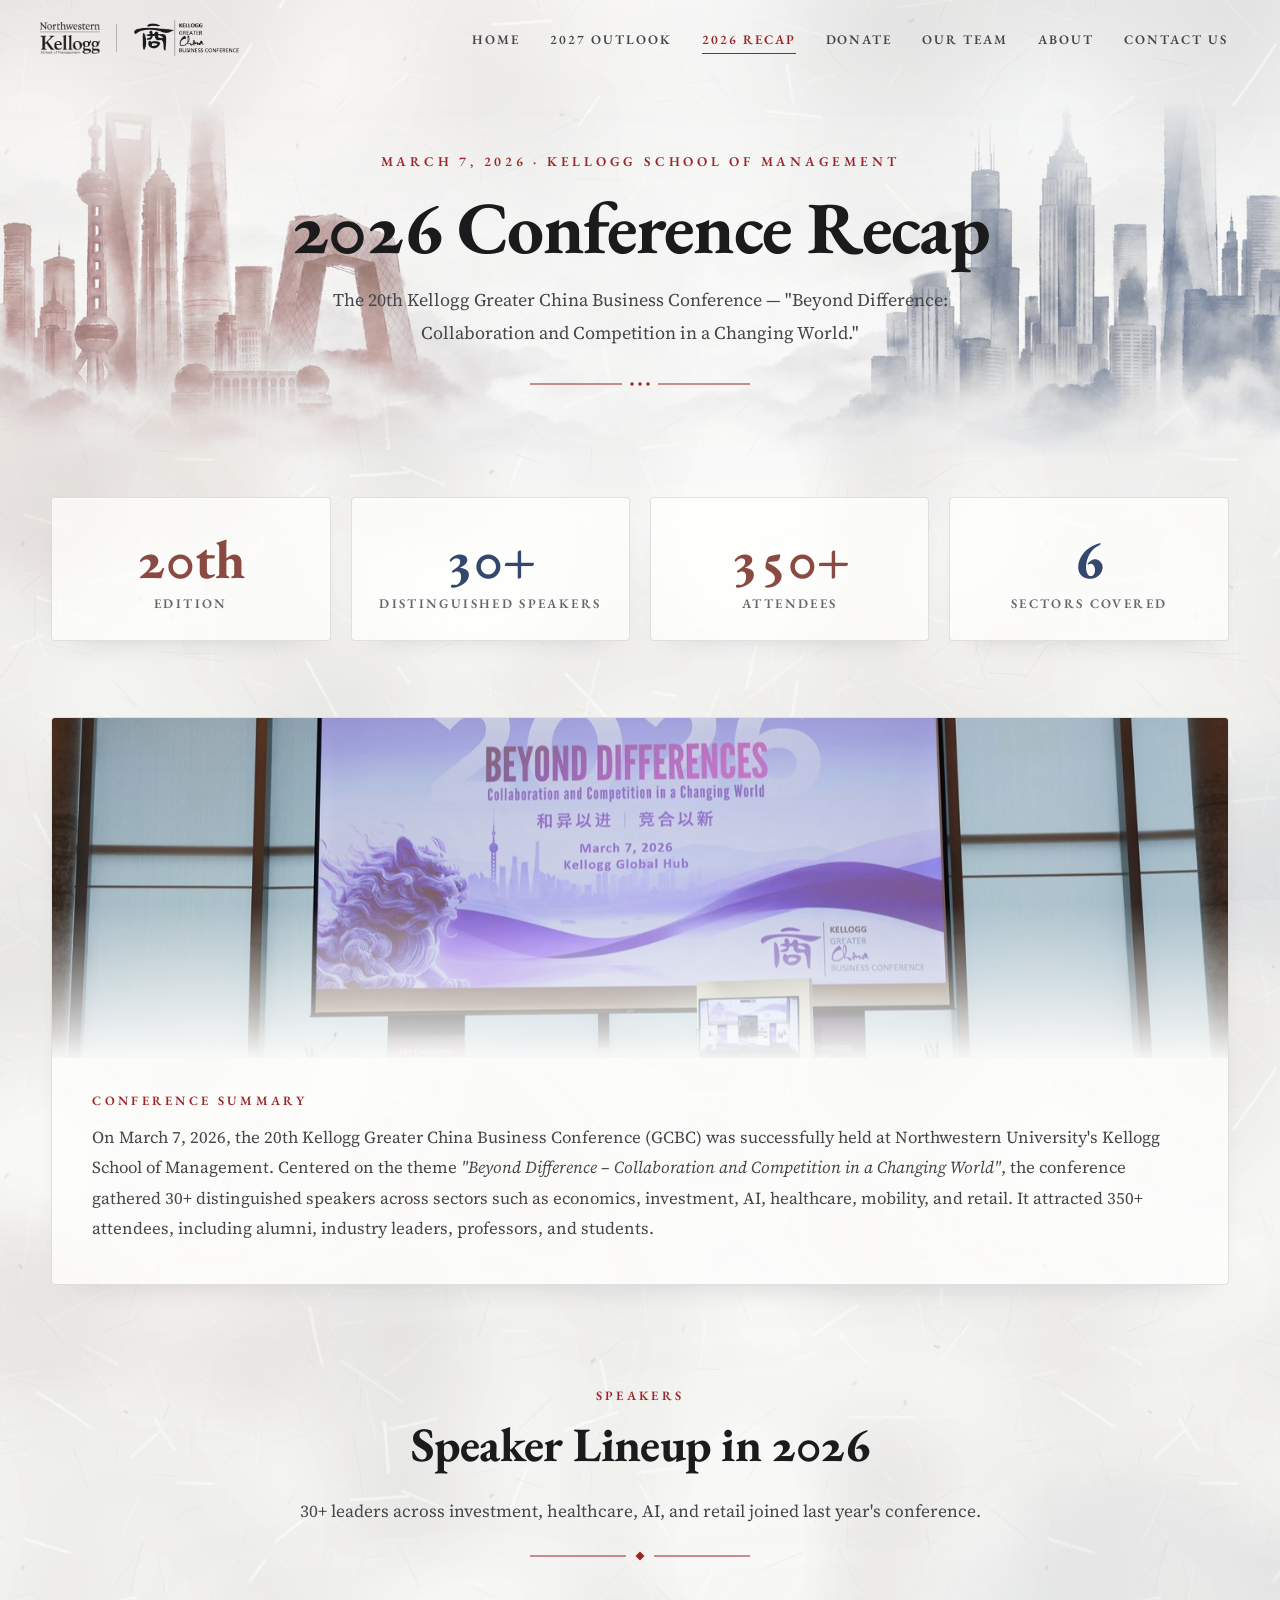
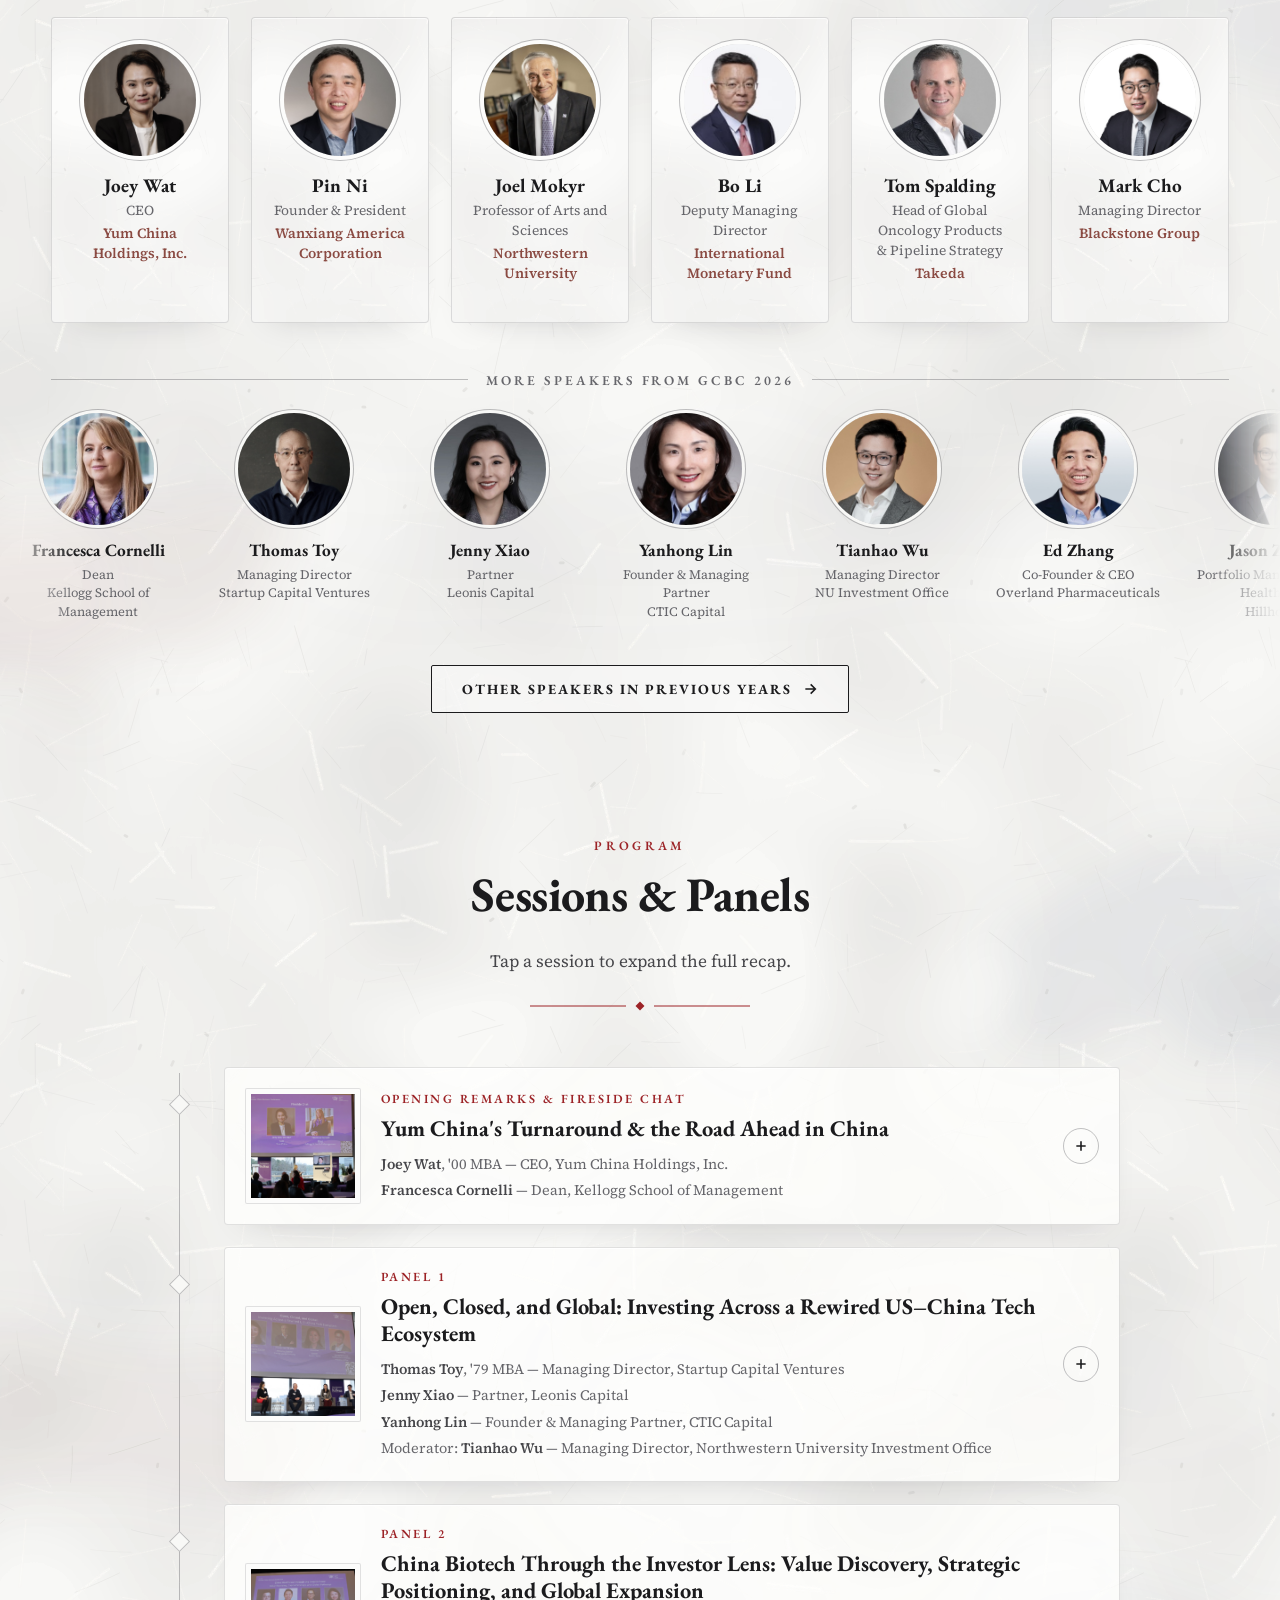
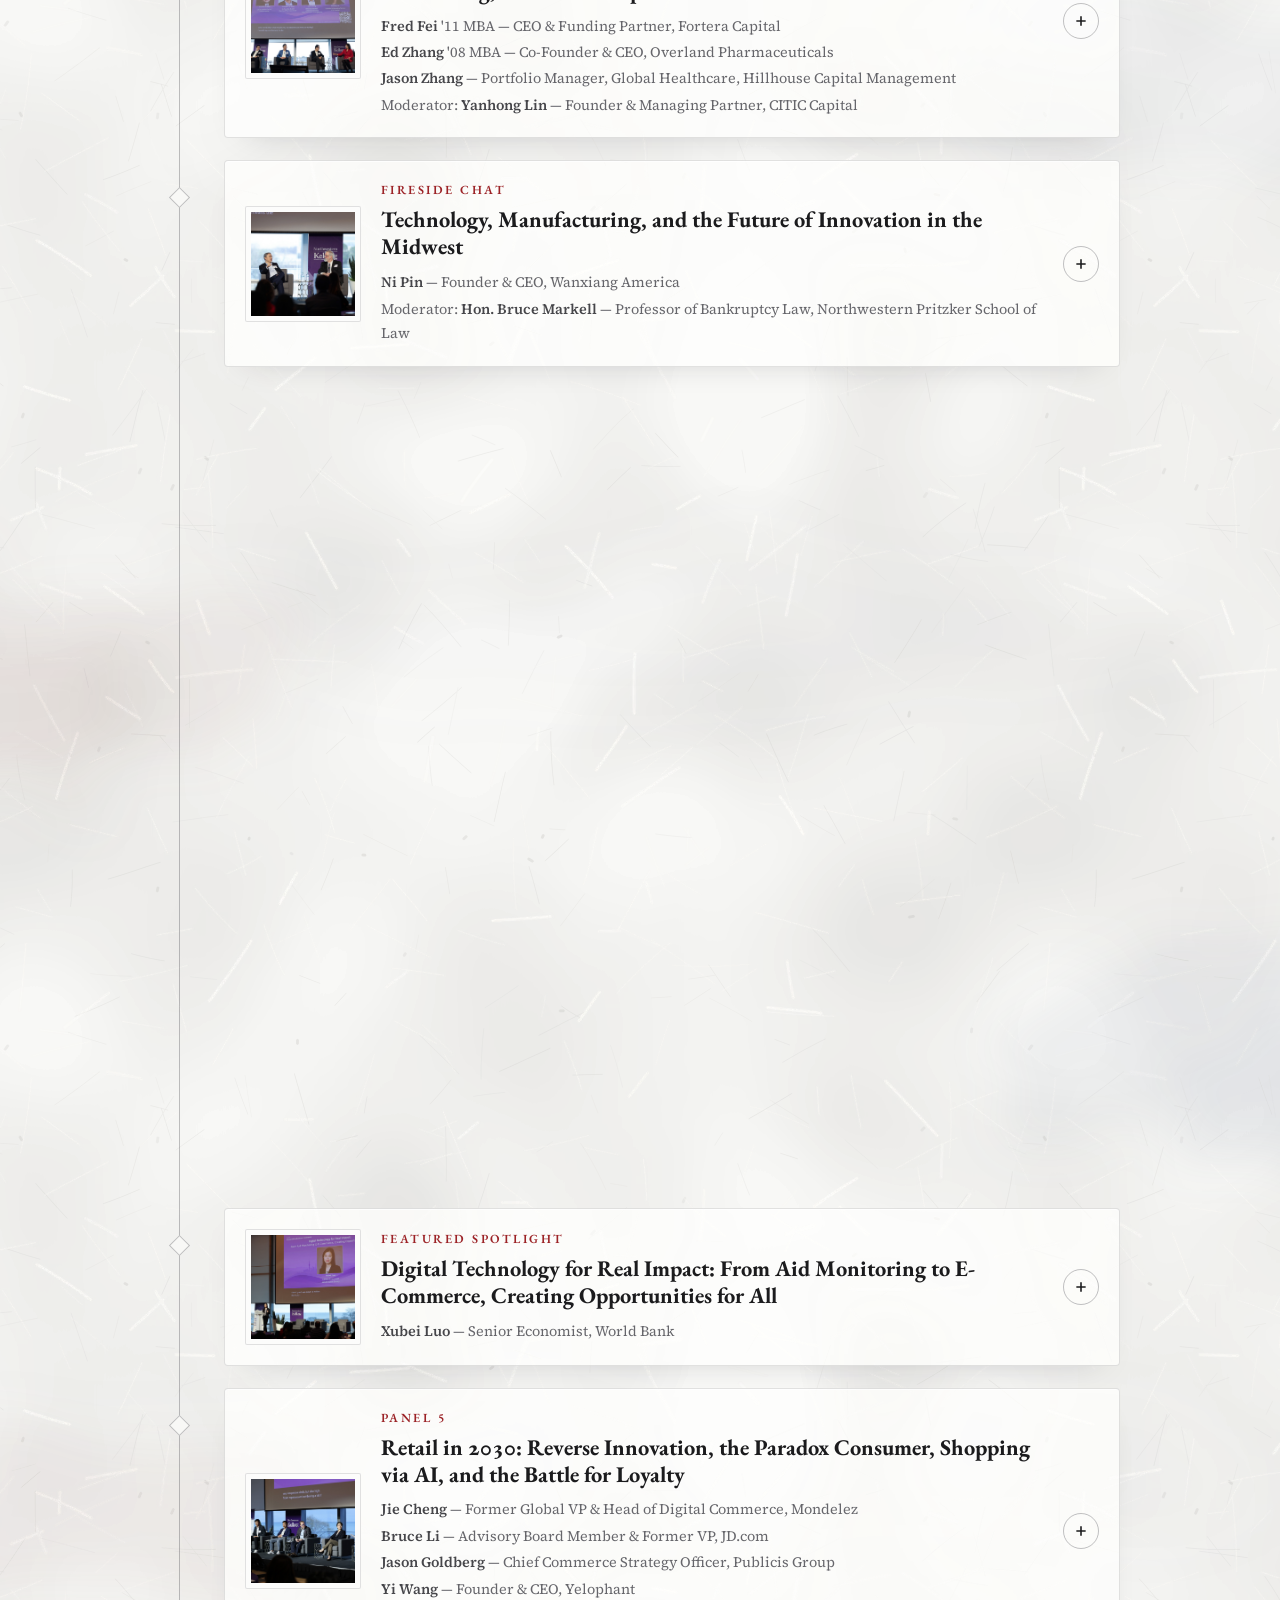
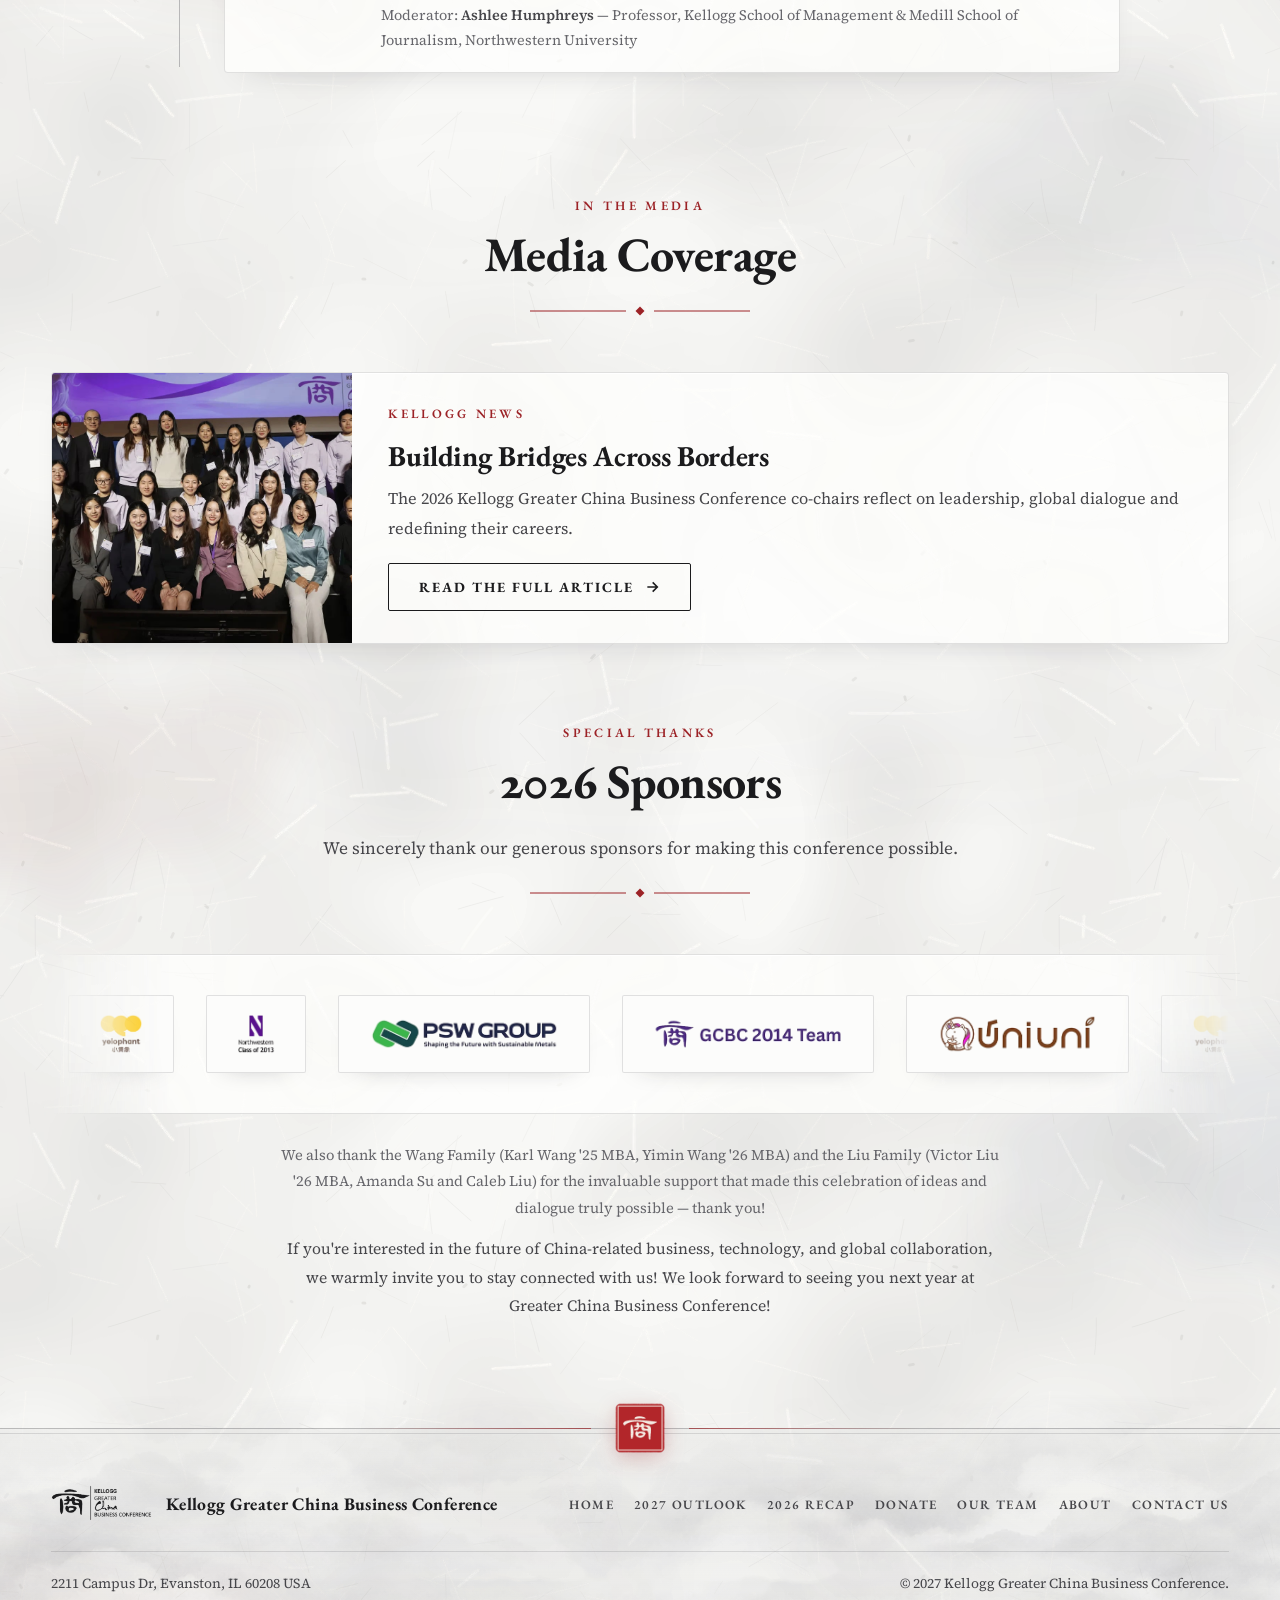
==== commit b5af7f3a: "Update Donate page to the 2027 packages; redesign back-to-top hover - Donate: individual (Ambassador" ====
--- a/2026-recap.html
+++ b/2026-recap.html
@@ -10,7 +10,7 @@
 <link rel="icon" type="image/png" sizes="16x16" href="favicon-16.png">
 <link rel="icon" type="image/png" sizes="192x192" href="favicon-192.png">
 <link rel="apple-touch-icon" href="apple-touch-icon.png">
-<link rel="stylesheet" href="css/styles.css?v=34">
+<link rel="stylesheet" href="css/styles.css?v=41">
 </head>
 <body>
 
@@ -696,6 +696,6 @@
   </div>
 </footer>
 
-<script src="js/main.js?v=4"></script>
+<script src="js/main.js?v=5"></script>
 </body>
 </html>
--- a/css/styles.css
+++ b/css/styles.css
@@ -436,6 +436,78 @@
 .donate-table td.no{ color:var(--ink-3); }
 .donate-note{ display:block; font-size:.78rem; font-weight:400; color:var(--ink-3); margin-top:3px; }
 .donate-footnote{ padding:18px 24px; margin:0; font-size:.86rem; color:var(--ink-3); text-align:center; }
+.donate-footnote strong{ color:var(--ink); font-weight:600; }
+
+/* 2027 packages: panel intro, "why" cards, grouped benefit tables, value breakdown, contacts */
+.donate-intro{ text-align:center; max-width:720px; margin:0 auto 34px; }
+.donate-intro-title{ font-size:clamp(1.7rem,3.2vw,2.4rem); font-weight:700; color:var(--ink); margin:6px 0 10px; }
+.donate-intro p{ margin:0; color:var(--ink-2); font-size:1.06rem; }
+.donate-sub-title{ text-align:center; font-size:1.3rem; font-weight:700; letter-spacing:.05em; color:var(--ink); margin:0 0 20px; }
+.donate-sub-title--left{ text-align:left; margin:34px 0 14px; }
+.why-grid{ display:grid; grid-template-columns:repeat(3,1fr); gap:20px; margin-bottom:46px; }
+.why-card{ padding:24px 24px 26px; }
+.why-idx{ display:block; font-family:var(--font-display); font-weight:600; font-size:.86rem; letter-spacing:.24em; color:var(--crimson); }
+.why-card h4{ font-size:1.14rem; line-height:1.3; margin:8px 0 8px; color:var(--ink); }
+.why-card p{ margin:0; color:var(--ink-2); font-size:.94rem; }
+
+.donate-table--text{ min-width:760px; }
+.donate-table--wide{ min-width:840px; }
+.donate-table--text, .donate-table--wide{ table-layout:fixed; }
+.donate-table--text thead th:first-child, .donate-table--wide thead th:first-child{ width:31%; }
+.donate-table--text thead th:not(:first-child), .donate-table--wide thead th:not(:first-child){ vertical-align:top; padding-top:18px; }
+.donate-table thead th span:not(.tier-limit){ color:var(--ink-2); font-weight:600; font-size:.88rem; }
+.donate-table thead th span.tier-limit{ color:var(--crimson); font-size:.72rem; font-weight:600; letter-spacing:.1em; text-transform:uppercase; margin-top:3px; }
+.donate-table tbody td.txt{ font-size:.88rem; line-height:1.45; color:var(--ink); }
+.donate-table tbody tr.group-row td{
+  padding:10px 20px; background:rgba(138,74,66,.04); border-bottom:1px solid var(--hair); text-align:left;
+  font-family:var(--font-display); font-weight:700; font-size:.8rem; letter-spacing:.2em; text-transform:uppercase; color:var(--crimson);
+}
+.donate-table tbody tr.group-row:hover td{ background:rgba(138,74,66,.04); }
+.donate-table tbody tr.group-row td span{ display:inline-block; }
+.donate-table tbody tr.total-row td{ background:rgba(156,35,39,.055); border-top:1px solid var(--hair-2); font-family:var(--font-display); font-weight:700; font-size:1.08rem; color:var(--crimson); }
+.donate-table tbody tr.total-row:hover td{ background:rgba(156,35,39,.08); }
+.donate-table tbody tr.total-row td:first-child{ color:var(--ink); font-size:1rem; }
+.donate-table tbody tr.total-row small{ display:block; font-family:var(--font-body); font-weight:500; font-size:.74rem; color:var(--ink-3); margin-top:2px; }
+.donate-note a{ color:var(--crimson); border-bottom:1px solid rgba(156,35,39,.35); }
+.donate-note a:hover{ border-bottom-color:var(--crimson); }
+
+.value-details{ margin-top:26px; scroll-margin-top:calc(var(--nav-h) + 16px); }
+.value-details:hover{ transform:none; }
+.value-details summary{ list-style:none; display:flex; align-items:center; justify-content:space-between; gap:20px; padding:22px 26px; cursor:pointer; }
+.value-details summary::-webkit-details-marker{ display:none; }
+.value-sum-title{ display:block; font-family:var(--font-display); font-weight:700; font-size:1.3rem; color:var(--ink); }
+.value-sum-sub{ display:block; color:var(--ink-3); font-size:.92rem; margin-top:4px; }
+.value-sum-icon{ position:relative; flex:none; width:34px; height:34px; border:1px solid var(--crimson); border-radius:2px; transition:background-color .3s var(--ease); }
+.value-sum-icon::before, .value-sum-icon::after{ content:''; position:absolute; left:50%; top:50%; width:14px; height:1.5px; background:var(--crimson); translate:-50% -50%; transition:rotate .35s var(--ease), background-color .3s var(--ease); }
+.value-sum-icon::after{ rotate:90deg; }
+.value-details[open] .value-sum-icon::after{ rotate:0deg; }
+.value-details summary:hover .value-sum-icon, .value-details summary:focus-visible .value-sum-icon{ background:var(--crimson); }
+.value-details summary:hover .value-sum-icon::before, .value-details summary:hover .value-sum-icon::after,
+.value-details summary:focus-visible .value-sum-icon::before, .value-details summary:focus-visible .value-sum-icon::after{ background:#f9f7f5; }
+.value-details summary:focus-visible{ outline:none; }
+.value-body{ padding:4px 26px 28px; border-top:1px solid var(--hair); animation:valueIn .5s var(--ease); }
+@keyframes valueIn{ from{ opacity:0; transform:translateY(-8px); } to{ opacity:1; transform:none; } }
+.value-grid{ display:grid; grid-template-columns:repeat(3,1fr); gap:18px; margin-top:24px; }
+.value-card{ padding:22px; border:1px solid var(--hair); border-radius:2px; background:rgba(255,255,255,.5); }
+.value-card--lead{ background:rgba(138,74,66,.07); border-left:3px solid var(--crimson); }
+.value-card-label{ font-family:var(--font-display); font-weight:700; font-size:.78rem; letter-spacing:.2em; text-transform:uppercase; color:var(--crimson); }
+.value-card-figure{ font-family:var(--font-display); font-weight:700; font-size:2rem; line-height:1.15; color:var(--ink); margin:8px 0; }
+.value-card-figure--text{ font-size:1.5rem; line-height:1.2; }
+.value-card p{ margin:0; color:var(--ink-2); font-size:.94rem; }
+.value-list{ list-style:none; margin:14px 0 0; padding:0; }
+.value-list li{ display:flex; justify-content:space-between; gap:14px; padding:10px 0; border-top:1px solid var(--hair); font-size:.9rem; color:var(--ink-2); }
+.value-list li b{ color:var(--ink); font-weight:600; white-space:nowrap; }
+.value-speakers-label{ margin:14px 0 4px; font-size:.74rem; font-weight:600; letter-spacing:.14em; text-transform:uppercase; color:var(--ink-3); }
+.value-speakers{ list-style:none; margin:0; padding:0; }
+.value-speakers li{ padding:6px 0; }
+.value-speakers b{ display:block; color:var(--ink); font-weight:600; }
+.value-speakers span{ color:var(--ink-3); font-size:.85rem; }
+.value-fine{ margin:10px 0 0 !important; font-size:.78rem !important; color:var(--ink-3) !important; }
+.donate-table--value{ min-width:660px; }
+.donate-table--value thead th{ white-space:normal; font-size:.98rem; }
+.donate-table--value tbody td:first-child{ font-weight:600; }
+.donate-table--value tbody td.sum{ color:var(--crimson); font-weight:700; }
+.value-method{ margin:18px 0 0; font-size:.78rem; line-height:1.65; color:var(--ink-3); }
 .donor-type-toggle{ display:flex; gap:10px; }
 .donor-type-btn{
   flex:1; padding:12px; border-radius:2px; border:1px solid var(--hair-2); background:rgba(255,255,255,.4);
@@ -774,11 +846,18 @@
   background:var(--seal); display:flex; align-items:center; justify-content:center; cursor:pointer;
   box-shadow:inset 0 0 0 2px var(--seal), inset 0 0 0 3px rgba(248,236,226,.5), 0 12px 24px -10px rgba(156,35,39,.6);
   opacity:0; pointer-events:none; transform:translateY(16px) scale(.8);
-  transition:opacity .35s var(--ease), transform .35s var(--ease), background .3s;
+  transition:opacity .35s var(--ease), transform .35s var(--ease), background-color .3s var(--ease), box-shadow .3s var(--ease);
 }
 .back-to-top.show{ opacity:1; pointer-events:auto; transform:translateY(0) scale(1); }
-.back-to-top svg{ width:19px; height:19px; color:#f9f6f4; }
-.back-to-top:hover{ transform:translateY(-4px) scale(1.05); background:var(--ink); }
+.back-to-top svg{ width:19px; height:19px; color:#f9f6f4; transition:color .3s var(--ease), transform .35s var(--ease); }
+/* hover: the red seal turns into its reverse, a paper-white stamp with a red double frame and a red arrow */
+.back-to-top:hover, .back-to-top:focus-visible{
+  transform:translateY(-4px); background-color:var(--card-solid); outline:none;
+  box-shadow:inset 0 0 0 1.5px var(--seal), inset 0 0 0 4px var(--card-solid), inset 0 0 0 5px rgba(178,38,42,.38),
+             0 14px 26px -12px rgba(156,35,39,.5);
+}
+.back-to-top:hover svg, .back-to-top:focus-visible svg{ color:var(--seal); transform:translateY(-2px); }
+.back-to-top:active{ transform:translateY(-1px) scale(.97); }
 
 /* ============================================================ PAGE HERO === */
 .page-hero{ position:relative; z-index:1; padding:calc(var(--nav-h) + 76px) 0 70px; text-align:center; overflow:hidden; }
@@ -887,3 +966,28 @@
 @media (prefers-reduced-motion:reduce){
   *{ animation-duration:.01ms !important; animation-iteration-count:1 !important; transition-duration:.01ms !important; scroll-behavior:auto !important; }
 }
+
+/* donate tables on narrow screens: the benefit names stay pinned while the tiers scroll sideways */
+@media (max-width:980px){
+  .why-grid, .value-grid{ grid-template-columns:1fr; }
+  .why-grid{ gap:14px; margin-bottom:34px; }
+}
+@media (max-width:720px){
+  .donate-table--text, .donate-table--wide{ min-width:700px; }
+  .donate-table--text thead th:first-child, .donate-table--wide thead th:first-child{ width:132px; }
+  .donate-table tbody td:first-child{ font-size:.86rem; line-height:1.35; }
+  .donate-table .donate-note{ font-size:.72rem; line-height:1.35; }
+  .donate-table--text tbody td.txt, .donate-table--wide tbody td.txt{ font-size:.82rem; }
+  .donate-table th, .donate-table td{ padding:14px 12px; }
+  .donate-table thead th:first-child, .donate-table tbody td:first-child{
+    position:sticky; left:0; z-index:1; min-width:132px; max-width:132px; background:#fcfcfb; box-shadow:1px 0 0 var(--hair);
+  }
+  .donate-table thead th:first-child{ z-index:2; background:#f4f0ee; }
+  .donate-table tbody tr:hover td:first-child{ background:#f8f4f2; }
+  .donate-table tbody tr.group-row td:first-child{ position:static; min-width:0; max-width:none; background:rgba(138,74,66,.04); box-shadow:none; padding:10px 12px; }
+  .donate-table tbody tr.group-row td span{ position:sticky; left:12px; }
+  .donate-table tbody tr.total-row td:first-child{ background:#f7ecea; }
+  .donate-table--value tbody td:first-child{ min-width:120px; max-width:120px; }
+  .value-details summary{ padding:18px; }
+  .value-body{ padding:2px 18px 22px; }
+}
